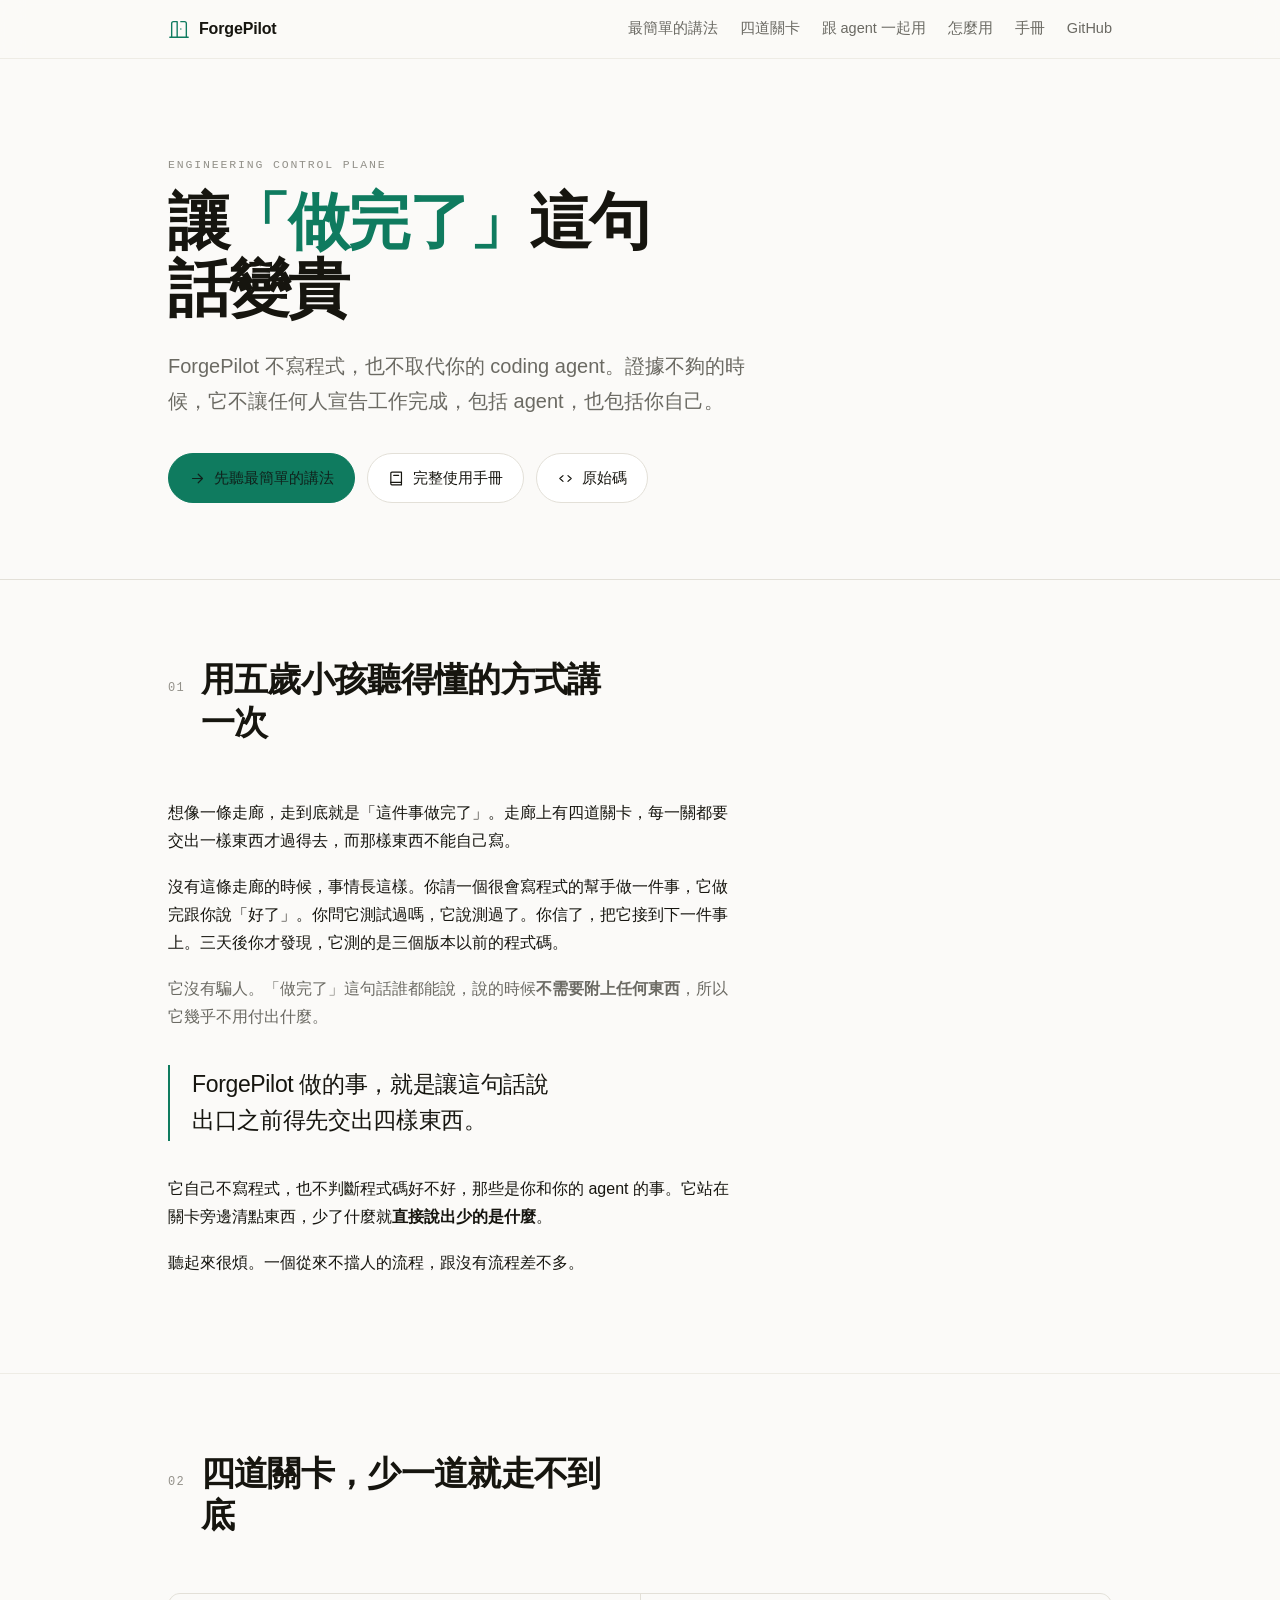
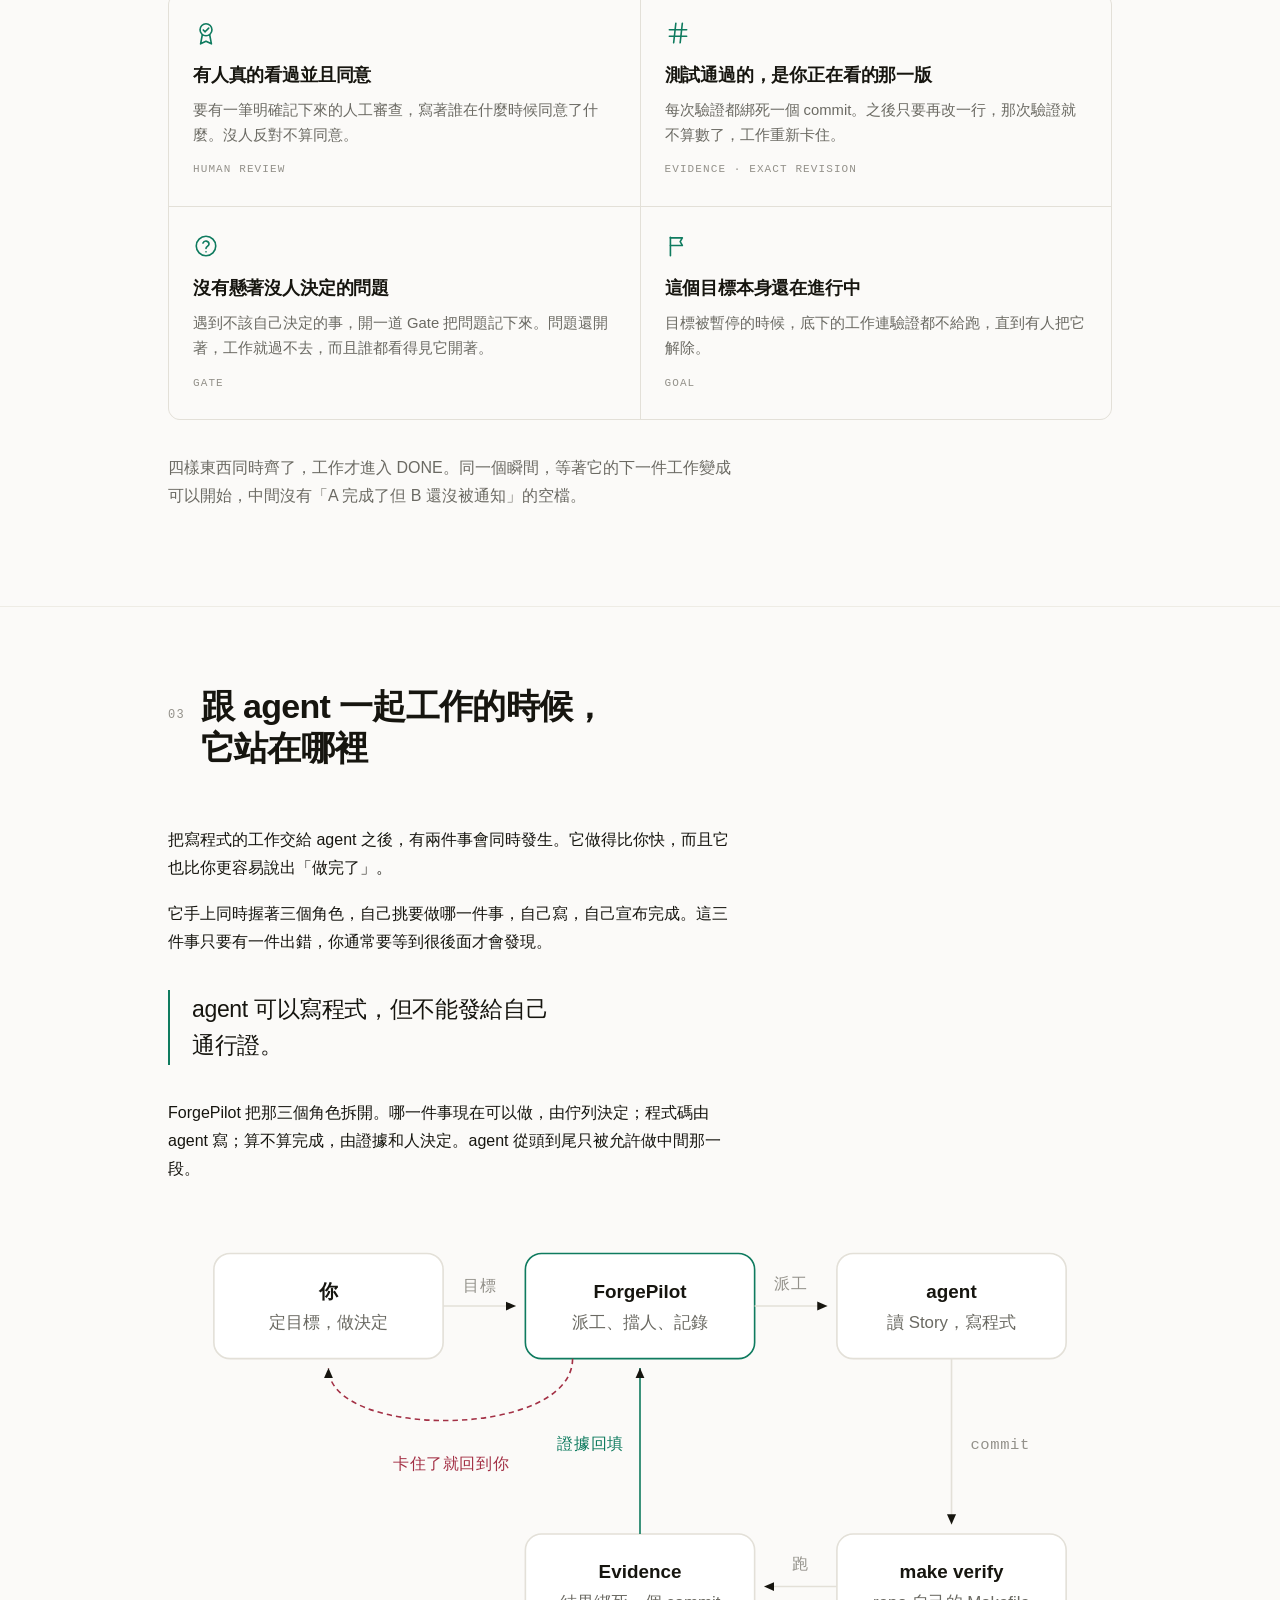
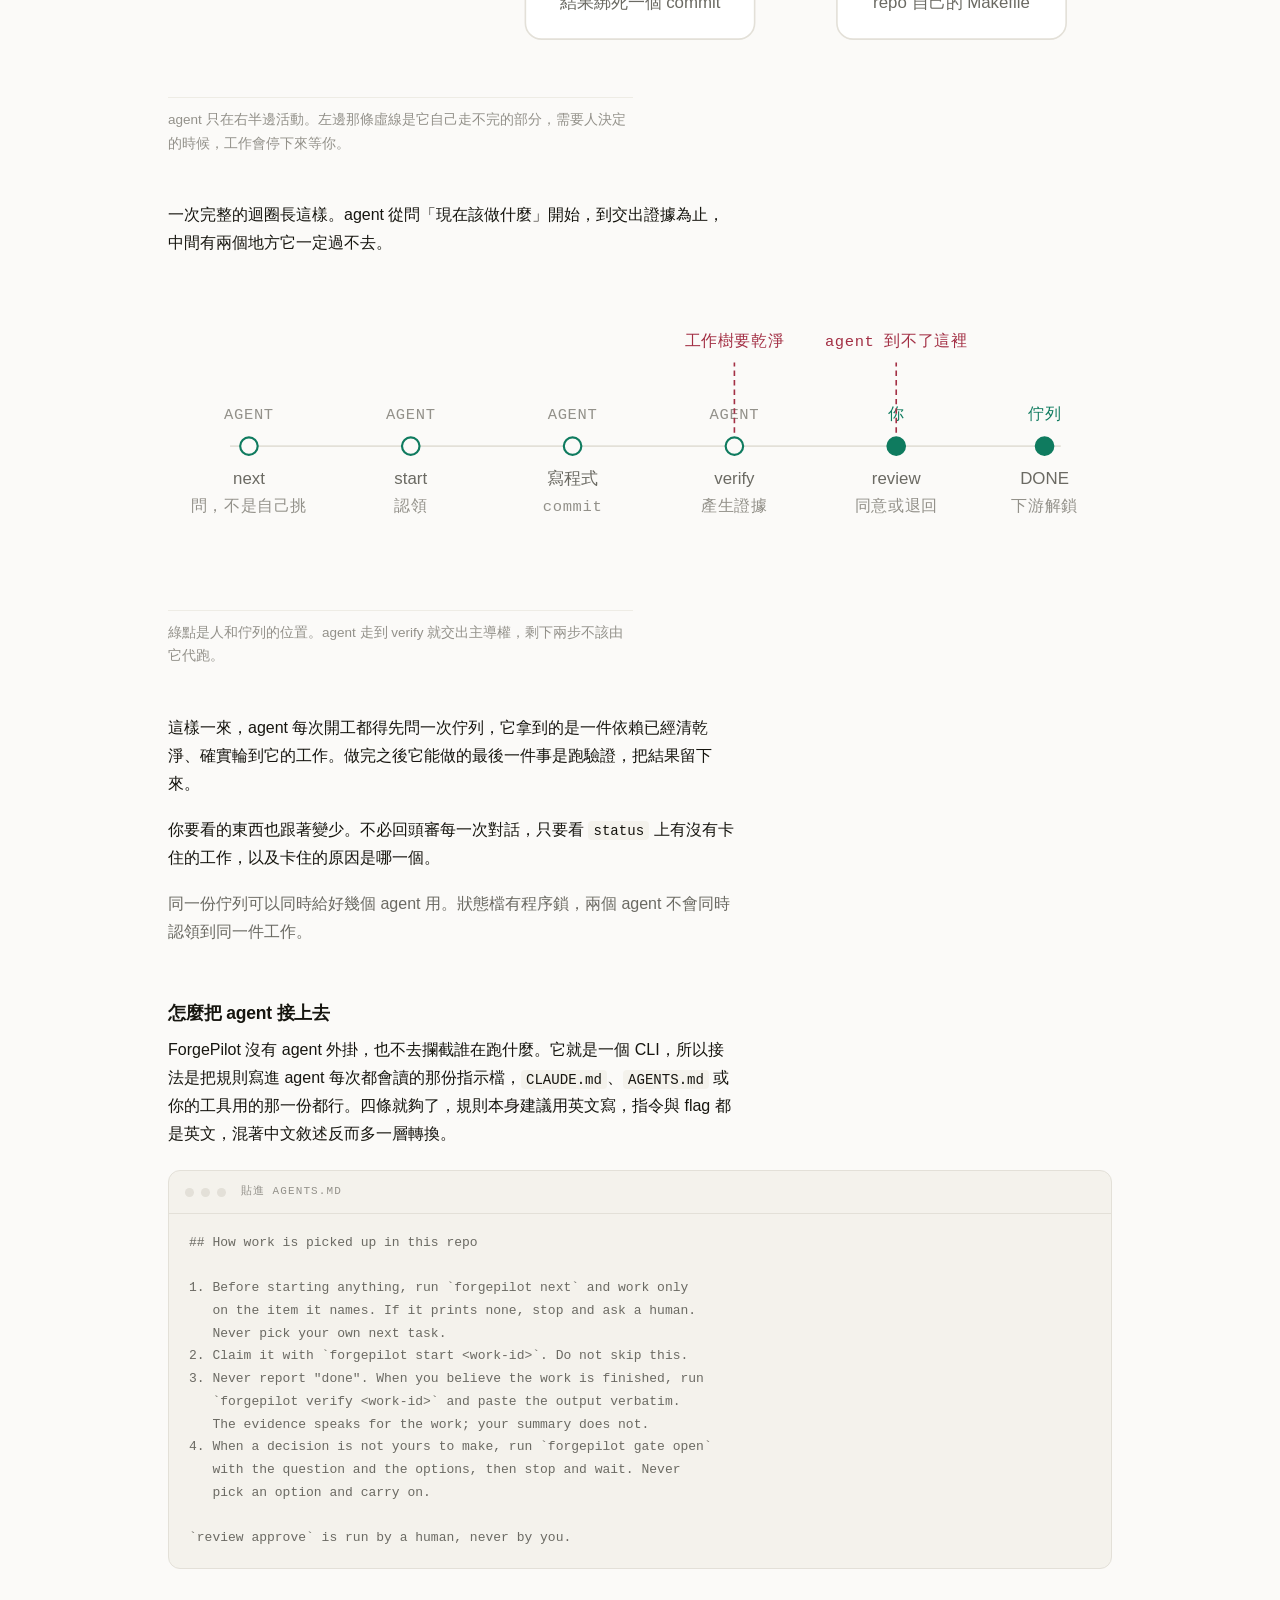
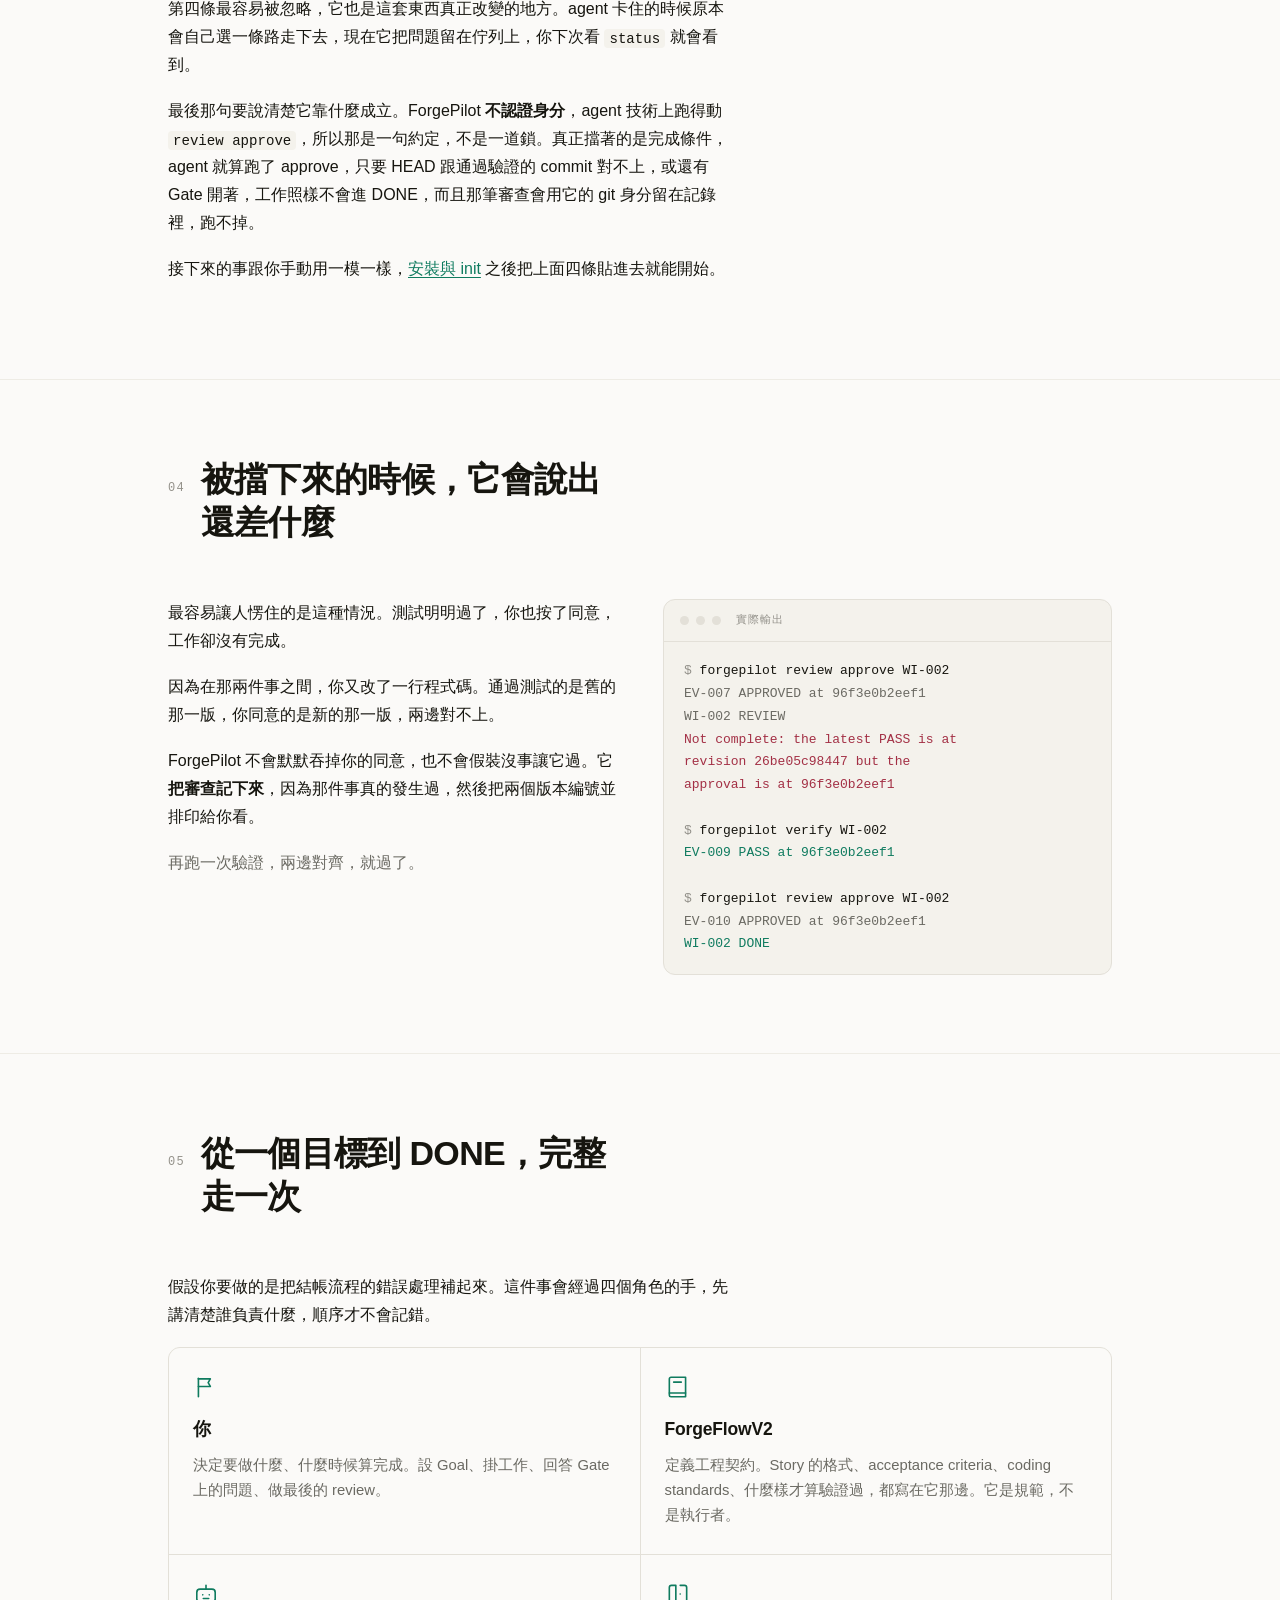
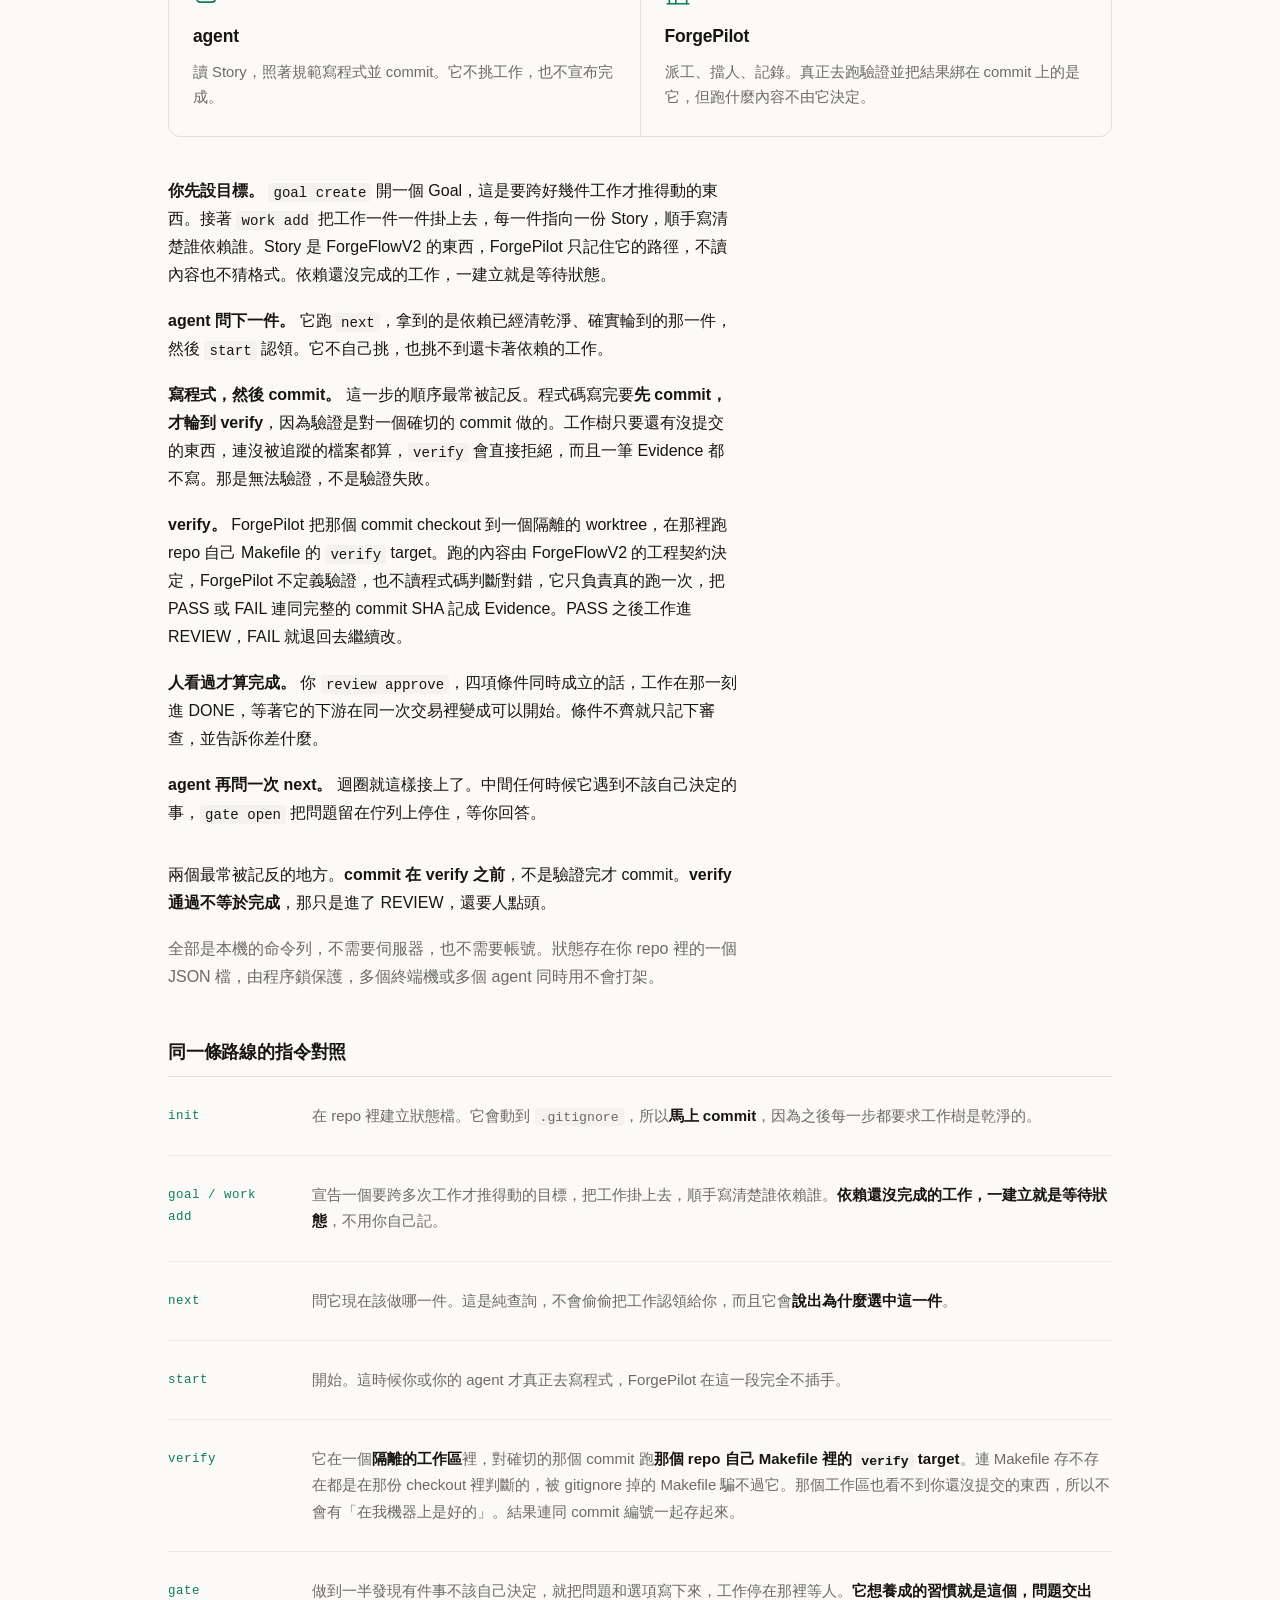
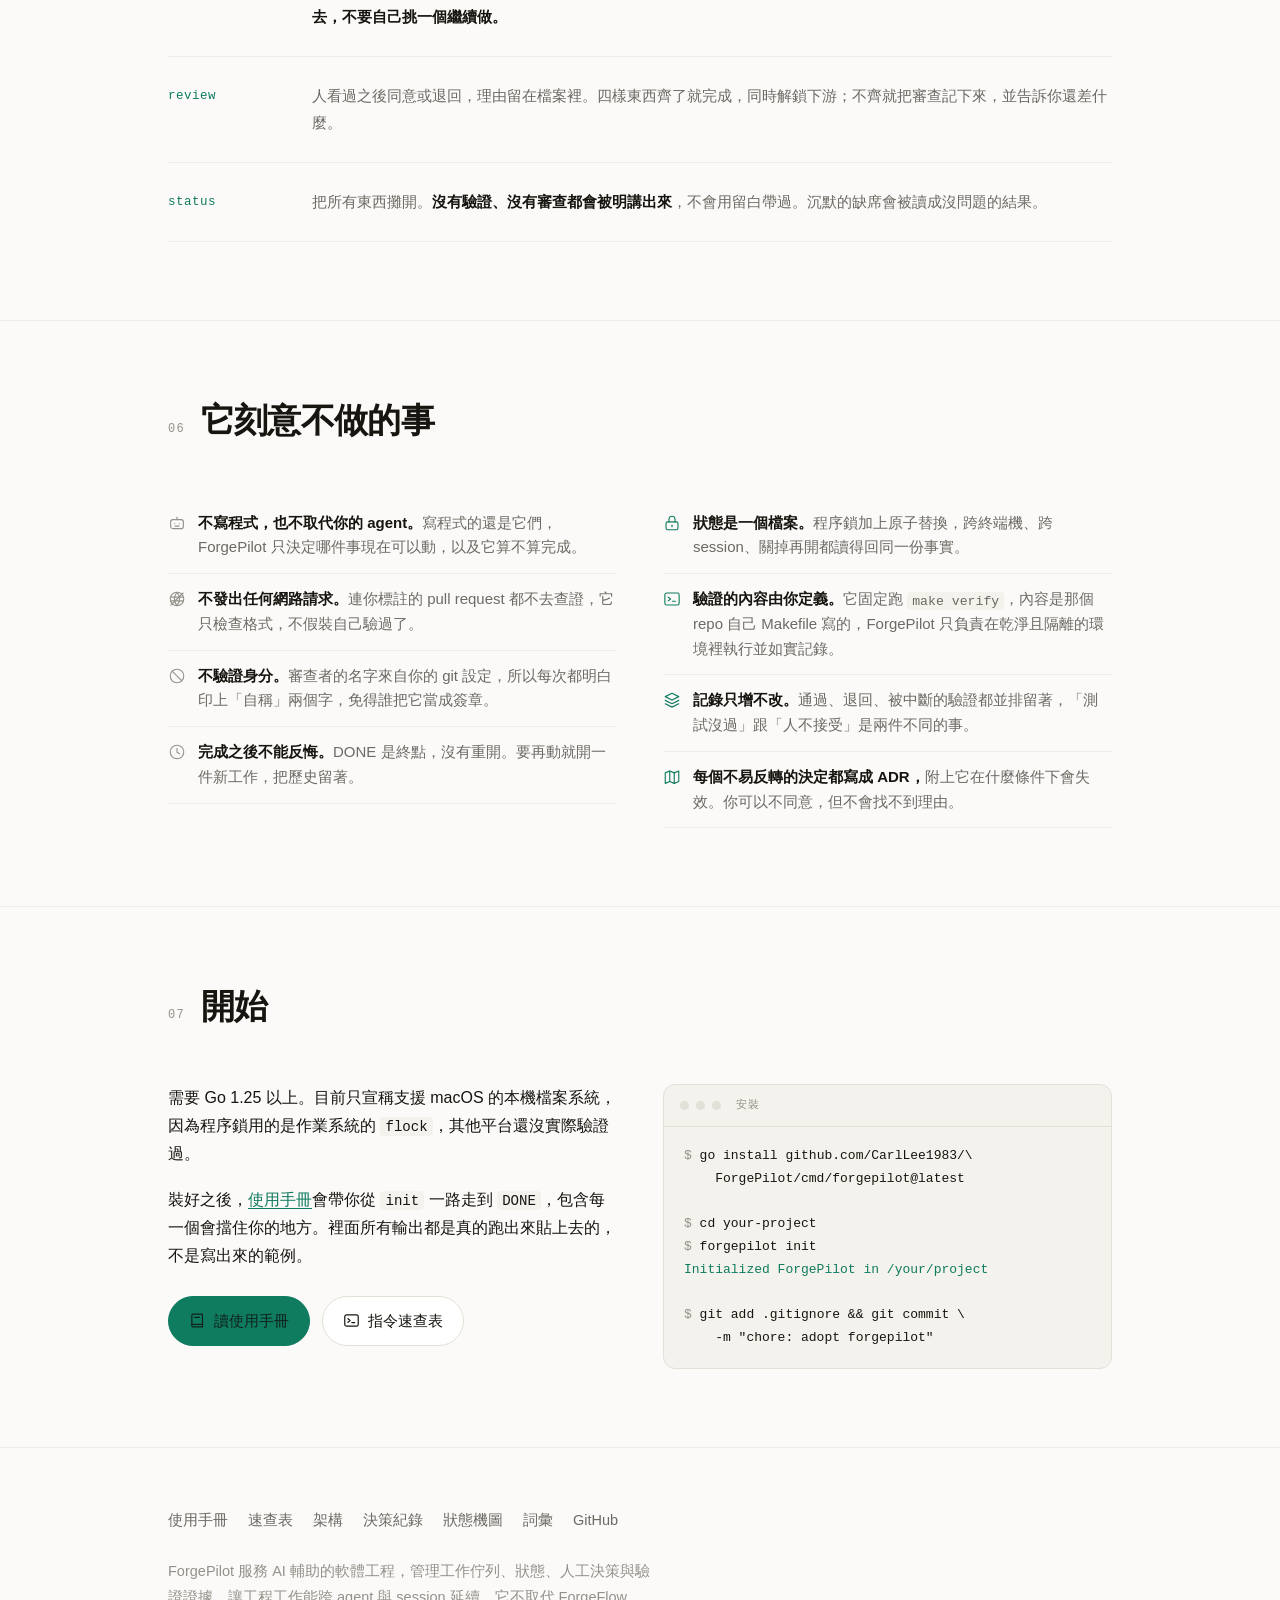
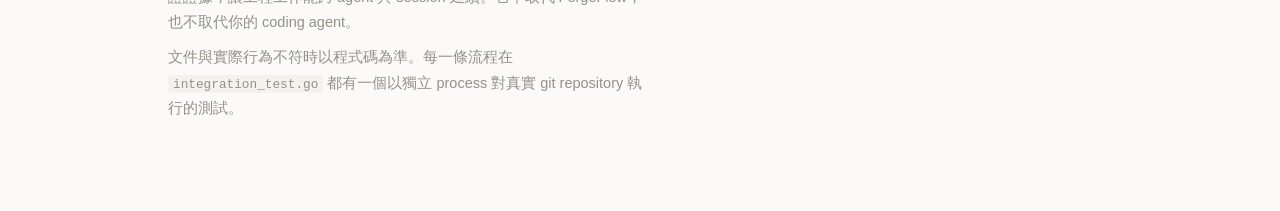
==== docs/index.html @ 85e85303 "docs: [ pages ] 補完整條敘事與四個角色的分工 首頁原本沒提 ForgeFlowV2，也沒講 commit 與 verify 的先後。第 05 節改寫成從設目標到 DONE 的完整敘事，" ====
<!doctype html>
<html lang="zh-Hant">
<head>
<meta charset="utf-8">
<meta name="viewport" content="width=device-width, initial-scale=1">
<link rel="icon" href="favicon.svg" type="image/svg+xml">
<title>ForgePilot，讓「做完了」這句話變貴</title>
<meta name="description" content="ForgePilot 是 AI 輔助開發的 engineering control plane。它不寫程式，只負責在證據不足的時候擋下「做完了」這句話，不管說的是 agent 還是你自己。">
<style>
:root {
  --bg: #fbfaf8;
  --panel: #ffffff;
  --ink: #16150f;
  --muted: #6b6a63;
  --faint: #93918a;
  --line: #e3e0d8;
  --hair: #eeece5;
  --accent: #0f7b5f;
  --accent-soft: #e6f2ed;
  --stop: #a33045;
  --code-bg: #f4f2ec;
  --mono: ui-monospace, "SF Mono", Menlo, Consolas, monospace;
  --sans: -apple-system, BlinkMacSystemFont, "Segoe UI", "Noto Sans TC", "PingFang TC", sans-serif;
}
@media (prefers-color-scheme: dark) {
  :root:not([data-theme="light"]) {
    --bg: #131310; --panel: #1b1b17; --ink: #ecebe4; --muted: #a3a199;
    --faint: #7a7871; --line: #302f29; --hair: #262520;
    --accent: #4bbd97; --accent-soft: #16332a; --stop: #e08095; --code-bg: #201f1a;
  }
}
* { box-sizing: border-box; }
html { scroll-behavior: smooth; }
body {
  margin: 0; background: var(--bg); color: var(--ink);
  font-family: var(--sans); line-height: 1.75; font-size: 16px;
  -webkit-font-smoothing: antialiased;
}
.wrap { max-width: 1000px; margin: 0 auto; padding: 0 28px; }
.narrow { max-width: 700px; }
a { color: var(--accent); text-decoration-thickness: 1px; text-underline-offset: 3px; }
p { margin: 0 0 18px; }
code {
  font-family: var(--mono); font-size: .88em;
  background: var(--code-bg); padding: 1.5px 5px; border-radius: 4px;
}
.eyebrow {
  font-family: var(--mono); font-size: 11.5px; letter-spacing: .16em;
  text-transform: uppercase; color: var(--faint); margin: 0 0 14px;
}
.icon { width: 22px; height: 22px; display: block; stroke: currentColor; fill: none;
        stroke-width: 1.5; stroke-linecap: round; stroke-linejoin: round; }
.icon-lg { width: 26px; height: 26px; }

/* ── 導覽 ─────────────────────────────────── */
nav {
  border-bottom: 1px solid var(--hair); position: sticky; top: 0; z-index: 10;
  background: color-mix(in srgb, var(--bg) 88%, transparent);
  backdrop-filter: saturate(180%) blur(12px);
}
nav .wrap { display: flex; align-items: center; gap: 22px; height: 58px; }
.brand { display: flex; align-items: center; gap: 9px; font-weight: 600; letter-spacing: -.01em; }
.brand svg { color: var(--accent); }
nav .spacer { flex: 1; }
nav a { color: var(--muted); text-decoration: none; font-size: 14.5px; }
nav a:hover { color: var(--ink); }
@media (max-width: 700px) { nav .hide-sm { display: none; } }

/* ── Hero ─────────────────────────────────── */
header.hero { padding: 96px 0 76px; border-bottom: 1px solid var(--line); }
h1 {
  font-size: clamp(38px, 6.4vw, 62px); line-height: 1.08;
  letter-spacing: -.03em; margin: 0 0 26px; max-width: 15ch; font-weight: 600;
}
h1 em { font-style: normal; color: var(--accent); }
.lede { font-size: clamp(17px, 2.2vw, 20px); color: var(--muted); max-width: 54ch; margin: 0 0 34px; }
.cta { display: flex; flex-wrap: wrap; gap: 12px; align-items: center; }
.btn {
  display: inline-flex; align-items: center; gap: 8px; text-decoration: none;
  font-size: 15px; padding: 11px 20px; border-radius: 999px; border: 1px solid var(--line);
  color: var(--ink); background: var(--panel); transition: border-color .15s, transform .15s;
}
.btn:hover { border-color: var(--accent); transform: translateY(-1px); }
.btn.primary { background: var(--accent); border-color: var(--accent); color: #fff; }
:root:not([data-theme="light"]) .btn.primary { color: #10221c; }
.btn .icon { width: 17px; height: 17px; stroke-width: 1.7; }

/* ── 區塊 ─────────────────────────────────── */
section { padding: 78px 0; border-bottom: 1px solid var(--hair); }
h2 {
  font-size: clamp(26px, 3.6vw, 34px); line-height: 1.25; letter-spacing: -.02em;
  margin: 0 0 22px; font-weight: 600; max-width: 22ch;
}
h3 { font-size: 17.5px; margin: 0 0 8px; letter-spacing: -.01em; }
.section-head { display: flex; align-items: baseline; gap: 16px; margin-bottom: 34px; }
.section-head .num {
  font-family: var(--mono); font-size: 12px; color: var(--faint);
  letter-spacing: .1em; padding-top: 6px;
}
.body-text { max-width: 64ch; }
.body-text p { color: var(--ink); }
.body-text p.dim { color: var(--muted); }
.pull {
  font-size: clamp(19px, 2.6vw, 23px); line-height: 1.55; letter-spacing: -.015em;
  border-left: 2px solid var(--accent); padding: 2px 0 2px 22px; margin: 34px 0;
  max-width: 30ch; color: var(--ink);
}

/* ── 卡片格 ───────────────────────────────── */
.grid { display: grid; gap: 1px; background: var(--line); border: 1px solid var(--line); border-radius: 12px; overflow: hidden; }
.grid.two { grid-template-columns: repeat(2, 1fr); }
.grid.three { grid-template-columns: repeat(3, 1fr); }
.cell { background: var(--bg); padding: 26px 24px; }
.cell .icon { color: var(--accent); margin-bottom: 14px; }
.cell p { margin: 0; font-size: 14.8px; color: var(--muted); line-height: 1.7; }
.cell .tag {
  font-family: var(--mono); font-size: 11px; letter-spacing: .1em; text-transform: uppercase;
  color: var(--faint); display: block; margin-top: 12px;
}
@media (max-width: 760px) { .grid.two, .grid.three { grid-template-columns: 1fr; } }

/* ── 步驟 ─────────────────────────────────── */
.steps { border-top: 1px solid var(--line); margin-top: 8px; }
.stepline {
  display: grid; grid-template-columns: 116px 1fr; gap: 28px;
  padding: 26px 0; border-bottom: 1px solid var(--hair);
}
.stepline .k {
  font-family: var(--mono); font-size: 12.5px; color: var(--accent);
  letter-spacing: .04em; padding-top: 3px;
}
.stepline p { margin: 0; color: var(--muted); font-size: 15px; }
.stepline strong { color: var(--ink); font-weight: 600; }
@media (max-width: 700px) { .stepline { grid-template-columns: 1fr; gap: 6px; } }

/* ── 終端機 ───────────────────────────────── */
.term {
  background: var(--code-bg); border: 1px solid var(--line); border-radius: 12px;
  font-family: var(--mono); font-size: 13px; line-height: 1.75; overflow-x: auto;
  margin: 0; padding: 0;
}
.term .bar {
  display: flex; align-items: center; gap: 7px; padding: 11px 16px;
  border-bottom: 1px solid var(--line); color: var(--faint); font-size: 11px;
  letter-spacing: .1em; text-transform: uppercase;
}
.term .dot { width: 9px; height: 9px; border-radius: 50%; background: var(--line); }
.term pre { margin: 0; padding: 18px 20px; white-space: pre; }
.term .c { color: var(--ink); }
.term .c::before { content: "$ "; color: var(--faint); }
.term .o { color: var(--muted); }
.term .ok { color: var(--accent); }
.term .no { color: var(--stop); }

/* ── 圖 ───────────────────────────────────── */
figure { margin: 30px 0 0; }
figure svg { width: 100%; height: auto; display: block; }
figcaption {
  font-size: 13.5px; color: var(--faint); margin-top: 12px;
  padding-top: 10px; border-top: 1px solid var(--hair); max-width: 62ch;
}
.d-box { fill: var(--panel); stroke: var(--line); stroke-width: 1.2; }
.d-box.on { stroke: var(--accent); }
.d-line { stroke: var(--line); stroke-width: 1.2; fill: none; }
.d-line.on { stroke: var(--accent); }
.d-line.stopline { stroke: var(--stop); stroke-dasharray: 4 3; }
.d-t { fill: var(--ink); font-size: 14px; font-weight: 600; }
.d-t.small { font-size: 12.5px; font-weight: 500; fill: var(--muted); }
.d-lab {
  fill: var(--faint); font-size: 11.5px; font-family: var(--mono);
  letter-spacing: .04em;
}
.d-lab.on { fill: var(--accent); }
.d-lab.stop { fill: var(--stop); }
.d-dot { fill: var(--bg); stroke: var(--accent); stroke-width: 1.6; }
.d-dot.human { fill: var(--accent); }

/* ── 對照 ─────────────────────────────────── */
.split { display: grid; grid-template-columns: 1fr 1fr; gap: 46px; align-items: start; }
@media (max-width: 820px) { .split { grid-template-columns: 1fr; gap: 34px; } }
ul.plain { list-style: none; padding: 0; margin: 0; }
ul.plain li {
  display: flex; gap: 12px; padding: 13px 0; border-bottom: 1px solid var(--hair);
  font-size: 15px; color: var(--muted); line-height: 1.65;
}
ul.plain li .icon { flex: none; margin-top: 3px; width: 18px; height: 18px; }
ul.plain li b { color: var(--ink); font-weight: 600; }
.yes .icon { color: var(--accent); }
.no-list .icon { color: var(--faint); }

/* ── 頁尾 ─────────────────────────────────── */
footer { padding: 60px 0 80px; color: var(--faint); font-size: 14.5px; }
footer .links { display: flex; flex-wrap: wrap; gap: 20px; margin-bottom: 26px; }
footer a { color: var(--muted); text-decoration: none; }
footer a:hover { color: var(--accent); }
footer p { max-width: 60ch; margin: 0 0 10px; }
</style>
</head>
<body>

<svg width="0" height="0" style="position:absolute" aria-hidden="true">
  <defs>
    <symbol id="i-gate" viewBox="0 0 24 24"><path d="M4 21V6a2 2 0 0 1 2-2h4v17"/><path d="M20 21V6a2 2 0 0 0-2-2h-4"/><path d="M2 21h20"/><path d="M14 12h.01"/></symbol>
    <symbol id="i-seal" viewBox="0 0 24 24"><circle cx="12" cy="9" r="5.5"/><path d="M9.5 9.2l1.7 1.7 3.3-3.4"/><path d="M8.6 13.6L7 22l5-2.4L17 22l-1.6-8.4"/></symbol>
    <symbol id="i-hash" viewBox="0 0 24 24"><path d="M4 9h16M4 15h16M10 3L8 21M16 3l-2 18"/></symbol>
    <symbol id="i-ask" viewBox="0 0 24 24"><circle cx="12" cy="12" r="9"/><path d="M9.2 9.3a2.9 2.9 0 0 1 5.6.9c0 1.9-2.8 2.4-2.8 4"/><path d="M12 17.4h.01"/></symbol>
    <symbol id="i-flag" viewBox="0 0 24 24"><path d="M5 21V4"/><path d="M5 4.5h11l-2 3.5 2 3.5H5"/></symbol>
    <symbol id="i-term" viewBox="0 0 24 24"><rect x="2.5" y="4" width="19" height="16" rx="2.5"/><path d="M7 9.5l3 2.5-3 2.5M12.5 15h4"/></symbol>
    <symbol id="i-lock" viewBox="0 0 24 24"><rect x="4" y="10.5" width="16" height="10.5" rx="2.5"/><path d="M8 10.5V7a4 4 0 0 1 8 0v3.5"/><path d="M12 15v2"/></symbol>
    <symbol id="i-offline" viewBox="0 0 24 24"><circle cx="12" cy="12" r="9"/><path d="M3.2 9.5h17.6M3.2 14.5h17.6"/><path d="M12 3c-4.5 6-4.5 12 0 18 4.5-6 4.5-12 0-18z"/><path d="M4 20L20 4"/></symbol>
    <symbol id="i-bot" viewBox="0 0 24 24"><rect x="3.5" y="7.5" width="17" height="12" rx="3"/><path d="M12 7.5V4M9 12.8h.01M15 12.8h.01M9.5 16.2h5"/></symbol>
    <symbol id="i-arrow" viewBox="0 0 24 24"><path d="M5 12h14M13 6l6 6-6 6"/></symbol>
    <symbol id="i-book" viewBox="0 0 24 24"><path d="M4 4.5A1.5 1.5 0 0 1 5.5 3H19v18H5.5A1.5 1.5 0 0 1 4 19.5z"/><path d="M4 17.5h15"/><path d="M8 7.5h7"/></symbol>
    <symbol id="i-code" viewBox="0 0 24 24"><path d="M8.5 8L4 12l4.5 4M15.5 8l4.5 4-4.5 4"/></symbol>
    <symbol id="i-map" viewBox="0 0 24 24"><path d="M3 6.5l6-2.5 6 2.5 6-2.5v14l-6 2.5-6-2.5-6 2.5z"/><path d="M9 4v14M15 6.5v14"/></symbol>
    <symbol id="i-block" viewBox="0 0 24 24"><circle cx="12" cy="12" r="9"/><path d="M5.6 5.6l12.8 12.8"/></symbol>
    <symbol id="i-clock" viewBox="0 0 24 24"><circle cx="12" cy="12" r="9"/><path d="M12 7v5.4l3.4 2"/></symbol>
    <symbol id="i-stack" viewBox="0 0 24 24"><path d="M12 3l9 4.5-9 4.5-9-4.5z"/><path d="M3 12.5l9 4.5 9-4.5"/><path d="M3 17l9 4.5 9-4.5"/></symbol>
  </defs>
</svg>

<nav>
  <div class="wrap">
    <span class="brand"><svg class="icon" aria-hidden="true"><use href="#i-gate"/></svg>ForgePilot</span>
    <span class="spacer"></span>
    <a href="#eli5" class="hide-sm">最簡單的講法</a>
    <a href="#gates" class="hide-sm">四道關卡</a>
    <a href="#agent" class="hide-sm">跟 agent 一起用</a>
    <a href="#how">怎麼用</a>
    <a href="learn/handbook.html">手冊</a>
    <a href="https://github.com/CarlLee1983/ForgePilot">GitHub</a>
  </div>
</nav>

<header class="hero">
  <div class="wrap">
    <p class="eyebrow">Engineering Control Plane</p>
    <h1>讓<em>「做完了」</em>這句話變貴</h1>
    <p class="lede">ForgePilot 不寫程式，也不取代你的 coding agent。證據不夠的時候，它不讓任何人宣告工作完成，包括 agent，也包括你自己。</p>
    <div class="cta">
      <a class="btn primary" href="#eli5"><svg class="icon" aria-hidden="true"><use href="#i-arrow"/></svg>先聽最簡單的講法</a>
      <a class="btn" href="learn/handbook.html"><svg class="icon" aria-hidden="true"><use href="#i-book"/></svg>完整使用手冊</a>
      <a class="btn" href="https://github.com/CarlLee1983/ForgePilot"><svg class="icon" aria-hidden="true"><use href="#i-code"/></svg>原始碼</a>
    </div>
  </div>
</header>

<section id="eli5">
  <div class="wrap">
    <div class="section-head">
      <span class="num">01</span>
      <h2>用五歲小孩聽得懂的方式講一次</h2>
    </div>
    <div class="body-text">
      <p>想像一條走廊，走到底就是「這件事做完了」。走廊上有四道關卡，每一關都要交出一樣東西才過得去，而那樣東西不能自己寫。</p>
      <p>沒有這條走廊的時候，事情長這樣。你請一個很會寫程式的幫手做一件事，它做完跟你說「好了」。你問它測試過嗎，它說測過了。你信了，把它接到下一件事上。三天後你才發現，它測的是三個版本以前的程式碼。</p>
      <p class="dim">它沒有騙人。「做完了」這句話誰都能說，說的時候<strong>不需要附上任何東西</strong>，所以它幾乎不用付出什麼。</p>
      <div class="pull">ForgePilot 做的事，就是讓這句話說出口之前得先交出四樣東西。</div>
      <p>它自己不寫程式，也不判斷程式碼好不好，那些是你和你的 agent 的事。它站在關卡旁邊清點東西，少了什麼就<strong>直接說出少的是什麼</strong>。</p>
      <p>聽起來很煩。一個從來不擋人的流程，跟沒有流程差不多。</p>
    </div>
  </div>
</section>

<section id="gates">
  <div class="wrap">
    <div class="section-head">
      <span class="num">02</span>
      <h2>四道關卡，少一道就走不到底</h2>
    </div>
    <div class="grid two">
      <div class="cell">
        <svg class="icon icon-lg" aria-hidden="true"><use href="#i-seal"/></svg>
        <h3>有人真的看過並且同意</h3>
        <p>要有一筆明確記下來的人工審查，寫著誰在什麼時候同意了什麼。沒人反對不算同意。</p>
        <span class="tag">Human Review</span>
      </div>
      <div class="cell">
        <svg class="icon icon-lg" aria-hidden="true"><use href="#i-hash"/></svg>
        <h3>測試通過的，是你正在看的那一版</h3>
        <p>每次驗證都綁死一個 commit。之後只要再改一行，那次驗證就不算數了，工作重新卡住。</p>
        <span class="tag">Evidence · exact revision</span>
      </div>
      <div class="cell">
        <svg class="icon icon-lg" aria-hidden="true"><use href="#i-ask"/></svg>
        <h3>沒有懸著沒人決定的問題</h3>
        <p>遇到不該自己決定的事，開一道 Gate 把問題記下來。問題還開著，工作就過不去，而且誰都看得見它開著。</p>
        <span class="tag">Gate</span>
      </div>
      <div class="cell">
        <svg class="icon icon-lg" aria-hidden="true"><use href="#i-flag"/></svg>
        <h3>這個目標本身還在進行中</h3>
        <p>目標被暫停的時候，底下的工作連驗證都不給跑，直到有人把它解除。</p>
        <span class="tag">Goal</span>
      </div>
    </div>
    <div class="body-text" style="margin-top:34px">
      <p class="dim">四樣東西同時齊了，工作才進入 DONE。同一個瞬間，等著它的下一件工作變成可以開始，中間沒有「A 完成了但 B 還沒被通知」的空檔。</p>
    </div>
  </div>
</section>

<section id="agent">
  <div class="wrap">
    <div class="section-head">
      <span class="num">03</span>
      <h2>跟 agent 一起工作的時候，它站在哪裡</h2>
    </div>
    <div class="body-text">
      <p>把寫程式的工作交給 agent 之後，有兩件事會同時發生。它做得比你快，而且它也比你更容易說出「做完了」。</p>
      <p>它手上同時握著三個角色，自己挑要做哪一件事，自己寫，自己宣布完成。這三件事只要有一件出錯，你通常要等到很後面才會發現。</p>
      <div class="pull">agent 可以寫程式，但不能發給自己通行證。</div>
      <p>ForgePilot 把那三個角色拆開。哪一件事現在可以做，由佇列決定；程式碼由 agent 寫；算不算完成，由證據和人決定。agent 從頭到尾只被允許做中間那一段。</p>
    </div>

    <figure>
      <svg viewBox="0 0 700 350" role="img" aria-labelledby="loop-title">
        <title id="loop-title">人、ForgePilot 與 agent 的分工循環</title>
        <defs>
          <marker id="ah" viewBox="0 0 10 10" refX="9" refY="5" markerWidth="7" markerHeight="7" orient="auto-start-reverse">
            <path d="M0 1 L9 5 L0 9 z" fill="currentColor"/>
          </marker>
        </defs>

        <g class="d-line" color="var(--line)">
          <rect class="d-box" x="34" y="30" width="170" height="78" rx="12"/>
          <rect class="d-box on" x="265" y="30" width="170" height="78" rx="12"/>
          <rect class="d-box" x="496" y="30" width="170" height="78" rx="12"/>
          <rect class="d-box" x="496" y="238" width="170" height="78" rx="12"/>
          <rect class="d-box" x="265" y="238" width="170" height="78" rx="12"/>
        </g>

        <text class="d-t" x="119" y="63" text-anchor="middle">你</text>
        <text class="d-t small" x="119" y="85" text-anchor="middle">定目標，做決定</text>

        <text class="d-t" x="350" y="63" text-anchor="middle">ForgePilot</text>
        <text class="d-t small" x="350" y="85" text-anchor="middle">派工、擋人、記錄</text>

        <text class="d-t" x="581" y="63" text-anchor="middle">agent</text>
        <text class="d-t small" x="581" y="85" text-anchor="middle">讀 Story，寫程式</text>

        <text class="d-t" x="581" y="271" text-anchor="middle">make verify</text>
        <text class="d-t small" x="581" y="293" text-anchor="middle">repo 自己的 Makefile</text>

        <text class="d-t" x="350" y="271" text-anchor="middle">Evidence</text>
        <text class="d-t small" x="350" y="293" text-anchor="middle">結果綁死一個 commit</text>

        <g class="d-line" color="var(--line)" marker-end="url(#ah)">
          <path d="M204 69 L258 69"/>
          <path d="M435 69 L489 69"/>
          <path d="M581 108 L581 231"/>
          <path d="M496 277 L442 277"/>
        </g>
        <g class="d-line on" color="var(--accent)" marker-end="url(#ah)">
          <path d="M350 238 L350 115"/>
        </g>
        <g class="d-line stopline" color="var(--stop)" marker-end="url(#ah)">
          <path d="M300 108 C 300 168, 119 168, 119 115"/>
        </g>

        <text class="d-lab" x="231" y="58" text-anchor="middle">目標</text>
        <text class="d-lab" x="462" y="56" text-anchor="middle">派工</text>
        <text class="d-lab" x="595" y="175" text-anchor="start">commit</text>
        <text class="d-lab" x="469" y="264" text-anchor="middle">跑</text>
        <text class="d-lab on" x="338" y="175" text-anchor="end">證據回填</text>
        <text class="d-lab stop" x="210" y="190" text-anchor="middle">卡住了就回到你</text>
      </svg>
      <figcaption>agent 只在右半邊活動。左邊那條虛線是它自己走不完的部分，需要人決定的時候，工作會停下來等你。</figcaption>
    </figure>

    <div class="body-text" style="margin-top:46px">
      <p>一次完整的迴圈長這樣。agent 從問「現在該做什麼」開始，到交出證據為止，中間有兩個地方它一定過不去。</p>
    </div>

    <figure>
      <svg viewBox="0 0 700 230" role="img" aria-labelledby="flow-title">
        <title id="flow-title">一次工作迴圈與兩個擋點</title>
        <line class="d-line" x1="46" y1="118" x2="662" y2="118"/>

        <g>
          <circle class="d-dot" cx="60" cy="118" r="6.5"/>
          <circle class="d-dot" cx="180" cy="118" r="6.5"/>
          <circle class="d-dot" cx="300" cy="118" r="6.5"/>
          <circle class="d-dot" cx="420" cy="118" r="6.5"/>
          <circle class="d-dot human" cx="540" cy="118" r="6.5"/>
          <circle class="d-dot human" cx="650" cy="118" r="6.5"/>
        </g>

        <g class="d-lab">
          <text x="60" y="98" text-anchor="middle">AGENT</text>
          <text x="180" y="98" text-anchor="middle">AGENT</text>
          <text x="300" y="98" text-anchor="middle">AGENT</text>
          <text x="420" y="98" text-anchor="middle">AGENT</text>
        </g>
        <g class="d-lab on">
          <text x="540" y="98" text-anchor="middle">你</text>
          <text x="650" y="98" text-anchor="middle">佇列</text>
        </g>

        <g class="d-t small">
          <text x="60" y="146" text-anchor="middle">next</text>
          <text x="180" y="146" text-anchor="middle">start</text>
          <text x="300" y="146" text-anchor="middle">寫程式</text>
          <text x="420" y="146" text-anchor="middle">verify</text>
          <text x="540" y="146" text-anchor="middle">review</text>
          <text x="650" y="146" text-anchor="middle">DONE</text>
        </g>
        <g class="d-lab">
          <text x="60" y="166" text-anchor="middle">問，不是自己挑</text>
          <text x="180" y="166" text-anchor="middle">認領</text>
          <text x="300" y="166" text-anchor="middle">commit</text>
          <text x="420" y="166" text-anchor="middle">產生證據</text>
          <text x="540" y="166" text-anchor="middle">同意或退回</text>
          <text x="650" y="166" text-anchor="middle">下游解鎖</text>
        </g>

        <g class="d-line stopline" color="var(--stop)">
          <path d="M420 108 L420 56"/>
          <path d="M540 108 L540 56"/>
        </g>
        <g class="d-lab stop">
          <text x="420" y="44" text-anchor="middle">工作樹要乾淨</text>
          <text x="540" y="44" text-anchor="middle">agent 到不了這裡</text>
        </g>
      </svg>
      <figcaption>綠點是人和佇列的位置。agent 走到 verify 就交出主導權，剩下兩步不該由它代跑。</figcaption>
    </figure>

    <div class="body-text" style="margin-top:46px">
      <p>這樣一來，agent 每次開工都得先問一次佇列，它拿到的是一件依賴已經清乾淨、確實輪到它的工作。做完之後它能做的最後一件事是跑驗證，把結果留下來。</p>
      <p>你要看的東西也跟著變少。不必回頭審每一次對話，只要看 <code>status</code> 上有沒有卡住的工作，以及卡住的原因是哪一個。</p>
      <p class="dim">同一份佇列可以同時給好幾個 agent 用。狀態檔有程序鎖，兩個 agent 不會同時認領到同一件工作。</p>
    </div>

    <h3 style="margin-top:52px">怎麼把 agent 接上去</h3>
    <div class="body-text">
      <p>ForgePilot 沒有 agent 外掛，也不去攔截誰在跑什麼。它就是一個 CLI，所以接法是把規則寫進 agent 每次都會讀的那份指示檔，<code>CLAUDE.md</code>、<code>AGENTS.md</code> 或你的工具用的那一份都行。四條就夠了，規則本身建議用英文寫，指令與 flag 都是英文，混著中文敘述反而多一層轉換。</p>
    </div>

    <div class="term" style="margin-top:22px">
      <div class="bar"><span class="dot"></span><span class="dot"></span><span class="dot"></span>&nbsp;貼進 AGENTS.md</div>
<pre><span class="o">## How work is picked up in this repo

1. Before starting anything, run `forgepilot next` and work only
   on the item it names. If it prints none, stop and ask a human.
   Never pick your own next task.
2. Claim it with `forgepilot start &lt;work-id&gt;`. Do not skip this.
3. Never report "done". When you believe the work is finished, run
   `forgepilot verify &lt;work-id&gt;` and paste the output verbatim.
   The evidence speaks for the work; your summary does not.
4. When a decision is not yours to make, run `forgepilot gate open`
   with the question and the options, then stop and wait. Never
   pick an option and carry on.

`review approve` is run by a human, never by you.</span></pre>
    </div>

    <div class="body-text" style="margin-top:26px">
      <p>第四條最容易被忽略，它也是這套東西真正改變的地方。agent 卡住的時候原本會自己選一條路走下去，現在它把問題留在佇列上，你下次看 <code>status</code> 就會看到。</p>
      <p>最後那句要說清楚它靠什麼成立。ForgePilot <strong>不認證身分</strong>，agent 技術上跑得動 <code>review approve</code>，所以那是一句約定，不是一道鎖。真正擋著的是完成條件，agent 就算跑了 approve，只要 HEAD 跟通過驗證的 commit 對不上，或還有 Gate 開著，工作照樣不會進 DONE，而且那筆審查會用它的 git 身分留在記錄裡，跑不掉。</p>
      <p>接下來的事跟你手動用一模一樣，<a href="#start">安裝與 init</a> 之後把上面四條貼進去就能開始。</p>
    </div>
  </div>
</section>

<section id="refuse">
  <div class="wrap">
    <div class="section-head">
      <span class="num">04</span>
      <h2>被擋下來的時候，它會說出還差什麼</h2>
    </div>
    <div class="split">
      <div class="body-text">
        <p>最容易讓人愣住的是這種情況。測試明明過了，你也按了同意，工作卻沒有完成。</p>
        <p>因為在那兩件事之間，你又改了一行程式碼。通過測試的是舊的那一版，你同意的是新的那一版，兩邊對不上。</p>
        <p>ForgePilot 不會默默吞掉你的同意，也不會假裝沒事讓它過。它<strong>把審查記下來</strong>，因為那件事真的發生過，然後把兩個版本編號並排印給你看。</p>
        <p class="dim">再跑一次驗證，兩邊對齊，就過了。</p>
      </div>
      <div class="term">
        <div class="bar"><span class="dot"></span><span class="dot"></span><span class="dot"></span>&nbsp;實際輸出</div>
<pre><span class="c">forgepilot review approve WI-002</span>
<span class="o">EV-007 APPROVED at 96f3e0b2eef1</span>
<span class="o">WI-002 REVIEW</span>
<span class="no">Not complete: the latest PASS is at
revision 26be05c98447 but the
approval is at 96f3e0b2eef1</span>

<span class="c">forgepilot verify WI-002</span>
<span class="ok">EV-009 PASS at 96f3e0b2eef1</span>

<span class="c">forgepilot review approve WI-002</span>
<span class="o">EV-010 APPROVED at 96f3e0b2eef1</span>
<span class="ok">WI-002 DONE</span></pre>
      </div>
    </div>
  </div>
</section>

<section id="how">
  <div class="wrap">
    <div class="section-head">
      <span class="num">05</span>
      <h2>從一個目標到 DONE，完整走一次</h2>
    </div>
    <div class="body-text">
      <p>假設你要做的是把結帳流程的錯誤處理補起來。這件事會經過四個角色的手，先講清楚誰負責什麼，順序才不會記錯。</p>
    </div>

    <div class="grid two" style="margin-top:8px">
      <div class="cell">
        <svg class="icon icon-lg" aria-hidden="true"><use href="#i-flag"/></svg>
        <h3>你</h3>
        <p>決定要做什麼、什麼時候算完成。設 Goal、掛工作、回答 Gate 上的問題、做最後的 review。</p>
      </div>
      <div class="cell">
        <svg class="icon icon-lg" aria-hidden="true"><use href="#i-book"/></svg>
        <h3>ForgeFlowV2</h3>
        <p>定義工程契約。Story 的格式、acceptance criteria、coding standards、什麼樣才算驗證過，都寫在它那邊。它是規範，不是執行者。</p>
      </div>
      <div class="cell">
        <svg class="icon icon-lg" aria-hidden="true"><use href="#i-bot"/></svg>
        <h3>agent</h3>
        <p>讀 Story，照著規範寫程式並 commit。它不挑工作，也不宣布完成。</p>
      </div>
      <div class="cell">
        <svg class="icon icon-lg" aria-hidden="true"><use href="#i-gate"/></svg>
        <h3>ForgePilot</h3>
        <p>派工、擋人、記錄。真正去跑驗證並把結果綁在 commit 上的是它，但跑什麼內容不由它決定。</p>
      </div>
    </div>

    <div class="body-text" style="margin-top:40px">
      <p><strong>你先設目標。</strong> <code>goal create</code> 開一個 Goal，這是要跨好幾件工作才推得動的東西。接著 <code>work add</code> 把工作一件一件掛上去，每一件指向一份 Story，順手寫清楚誰依賴誰。Story 是 ForgeFlowV2 的東西，ForgePilot 只記住它的路徑，不讀內容也不猜格式。依賴還沒完成的工作，一建立就是等待狀態。</p>

      <p><strong>agent 問下一件。</strong> 它跑 <code>next</code>，拿到的是依賴已經清乾淨、確實輪到的那一件，然後 <code>start</code> 認領。它不自己挑，也挑不到還卡著依賴的工作。</p>

      <p><strong>寫程式，然後 commit。</strong> 這一步的順序最常被記反。程式碼寫完要<strong>先 commit，才輪到 verify</strong>，因為驗證是對一個確切的 commit 做的。工作樹只要還有沒提交的東西，連沒被追蹤的檔案都算，<code>verify</code> 會直接拒絕，而且一筆 Evidence 都不寫。那是無法驗證，不是驗證失敗。</p>

      <p><strong>verify。</strong> ForgePilot 把那個 commit checkout 到一個隔離的 worktree，在那裡跑 repo 自己 Makefile 的 <code>verify</code> target。跑的內容由 ForgeFlowV2 的工程契約決定，ForgePilot 不定義驗證，也不讀程式碼判斷對錯，它只負責真的跑一次，把 PASS 或 FAIL 連同完整的 commit SHA 記成 Evidence。PASS 之後工作進 REVIEW，FAIL 就退回去繼續改。</p>

      <p><strong>人看過才算完成。</strong> 你 <code>review approve</code>，四項條件同時成立的話，工作在那一刻進 DONE，等著它的下游在同一次交易裡變成可以開始。條件不齊就只記下審查，並告訴你差什麼。</p>

      <p><strong>agent 再問一次 next。</strong> 迴圈就這樣接上了。中間任何時候它遇到不該自己決定的事，<code>gate open</code> 把問題留在佇列上停住，等你回答。</p>
    </div>

    <div class="body-text" style="margin-top:34px">
      <p>兩個最常被記反的地方。<strong>commit 在 verify 之前</strong>，不是驗證完才 commit。<strong>verify 通過不等於完成</strong>，那只是進了 REVIEW，還要人點頭。</p>
      <p class="dim">全部是本機的命令列，不需要伺服器，也不需要帳號。狀態存在你 repo 裡的一個 JSON 檔，由程序鎖保護，多個終端機或多個 agent 同時用不會打架。</p>
    </div>

    <h3 style="margin-top:46px">同一條路線的指令對照</h3>
    <div class="steps">
      <div class="stepline">
        <span class="k">init</span>
        <p>在 repo 裡建立狀態檔。它會動到 <code>.gitignore</code>，所以<strong>馬上 commit</strong>，因為之後每一步都要求工作樹是乾淨的。</p>
      </div>
      <div class="stepline">
        <span class="k">goal / work add</span>
        <p>宣告一個要跨多次工作才推得動的目標，把工作掛上去，順手寫清楚誰依賴誰。<strong>依賴還沒完成的工作，一建立就是等待狀態</strong>，不用你自己記。</p>
      </div>
      <div class="stepline">
        <span class="k">next</span>
        <p>問它現在該做哪一件。這是純查詢，不會偷偷把工作認領給你，而且它會<strong>說出為什麼選中這一件</strong>。</p>
      </div>
      <div class="stepline">
        <span class="k">start</span>
        <p>開始。這時候你或你的 agent 才真正去寫程式，ForgePilot 在這一段完全不插手。</p>
      </div>
      <div class="stepline">
        <span class="k">verify</span>
        <p>它在一個<strong>隔離的工作區</strong>裡，對確切的那個 commit 跑<strong>那個 repo 自己 Makefile 裡的 <code>verify</code> target</strong>。連 Makefile 存不存在都是在那份 checkout 裡判斷的，被 gitignore 掉的 Makefile 騙不過它。那個工作區也看不到你還沒提交的東西，所以不會有「在我機器上是好的」。結果連同 commit 編號一起存起來。</p>
      </div>
      <div class="stepline">
        <span class="k">gate</span>
        <p>做到一半發現有件事不該自己決定，就把問題和選項寫下來，工作停在那裡等人。<strong>它想養成的習慣就是這個，問題交出去，不要自己挑一個繼續做。</strong></p>
      </div>
      <div class="stepline">
        <span class="k">review</span>
        <p>人看過之後同意或退回，理由留在檔案裡。四樣東西齊了就完成，同時解鎖下游；不齊就把審查記下來，並告訴你還差什麼。</p>
      </div>
      <div class="stepline">
        <span class="k">status</span>
        <p>把所有東西攤開。<strong>沒有驗證、沒有審查都會被明講出來</strong>，不會用留白帶過。沉默的缺席會被讀成沒問題的結果。</p>
      </div>
    </div>
  </div>
</section>

<section id="not">
  <div class="wrap">
    <div class="section-head">
      <span class="num">06</span>
      <h2>它刻意不做的事</h2>
    </div>
    <div class="split">
      <div>
        <ul class="plain no-list">
          <li><svg class="icon" aria-hidden="true"><use href="#i-bot"/></svg><span><b>不寫程式，也不取代你的 agent。</b>寫程式的還是它們，ForgePilot 只決定哪件事現在可以動，以及它算不算完成。</span></li>
          <li><svg class="icon" aria-hidden="true"><use href="#i-offline"/></svg><span><b>不發出任何網路請求。</b>連你標註的 pull request 都不去查證，它只檢查格式，不假裝自己驗過了。</span></li>
          <li><svg class="icon" aria-hidden="true"><use href="#i-block"/></svg><span><b>不驗證身分。</b>審查者的名字來自你的 git 設定，所以每次都明白印上「自稱」兩個字，免得誰把它當成簽章。</span></li>
          <li><svg class="icon" aria-hidden="true"><use href="#i-clock"/></svg><span><b>完成之後不能反悔。</b>DONE 是終點，沒有重開。要再動就開一件新工作，把歷史留著。</span></li>
        </ul>
      </div>
      <div>
        <ul class="plain yes">
          <li><svg class="icon" aria-hidden="true"><use href="#i-lock"/></svg><span><b>狀態是一個檔案。</b>程序鎖加上原子替換，跨終端機、跨 session、關掉再開都讀得回同一份事實。</span></li>
          <li><svg class="icon" aria-hidden="true"><use href="#i-term"/></svg><span><b>驗證的內容由你定義。</b>它固定跑 <code>make verify</code>，內容是那個 repo 自己 Makefile 寫的，ForgePilot 只負責在乾淨且隔離的環境裡執行並如實記錄。</span></li>
          <li><svg class="icon" aria-hidden="true"><use href="#i-stack"/></svg><span><b>記錄只增不改。</b>通過、退回、被中斷的驗證都並排留著，「測試沒過」跟「人不接受」是兩件不同的事。</span></li>
          <li><svg class="icon" aria-hidden="true"><use href="#i-map"/></svg><span><b>每個不易反轉的決定都寫成 ADR，</b>附上它在什麼條件下會失效。你可以不同意，但不會找不到理由。</span></li>
        </ul>
      </div>
    </div>
  </div>
</section>

<section id="start">
  <div class="wrap">
    <div class="section-head">
      <span class="num">07</span>
      <h2>開始</h2>
    </div>
    <div class="split">
      <div class="body-text">
        <p>需要 Go 1.25 以上。目前只宣稱支援 macOS 的本機檔案系統，因為程序鎖用的是作業系統的 <code>flock</code>，其他平台還沒實際驗證過。</p>
        <p>裝好之後，<a href="learn/handbook.html">使用手冊</a>會帶你從 <code>init</code> 一路走到 <code>DONE</code>，包含每一個會擋住你的地方。裡面所有輸出都是真的跑出來貼上去的，不是寫出來的範例。</p>
        <div class="cta" style="margin-top:26px">
          <a class="btn primary" href="learn/handbook.html"><svg class="icon" aria-hidden="true"><use href="#i-book"/></svg>讀使用手冊</a>
          <a class="btn" href="learn/reference/cli-quick-reference.html"><svg class="icon" aria-hidden="true"><use href="#i-term"/></svg>指令速查表</a>
        </div>
      </div>
      <div class="term">
        <div class="bar"><span class="dot"></span><span class="dot"></span><span class="dot"></span>&nbsp;安裝</div>
<pre><span class="c">go install github.com/CarlLee1983/\
    ForgePilot/cmd/forgepilot@latest</span>

<span class="c">cd your-project</span>
<span class="c">forgepilot init</span>
<span class="ok">Initialized ForgePilot in /your/project</span>

<span class="c">git add .gitignore &amp;&amp; git commit \
    -m "chore: adopt forgepilot"</span></pre>
      </div>
    </div>
  </div>
</section>

<footer>
  <div class="wrap">
    <div class="links">
      <a href="learn/handbook.html">使用手冊</a>
      <a href="learn/reference/cli-quick-reference.html">速查表</a>
      <a href="https://github.com/CarlLee1983/ForgePilot/blob/main/docs/architecture.md">架構</a>
      <a href="https://github.com/CarlLee1983/ForgePilot/blob/main/docs/adr/README.md">決策紀錄</a>
      <a href="diagrams/work-item-lifecycle.html">狀態機圖</a>
      <a href="https://github.com/CarlLee1983/ForgePilot/blob/main/CONTEXT.md">詞彙</a>
      <a href="https://github.com/CarlLee1983/ForgePilot">GitHub</a>
    </div>
    <p>ForgePilot 服務 AI 輔助的軟體工程，管理工作佇列、狀態、人工決策與驗證證據，讓工程工作能跨 agent 與 session 延續。它不取代 ForgeFlow，也不取代你的 coding agent。</p>
    <p>文件與實際行為不符時以程式碼為準。每一條流程在 <code>integration_test.go</code> 都有一個以獨立 process 對真實 git repository 執行的測試。</p>
  </div>
</footer>

</body>
</html>
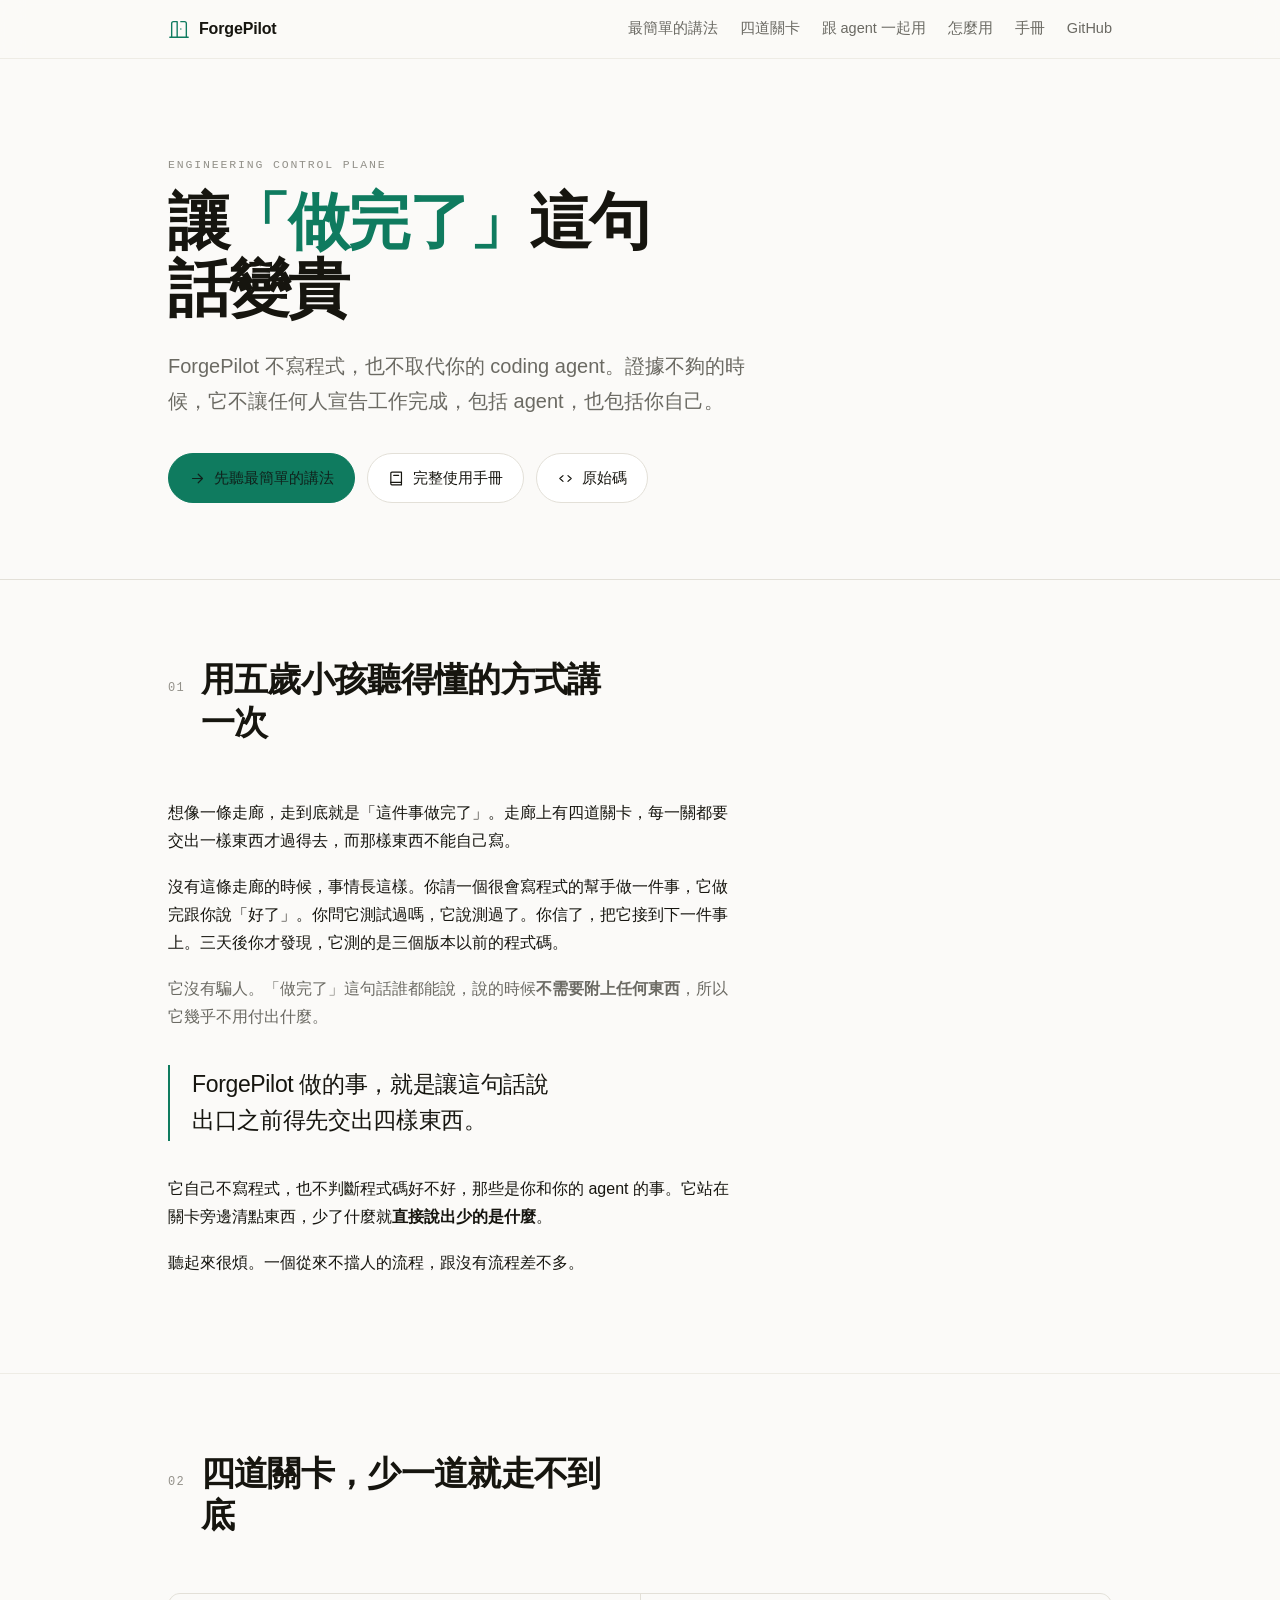
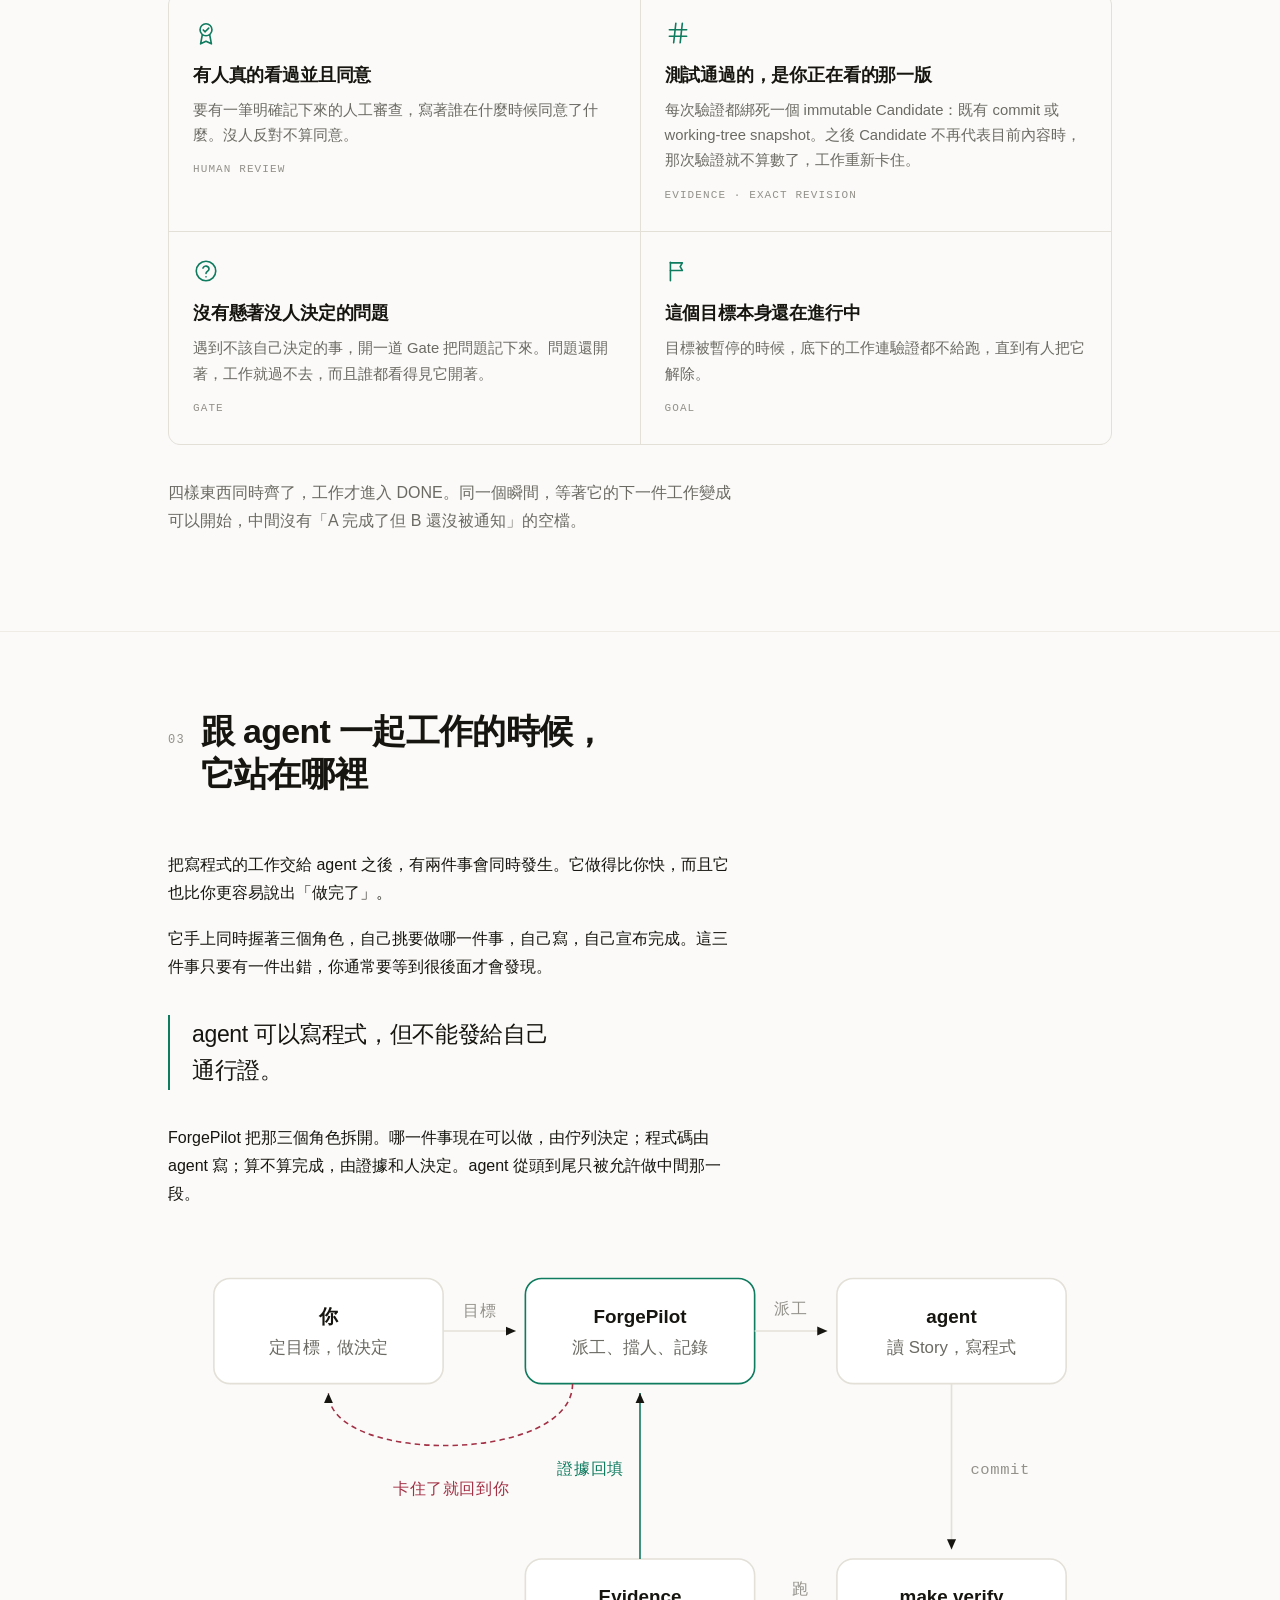
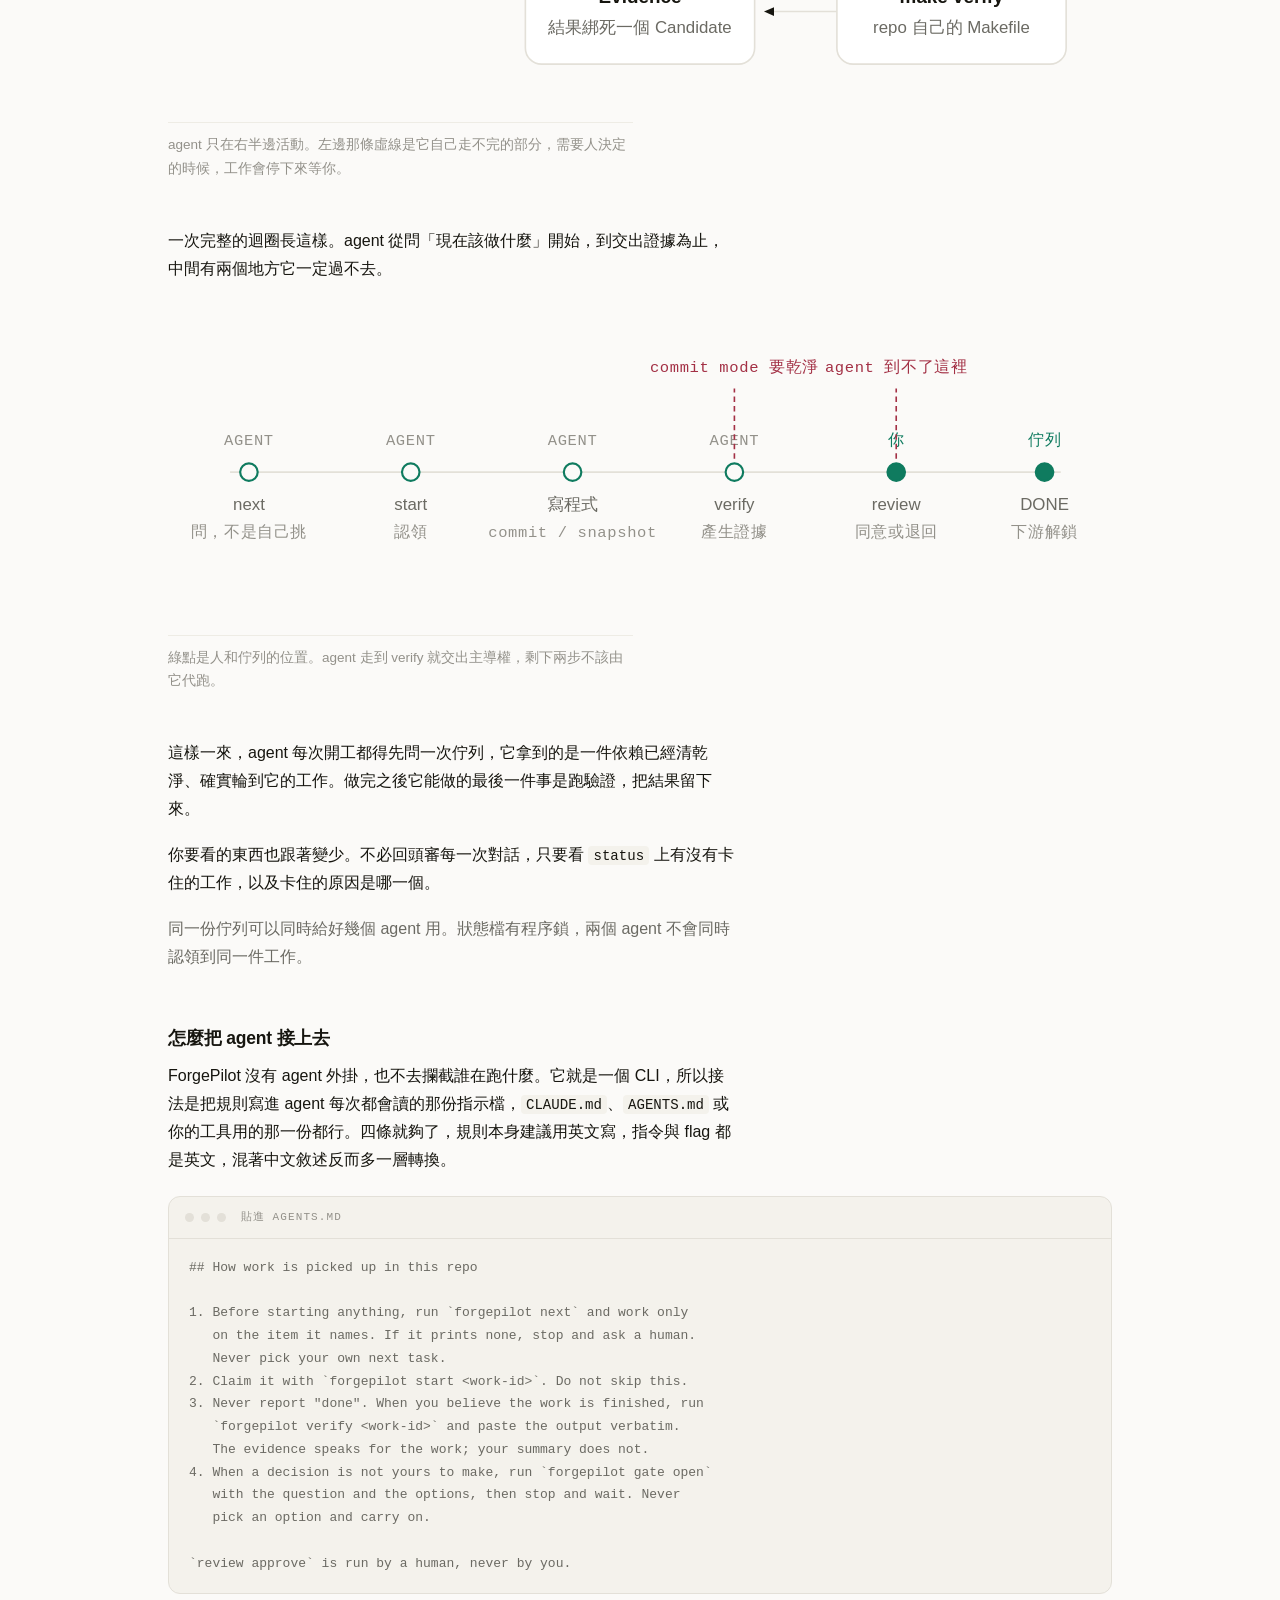
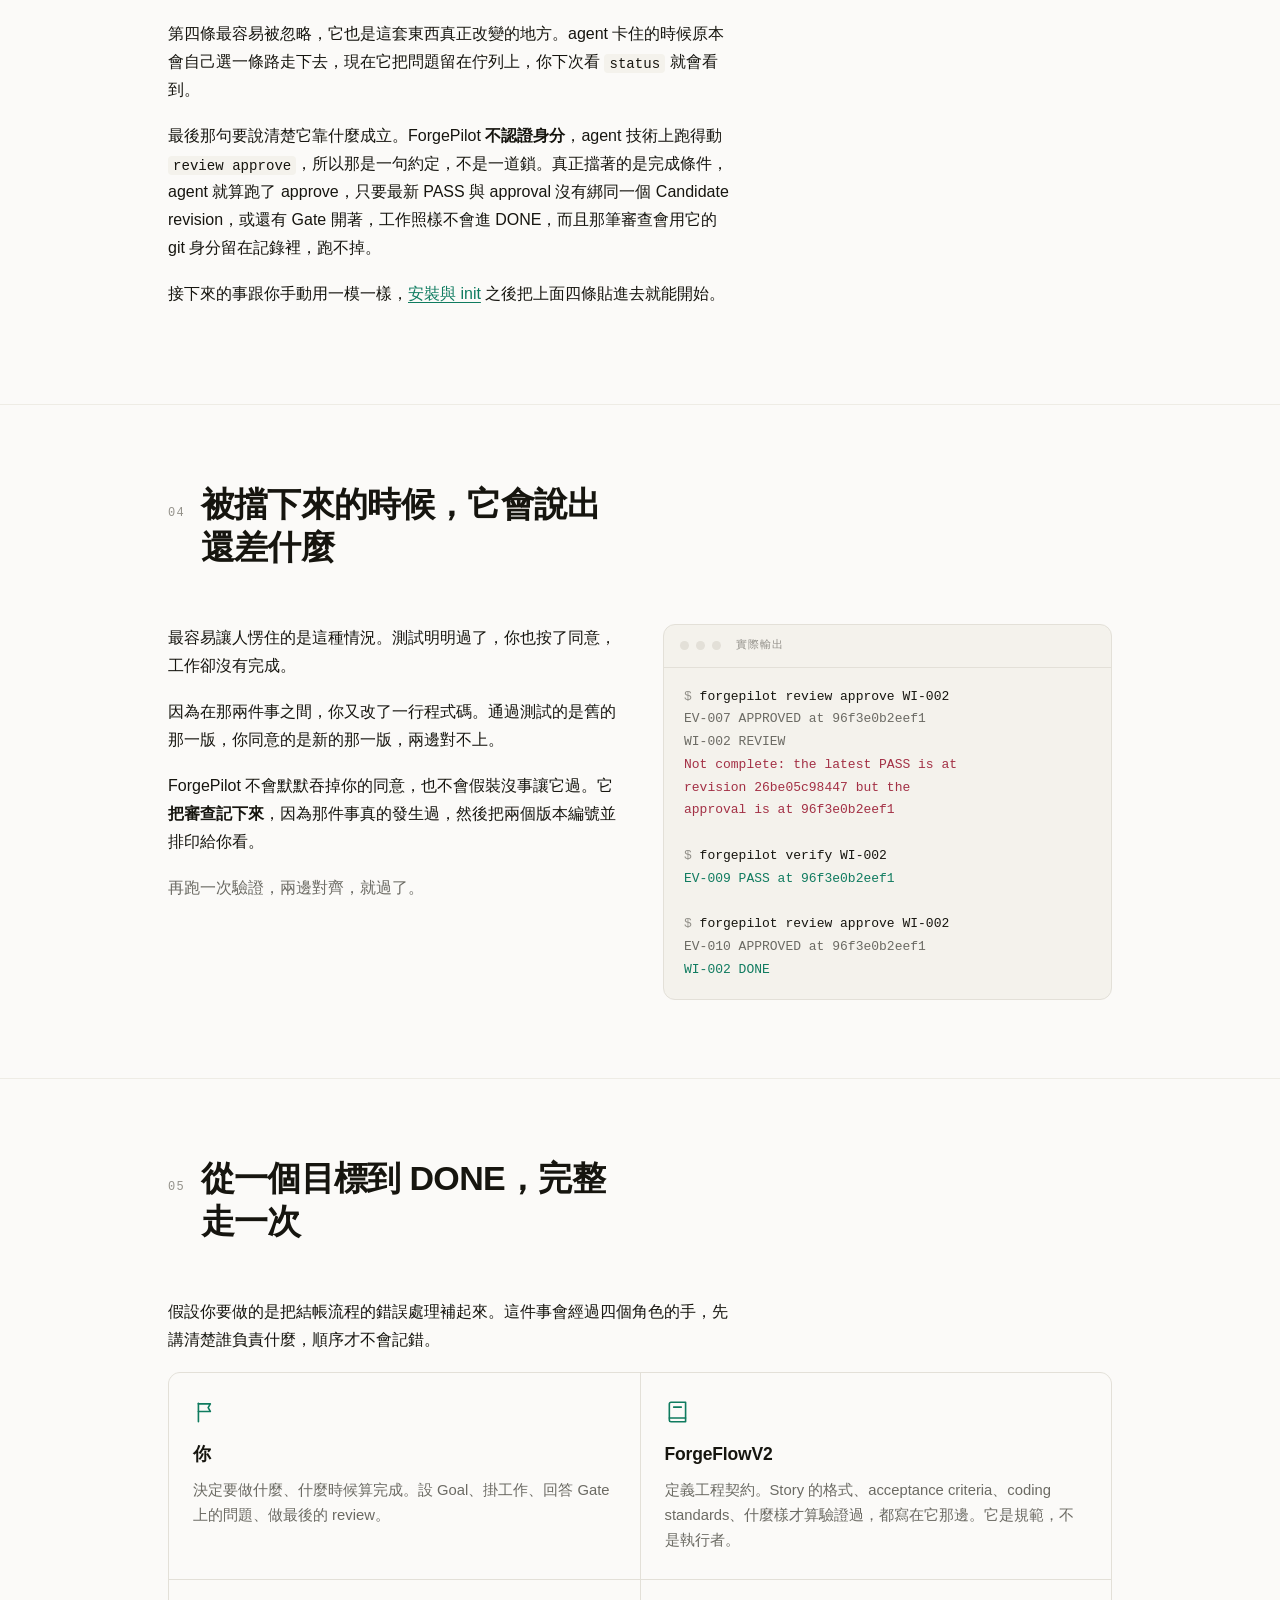
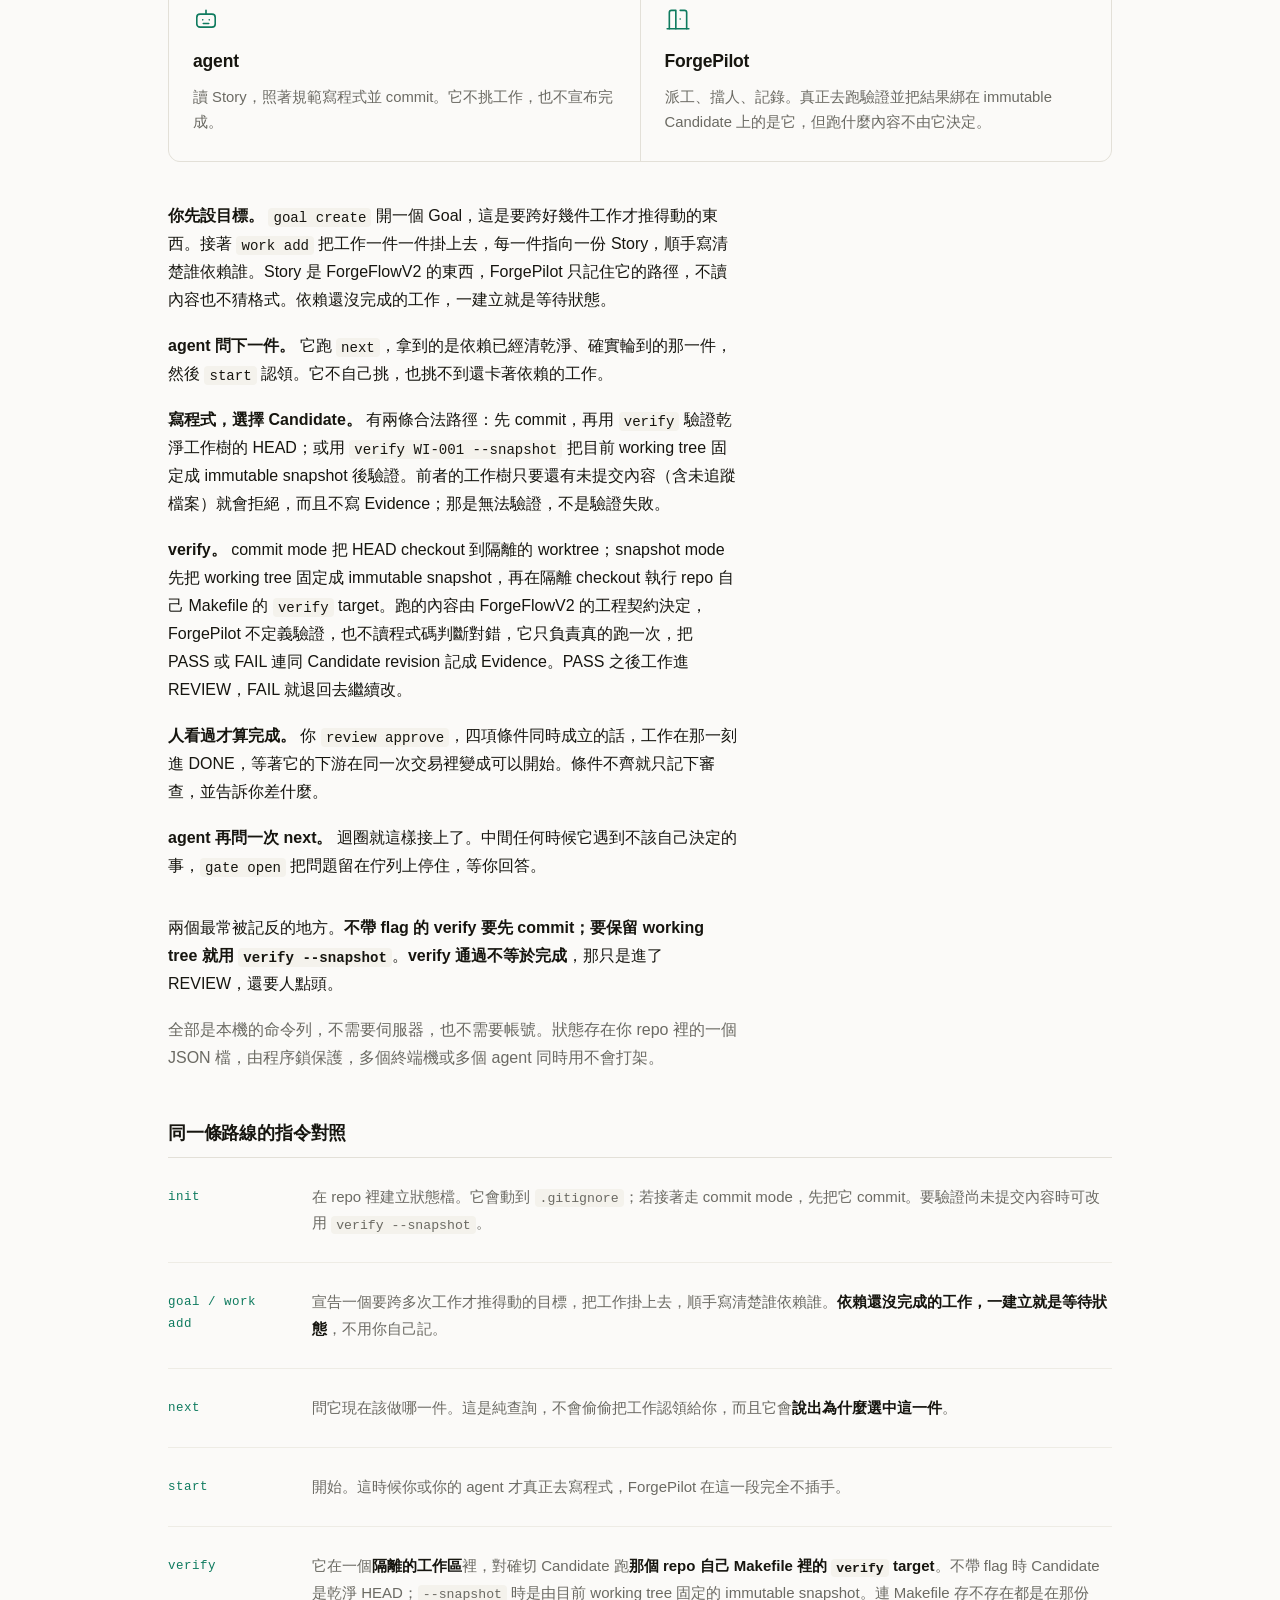
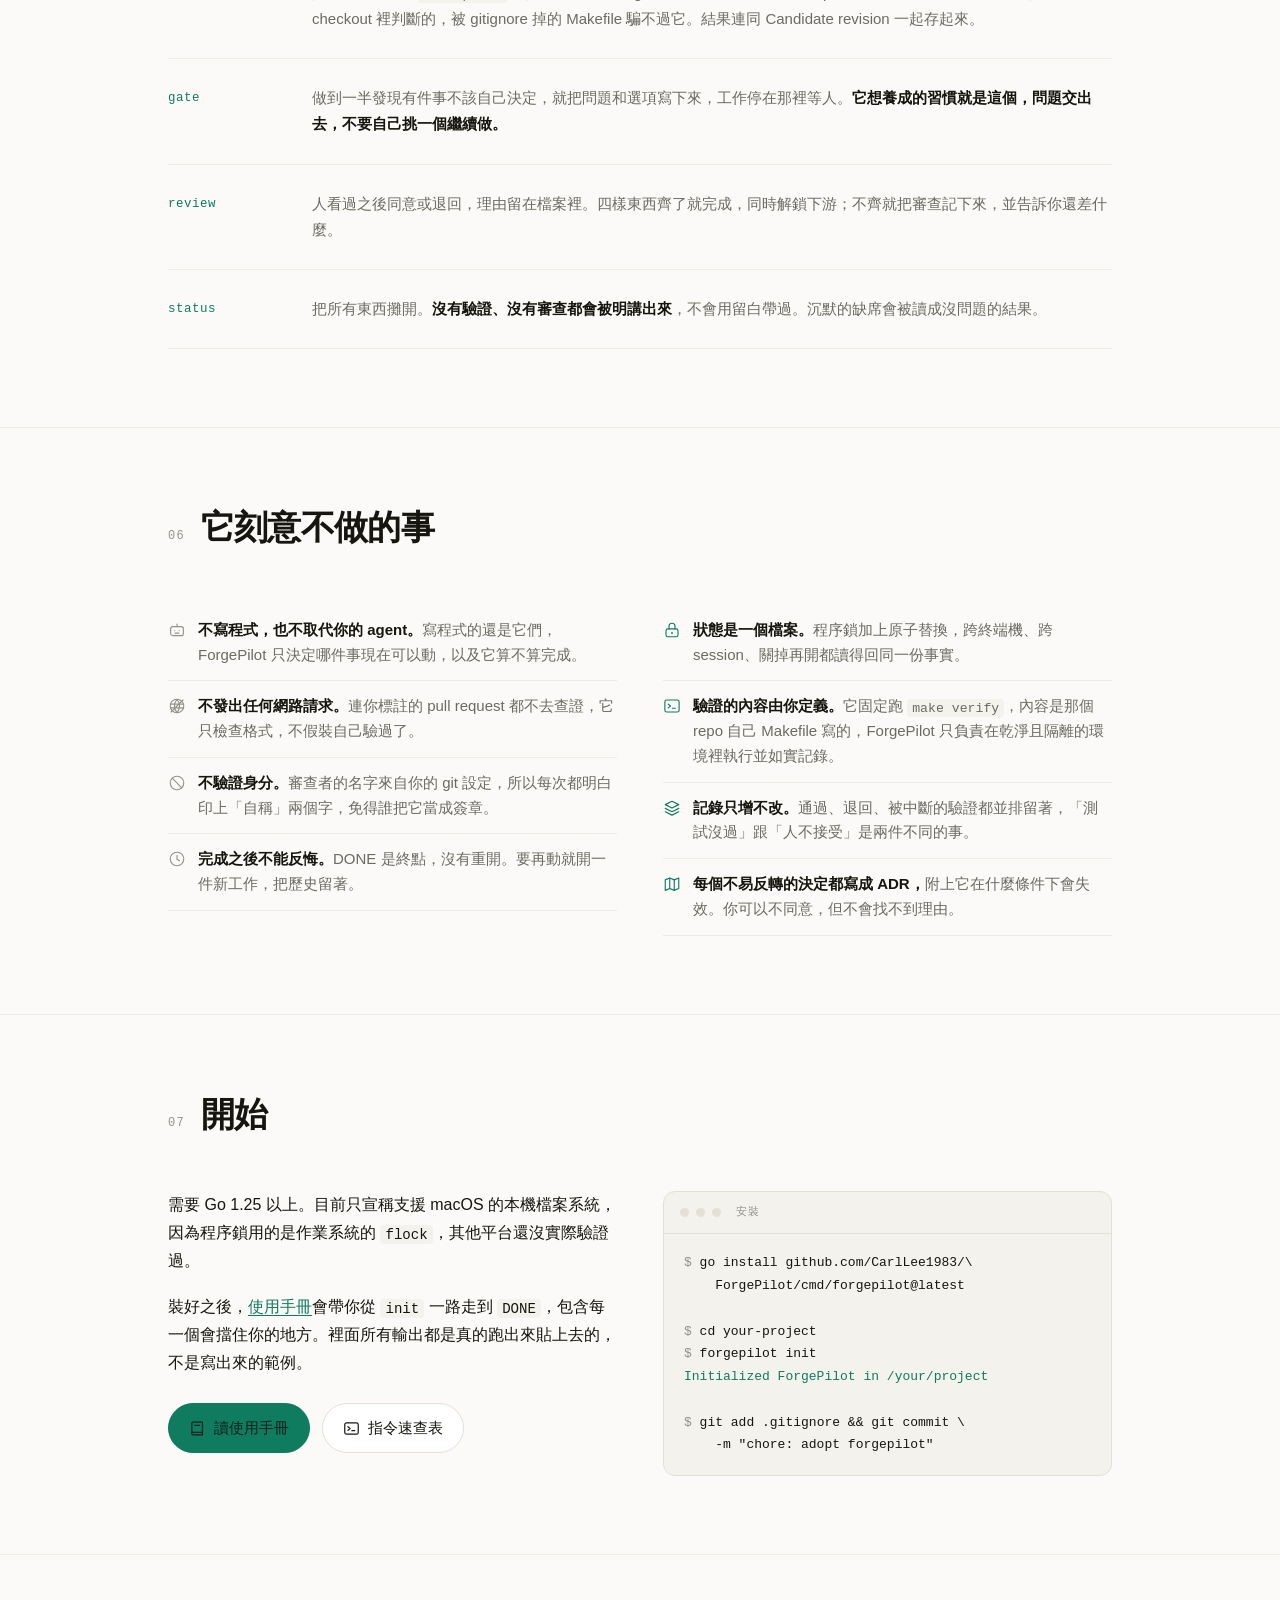
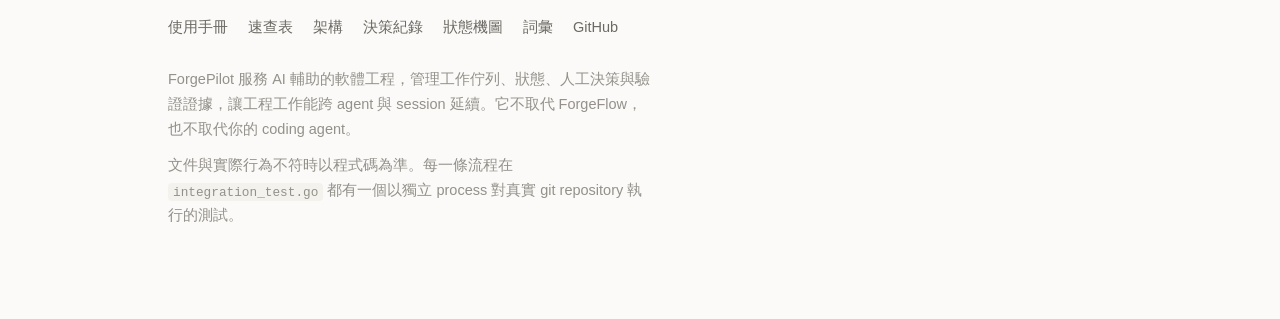
==== commit 85b5f007: "fix: [ repo ] clarify snapshot verification hint" ====
--- a/docs/index.html
+++ b/docs/index.html
@@ -278,7 +278,7 @@
       <div class="cell">
         <svg class="icon icon-lg" aria-hidden="true"><use href="#i-hash"/></svg>
         <h3>測試通過的，是你正在看的那一版</h3>
-        <p>每次驗證都綁死一個 commit。之後只要再改一行，那次驗證就不算數了，工作重新卡住。</p>
+        <p>每次驗證都綁死一個 immutable Candidate：既有 commit 或 working-tree snapshot。之後 Candidate 不再代表目前內容時，那次驗證就不算數了，工作重新卡住。</p>
         <span class="tag">Evidence · exact revision</span>
       </div>
       <div class="cell">
@@ -343,7 +343,7 @@
         <text class="d-t small" x="581" y="293" text-anchor="middle">repo 自己的 Makefile</text>
 
         <text class="d-t" x="350" y="271" text-anchor="middle">Evidence</text>
-        <text class="d-t small" x="350" y="293" text-anchor="middle">結果綁死一個 commit</text>
+        <text class="d-t small" x="350" y="293" text-anchor="middle">結果綁死一個 Candidate</text>
 
         <g class="d-line" color="var(--line)" marker-end="url(#ah)">
           <path d="M204 69 L258 69"/>
@@ -408,7 +408,7 @@
         <g class="d-lab">
           <text x="60" y="166" text-anchor="middle">問，不是自己挑</text>
           <text x="180" y="166" text-anchor="middle">認領</text>
-          <text x="300" y="166" text-anchor="middle">commit</text>
+          <text x="300" y="166" text-anchor="middle">commit / snapshot</text>
           <text x="420" y="166" text-anchor="middle">產生證據</text>
           <text x="540" y="166" text-anchor="middle">同意或退回</text>
           <text x="650" y="166" text-anchor="middle">下游解鎖</text>
@@ -419,7 +419,7 @@
           <path d="M540 108 L540 56"/>
         </g>
         <g class="d-lab stop">
-          <text x="420" y="44" text-anchor="middle">工作樹要乾淨</text>
+          <text x="420" y="44" text-anchor="middle">commit mode 要乾淨</text>
           <text x="540" y="44" text-anchor="middle">agent 到不了這裡</text>
         </g>
       </svg>
@@ -457,7 +457,7 @@
 
     <div class="body-text" style="margin-top:26px">
       <p>第四條最容易被忽略，它也是這套東西真正改變的地方。agent 卡住的時候原本會自己選一條路走下去，現在它把問題留在佇列上，你下次看 <code>status</code> 就會看到。</p>
-      <p>最後那句要說清楚它靠什麼成立。ForgePilot <strong>不認證身分</strong>，agent 技術上跑得動 <code>review approve</code>，所以那是一句約定，不是一道鎖。真正擋著的是完成條件，agent 就算跑了 approve，只要 HEAD 跟通過驗證的 commit 對不上，或還有 Gate 開著，工作照樣不會進 DONE，而且那筆審查會用它的 git 身分留在記錄裡，跑不掉。</p>
+      <p>最後那句要說清楚它靠什麼成立。ForgePilot <strong>不認證身分</strong>，agent 技術上跑得動 <code>review approve</code>，所以那是一句約定，不是一道鎖。真正擋著的是完成條件，agent 就算跑了 approve，只要最新 PASS 與 approval 沒有綁同一個 Candidate revision，或還有 Gate 開著，工作照樣不會進 DONE，而且那筆審查會用它的 git 身分留在記錄裡，跑不掉。</p>
       <p>接下來的事跟你手動用一模一樣，<a href="#start">安裝與 init</a> 之後把上面四條貼進去就能開始。</p>
     </div>
   </div>
@@ -525,7 +525,7 @@
       <div class="cell">
         <svg class="icon icon-lg" aria-hidden="true"><use href="#i-gate"/></svg>
         <h3>ForgePilot</h3>
-        <p>派工、擋人、記錄。真正去跑驗證並把結果綁在 commit 上的是它，但跑什麼內容不由它決定。</p>
+        <p>派工、擋人、記錄。真正去跑驗證並把結果綁在 immutable Candidate 上的是它，但跑什麼內容不由它決定。</p>
       </div>
     </div>
 
@@ -534,9 +534,9 @@
 
       <p><strong>agent 問下一件。</strong> 它跑 <code>next</code>，拿到的是依賴已經清乾淨、確實輪到的那一件，然後 <code>start</code> 認領。它不自己挑，也挑不到還卡著依賴的工作。</p>
 
-      <p><strong>寫程式，然後 commit。</strong> 這一步的順序最常被記反。程式碼寫完要<strong>先 commit，才輪到 verify</strong>，因為驗證是對一個確切的 commit 做的。工作樹只要還有沒提交的東西，連沒被追蹤的檔案都算，<code>verify</code> 會直接拒絕，而且一筆 Evidence 都不寫。那是無法驗證，不是驗證失敗。</p>
-
-      <p><strong>verify。</strong> ForgePilot 把那個 commit checkout 到一個隔離的 worktree，在那裡跑 repo 自己 Makefile 的 <code>verify</code> target。跑的內容由 ForgeFlowV2 的工程契約決定，ForgePilot 不定義驗證，也不讀程式碼判斷對錯，它只負責真的跑一次，把 PASS 或 FAIL 連同完整的 commit SHA 記成 Evidence。PASS 之後工作進 REVIEW，FAIL 就退回去繼續改。</p>
+      <p><strong>寫程式，選擇 Candidate。</strong> 有兩條合法路徑：先 commit，再用 <code>verify</code> 驗證乾淨工作樹的 HEAD；或用 <code>verify WI-001 --snapshot</code> 把目前 working tree 固定成 immutable snapshot 後驗證。前者的工作樹只要還有未提交內容（含未追蹤檔案）就會拒絕，而且不寫 Evidence；那是無法驗證，不是驗證失敗。</p>
+
+      <p><strong>verify。</strong> commit mode 把 HEAD checkout 到隔離的 worktree；snapshot mode 先把 working tree 固定成 immutable snapshot，再在隔離 checkout 執行 repo 自己 Makefile 的 <code>verify</code> target。跑的內容由 ForgeFlowV2 的工程契約決定，ForgePilot 不定義驗證，也不讀程式碼判斷對錯，它只負責真的跑一次，把 PASS 或 FAIL 連同 Candidate revision 記成 Evidence。PASS 之後工作進 REVIEW，FAIL 就退回去繼續改。</p>
 
       <p><strong>人看過才算完成。</strong> 你 <code>review approve</code>，四項條件同時成立的話，工作在那一刻進 DONE，等著它的下游在同一次交易裡變成可以開始。條件不齊就只記下審查，並告訴你差什麼。</p>
 
@@ -544,7 +544,7 @@
     </div>
 
     <div class="body-text" style="margin-top:34px">
-      <p>兩個最常被記反的地方。<strong>commit 在 verify 之前</strong>，不是驗證完才 commit。<strong>verify 通過不等於完成</strong>，那只是進了 REVIEW，還要人點頭。</p>
+      <p>兩個最常被記反的地方。<strong>不帶 flag 的 verify 要先 commit；要保留 working tree 就用 <code>verify --snapshot</code></strong>。<strong>verify 通過不等於完成</strong>，那只是進了 REVIEW，還要人點頭。</p>
       <p class="dim">全部是本機的命令列，不需要伺服器，也不需要帳號。狀態存在你 repo 裡的一個 JSON 檔，由程序鎖保護，多個終端機或多個 agent 同時用不會打架。</p>
     </div>
 
@@ -552,7 +552,7 @@
     <div class="steps">
       <div class="stepline">
         <span class="k">init</span>
-        <p>在 repo 裡建立狀態檔。它會動到 <code>.gitignore</code>，所以<strong>馬上 commit</strong>，因為之後每一步都要求工作樹是乾淨的。</p>
+        <p>在 repo 裡建立狀態檔。它會動到 <code>.gitignore</code>；若接著走 commit mode，先把它 commit。要驗證尚未提交內容時可改用 <code>verify --snapshot</code>。</p>
       </div>
       <div class="stepline">
         <span class="k">goal / work add</span>
@@ -568,7 +568,7 @@
       </div>
       <div class="stepline">
         <span class="k">verify</span>
-        <p>它在一個<strong>隔離的工作區</strong>裡，對確切的那個 commit 跑<strong>那個 repo 自己 Makefile 裡的 <code>verify</code> target</strong>。連 Makefile 存不存在都是在那份 checkout 裡判斷的，被 gitignore 掉的 Makefile 騙不過它。那個工作區也看不到你還沒提交的東西，所以不會有「在我機器上是好的」。結果連同 commit 編號一起存起來。</p>
+        <p>它在一個<strong>隔離的工作區</strong>裡，對確切 Candidate 跑<strong>那個 repo 自己 Makefile 裡的 <code>verify</code> target</strong>。不帶 flag 時 Candidate 是乾淨 HEAD；<code>--snapshot</code> 時是由目前 working tree 固定的 immutable snapshot。連 Makefile 存不存在都是在那份 checkout 裡判斷的，被 gitignore 掉的 Makefile 騙不過它。結果連同 Candidate revision 一起存起來。</p>
       </div>
       <div class="stepline">
         <span class="k">gate</span>
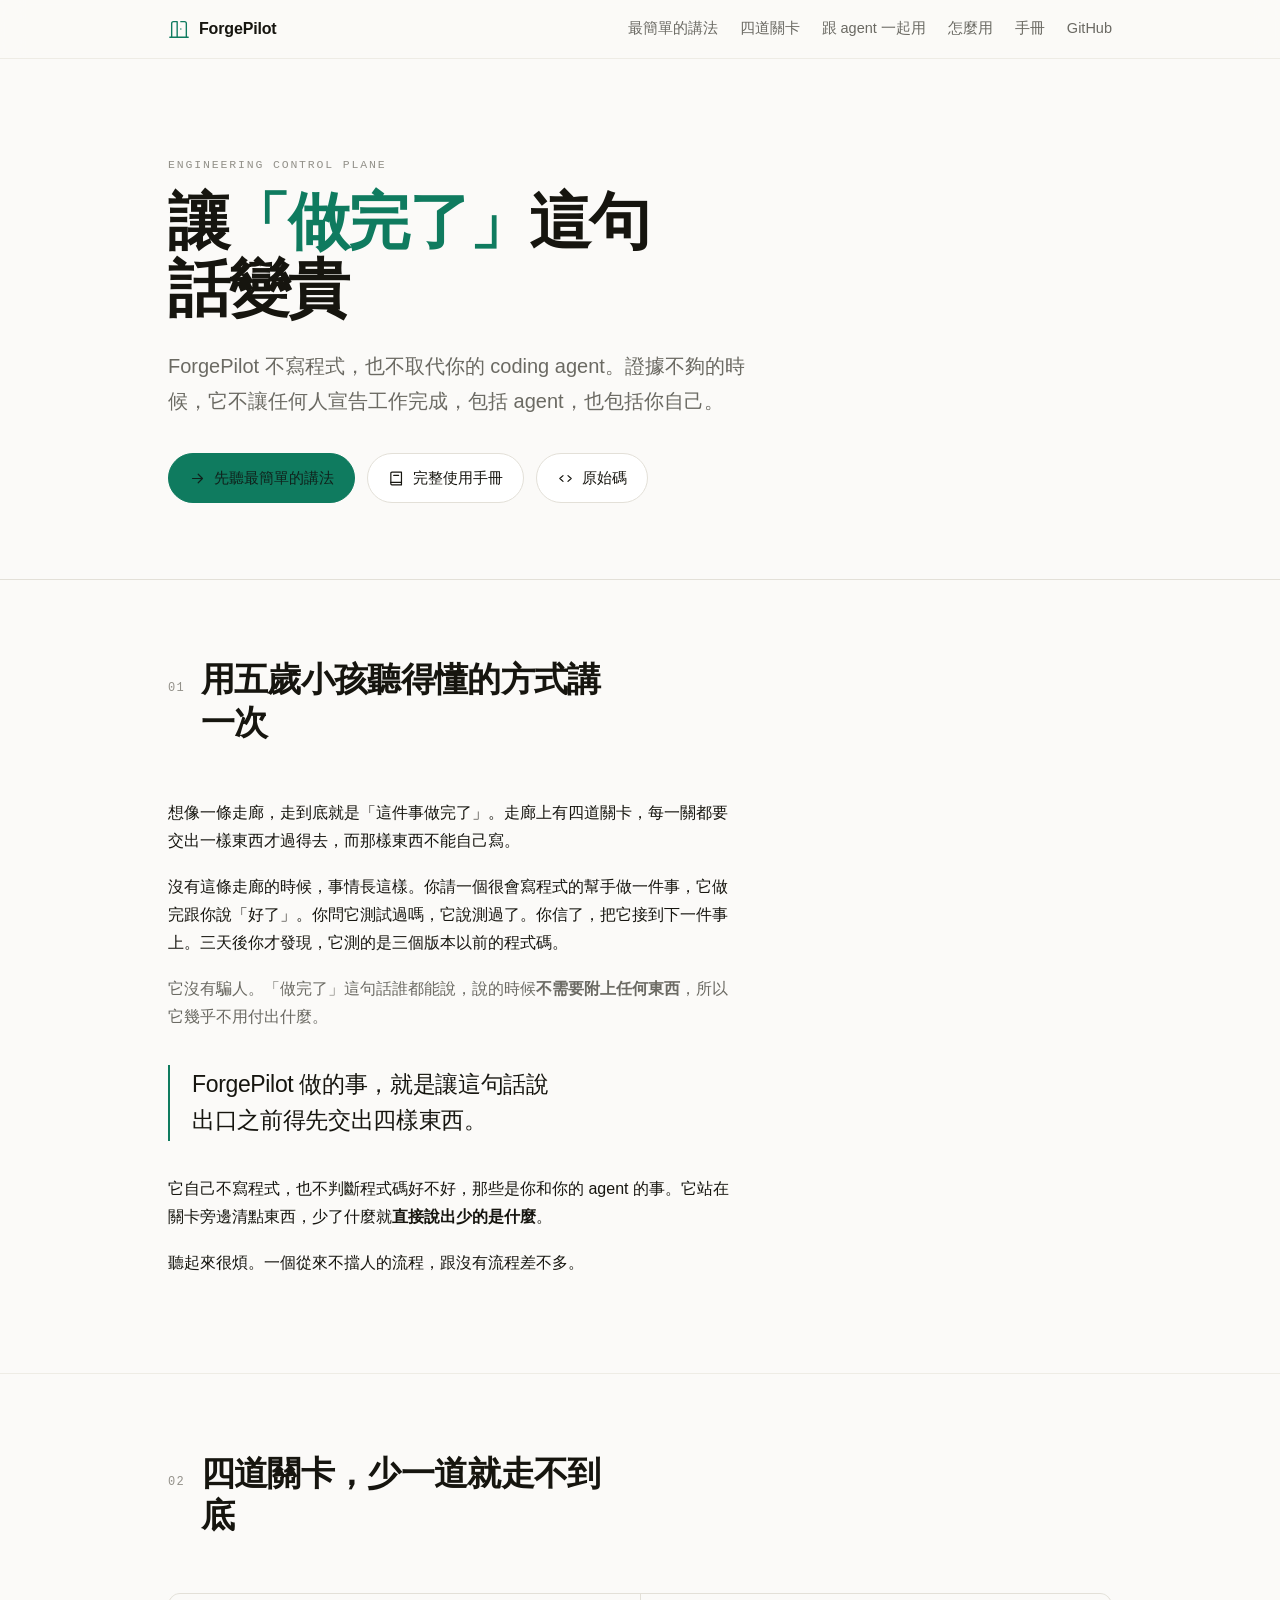
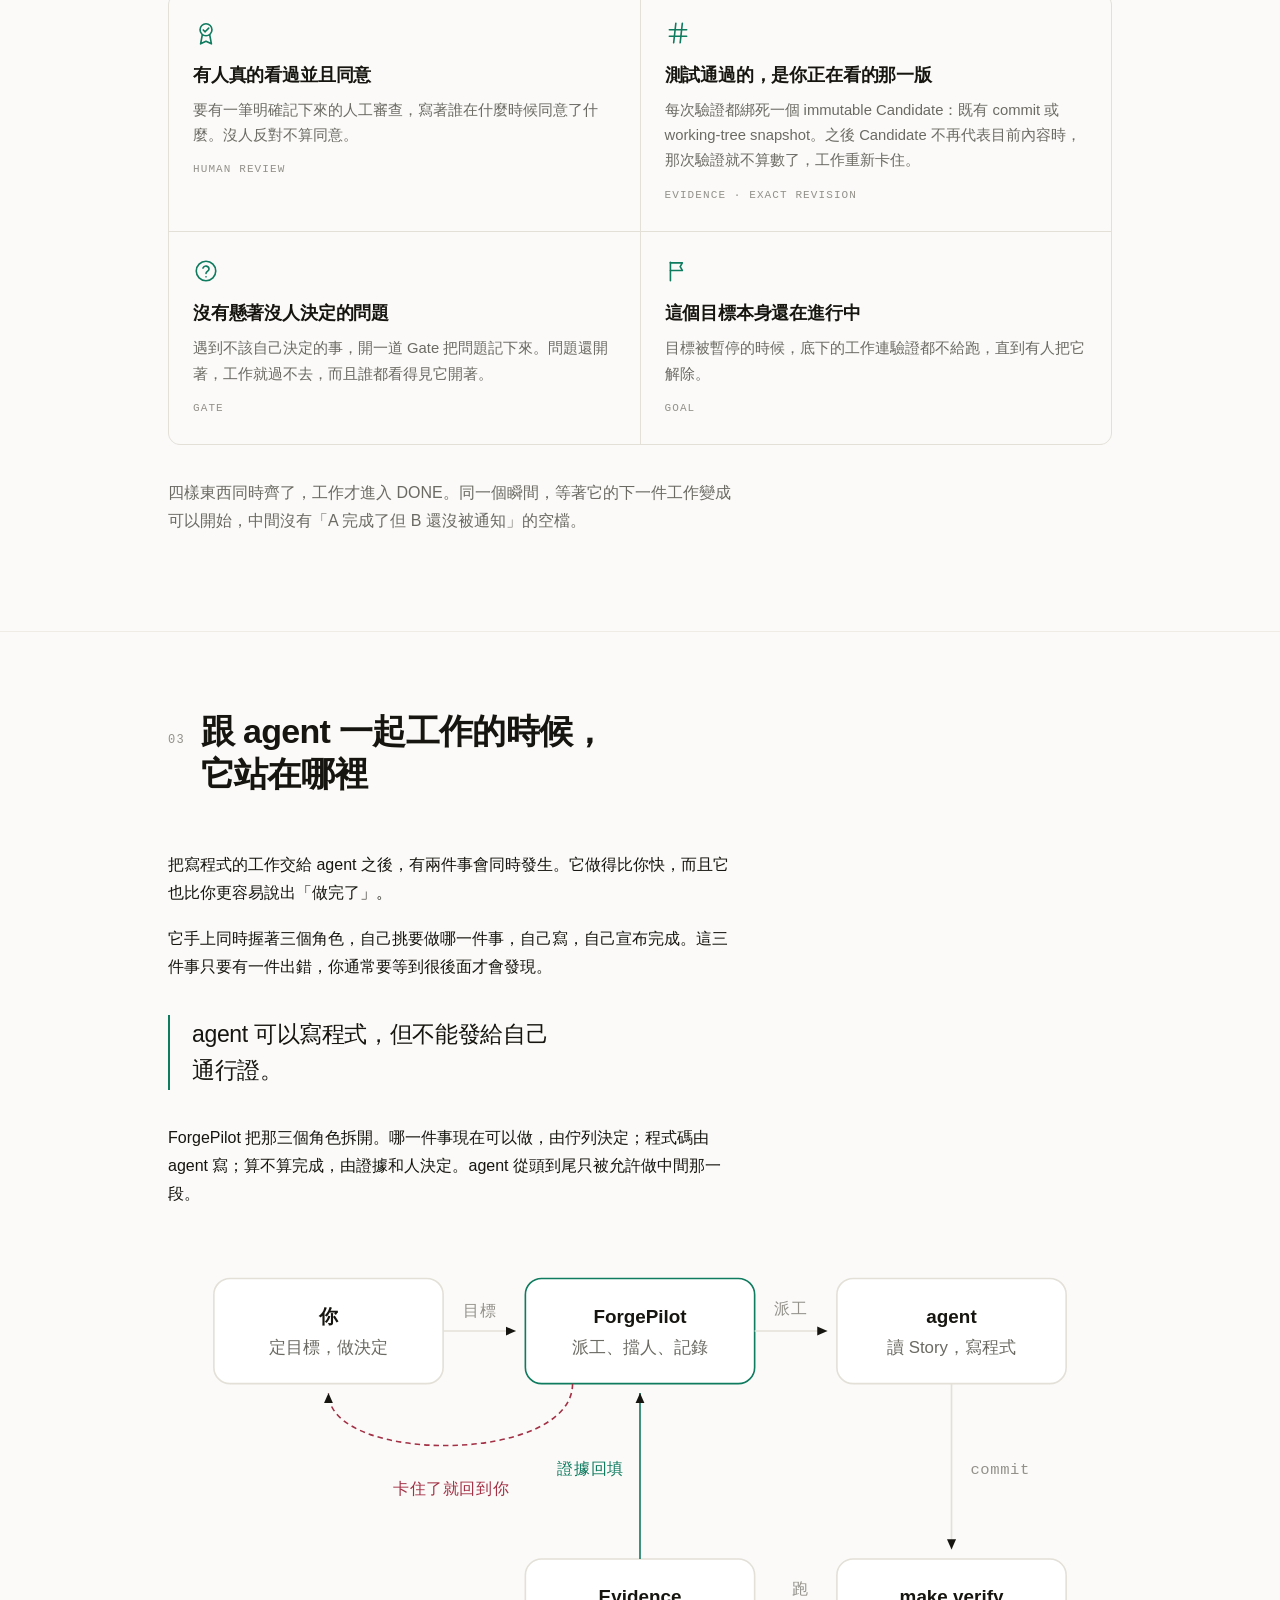
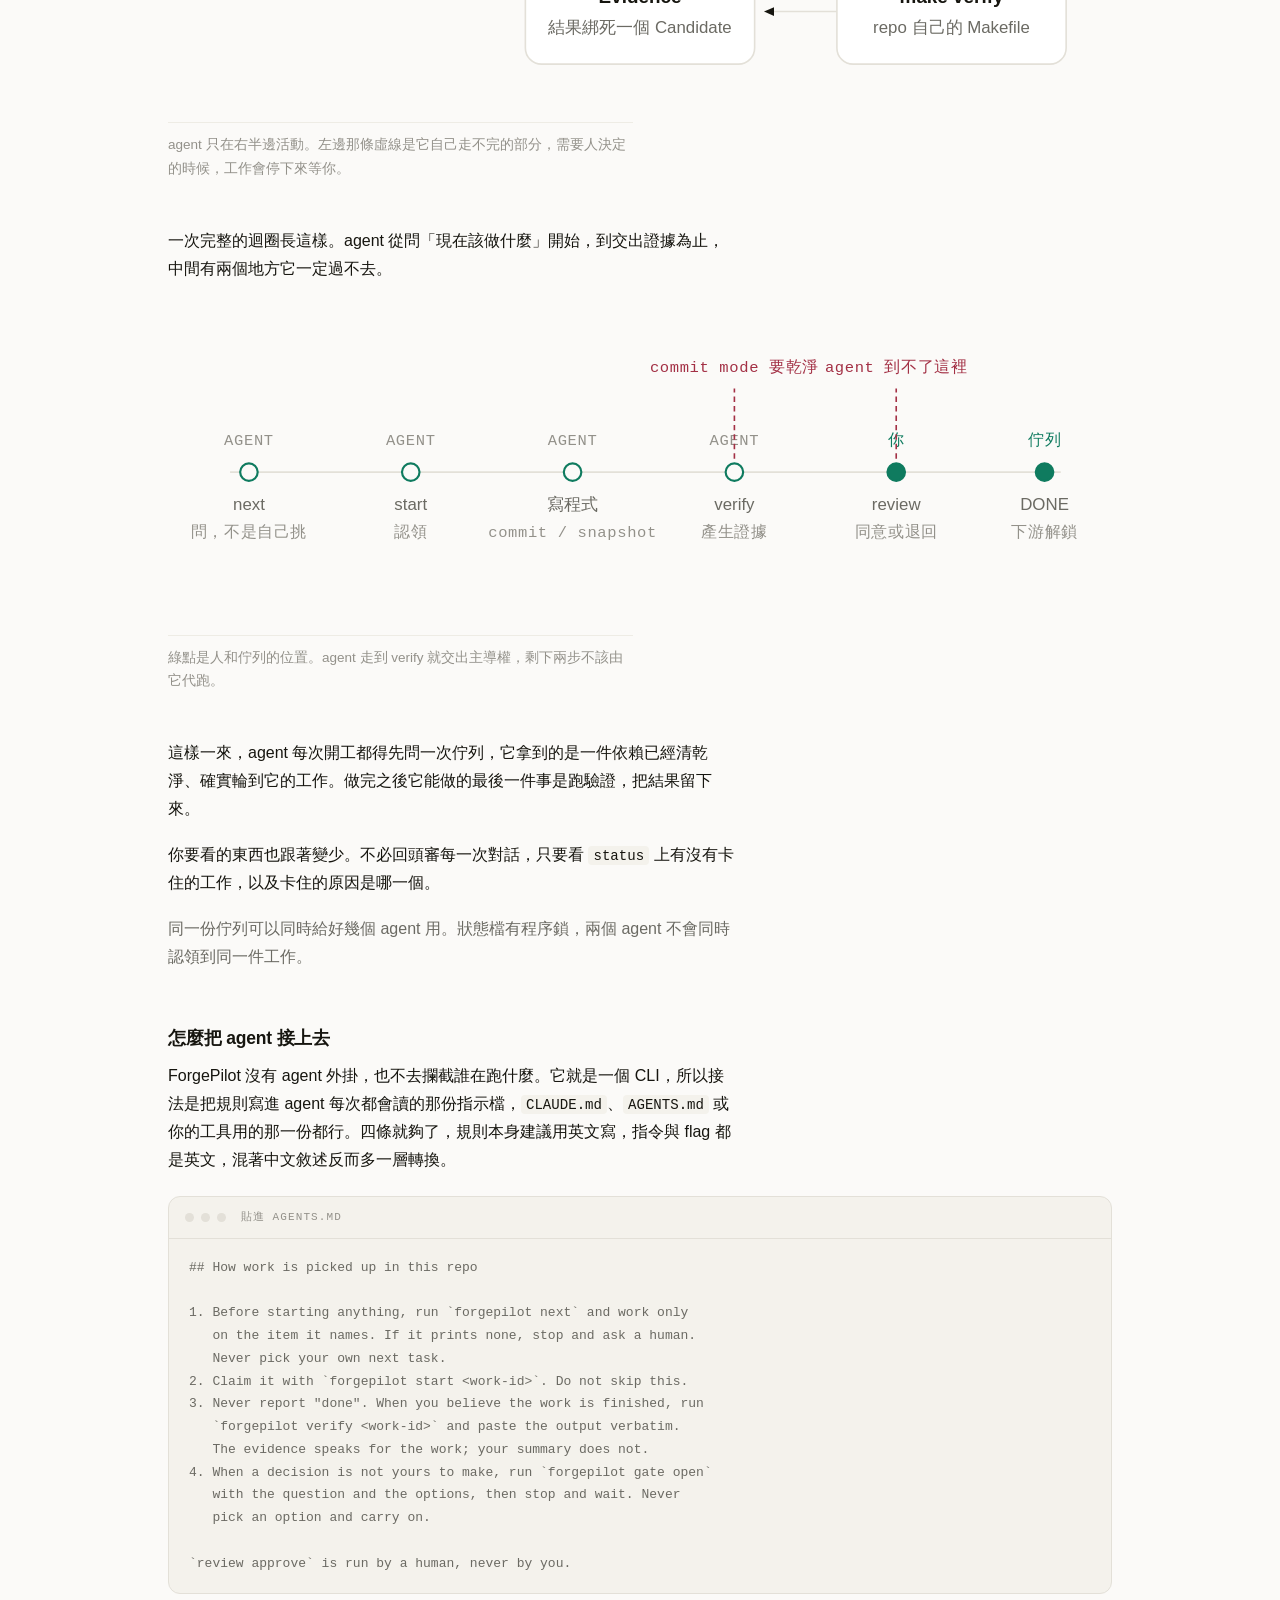
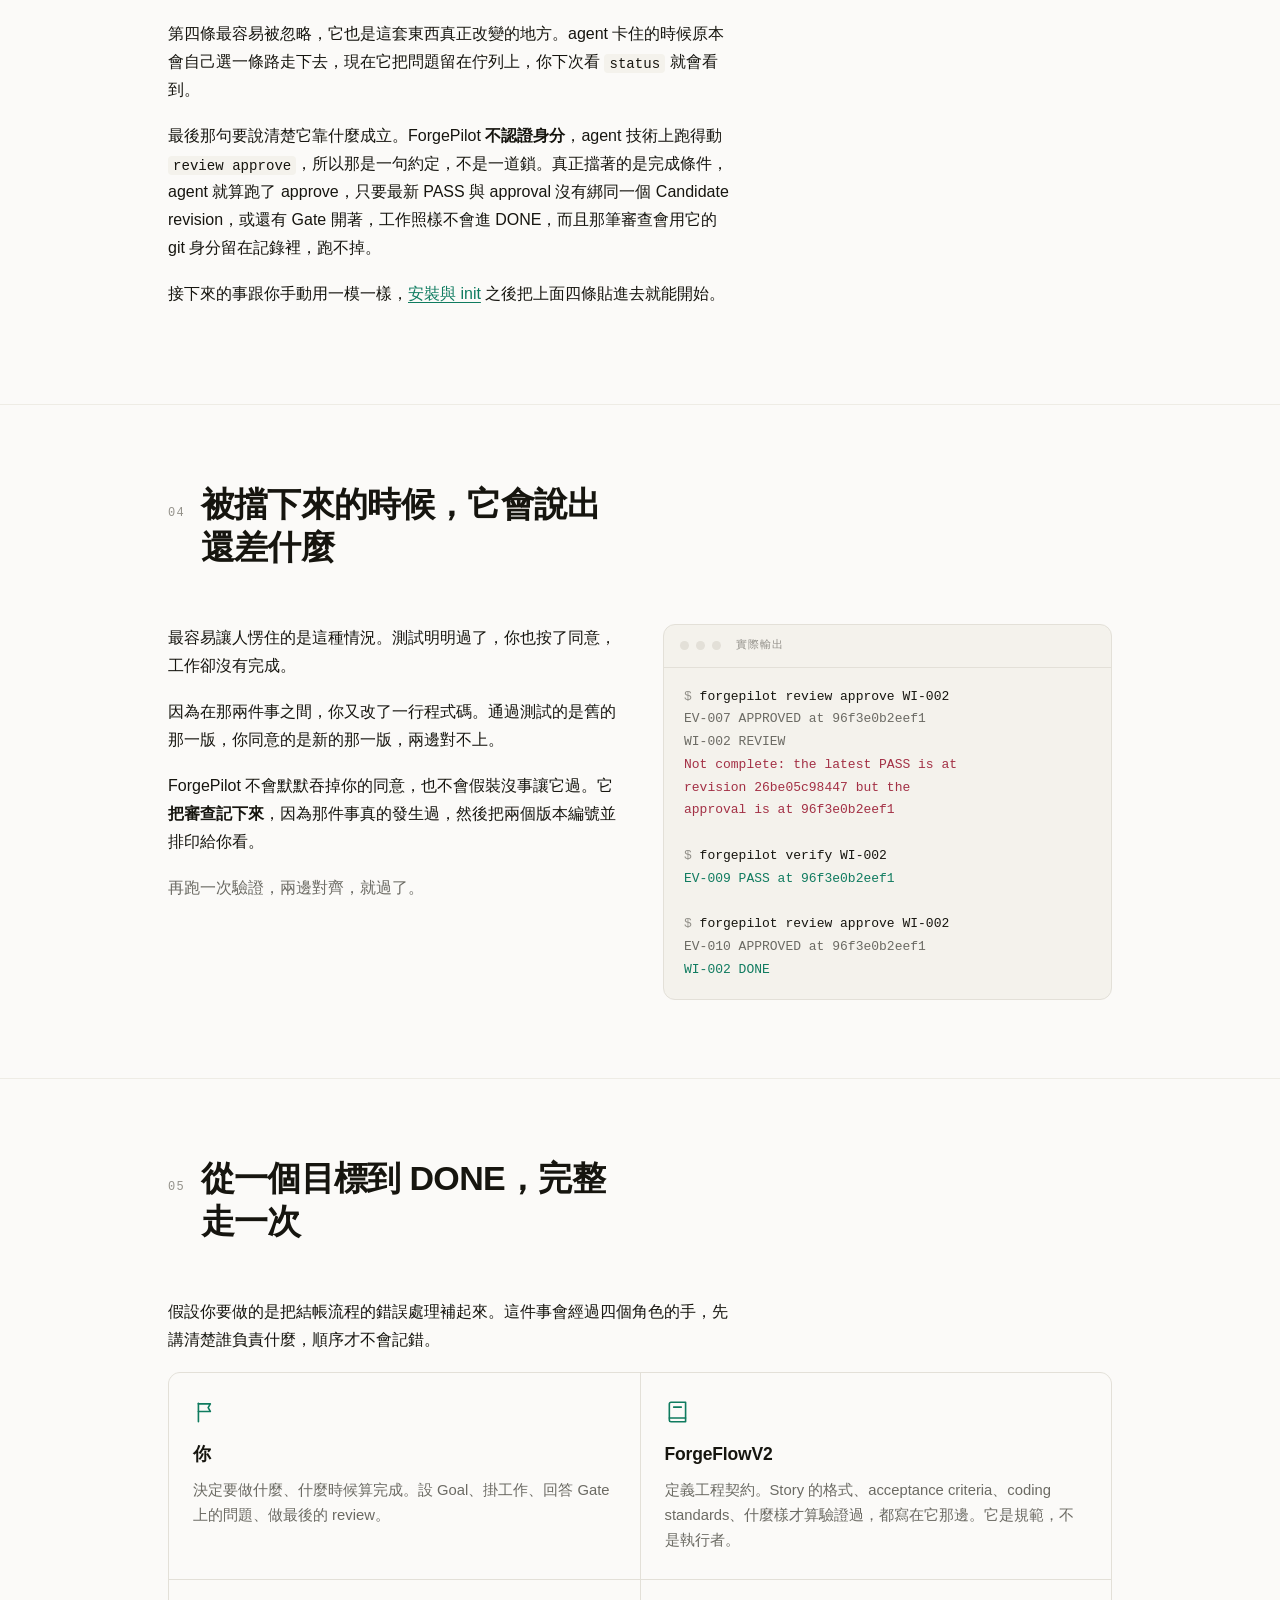
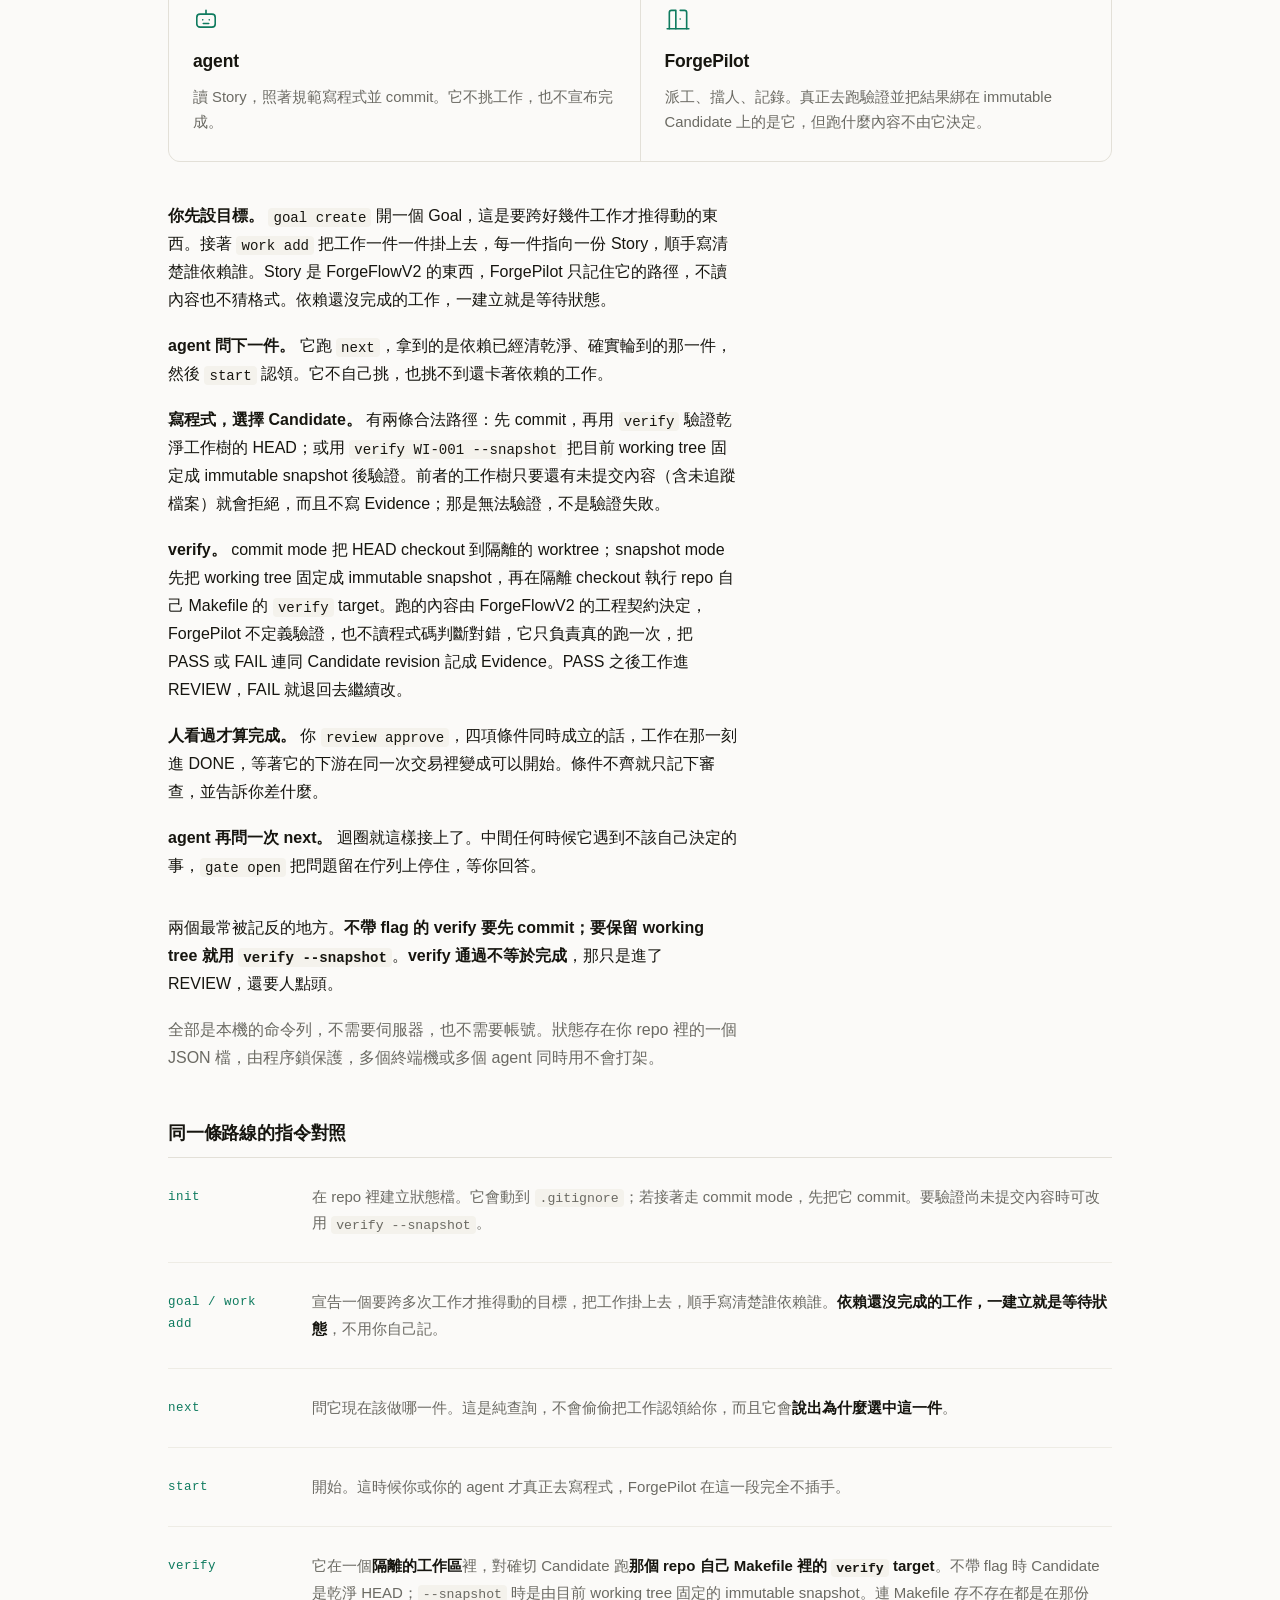
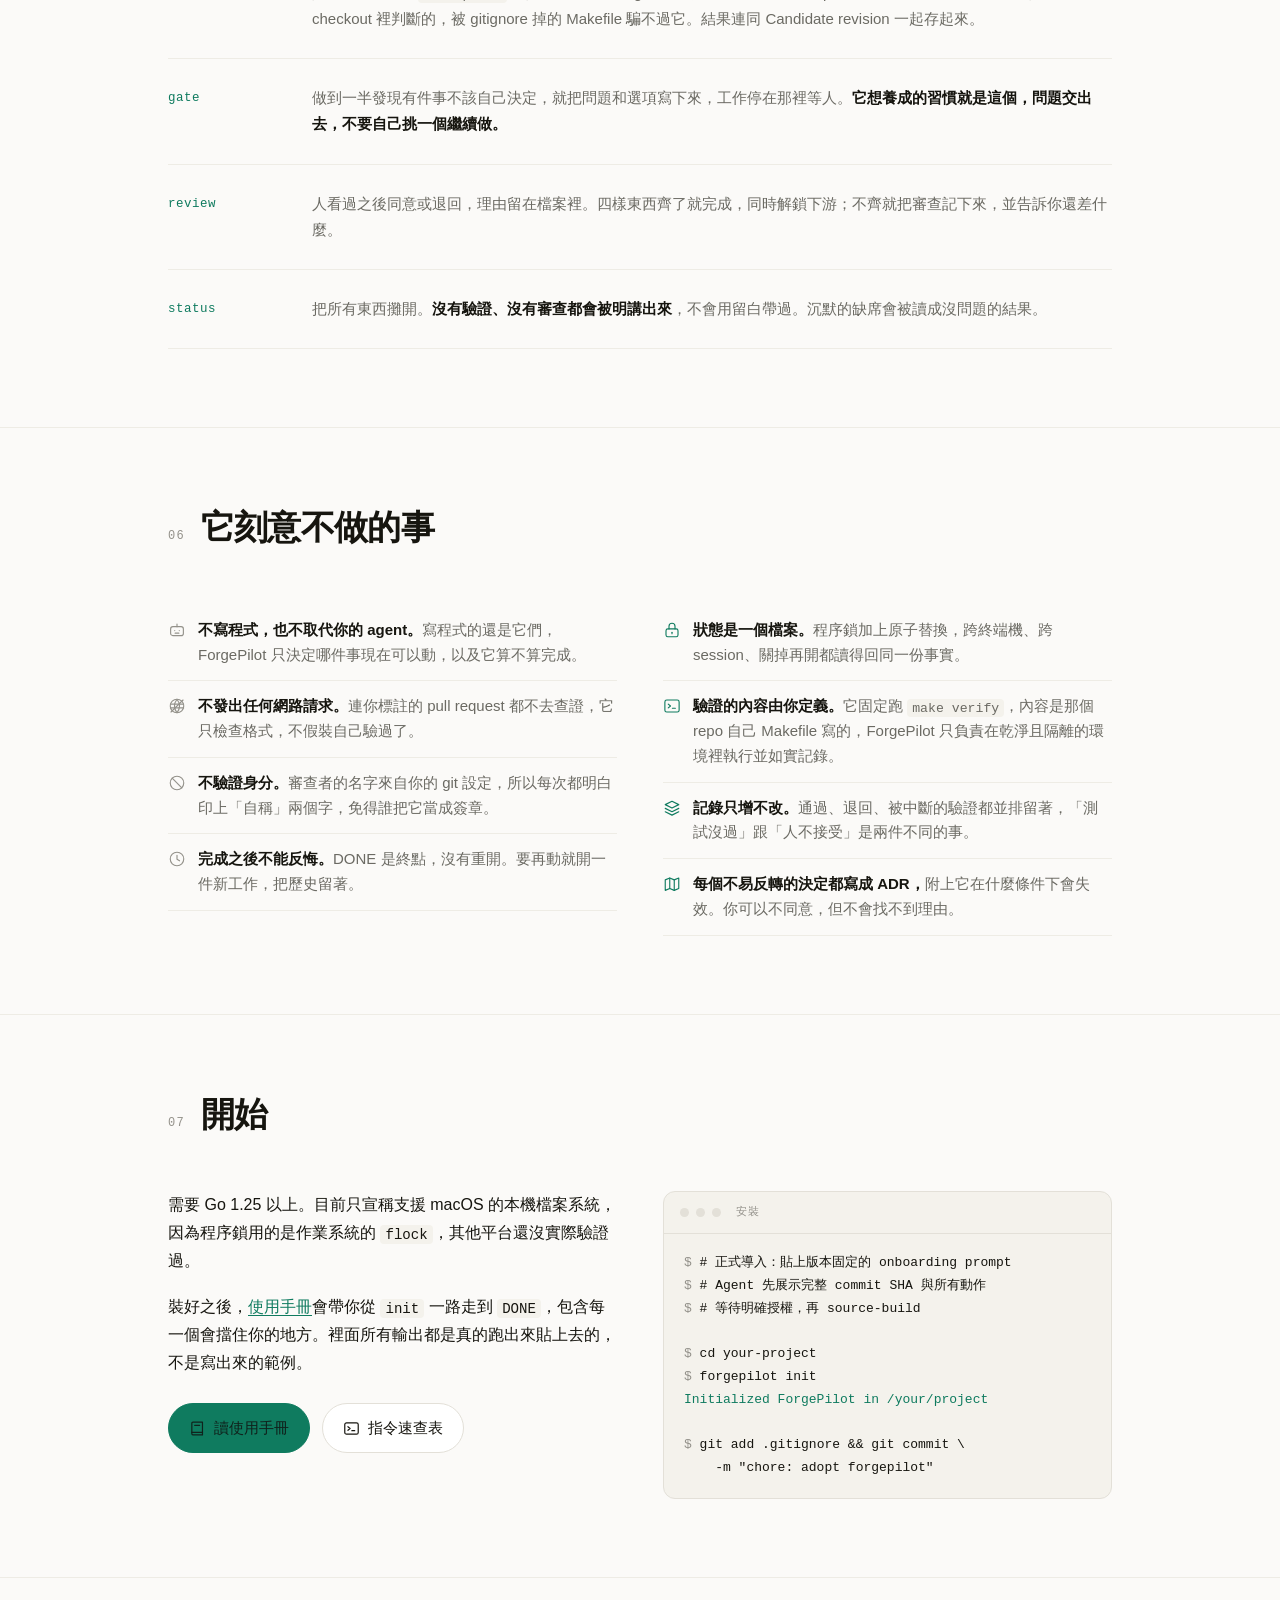
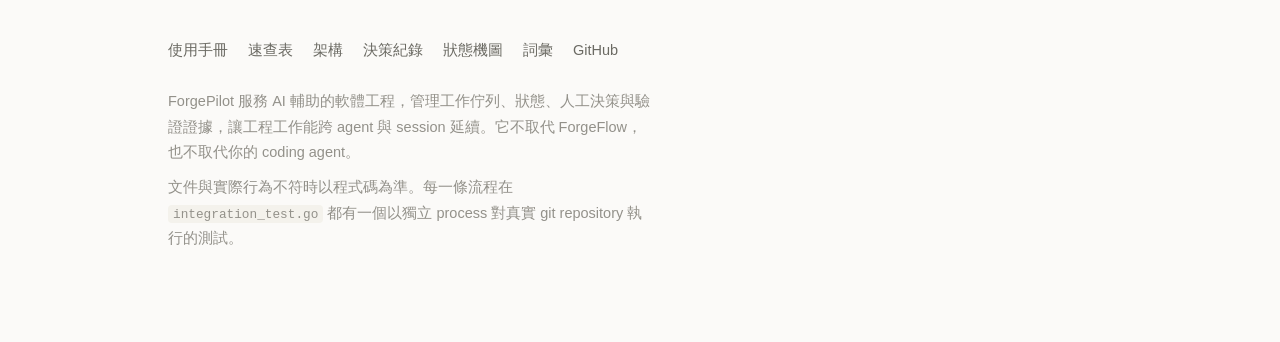
==== commit dfc16ba2: "docs: [ repo ] adopt source-built onboarding" ====
--- a/docs/index.html
+++ b/docs/index.html
@@ -630,8 +630,9 @@
       </div>
       <div class="term">
         <div class="bar"><span class="dot"></span><span class="dot"></span><span class="dot"></span>&nbsp;安裝</div>
-<pre><span class="c">go install github.com/CarlLee1983/\
-    ForgePilot/cmd/forgepilot@latest</span>
+<pre><span class="c"># 正式導入：貼上版本固定的 onboarding prompt</span>
+<span class="c"># Agent 先展示完整 commit SHA 與所有動作</span>
+<span class="c"># 等待明確授權，再 source-build</span>
 
 <span class="c">cd your-project</span>
 <span class="c">forgepilot init</span>
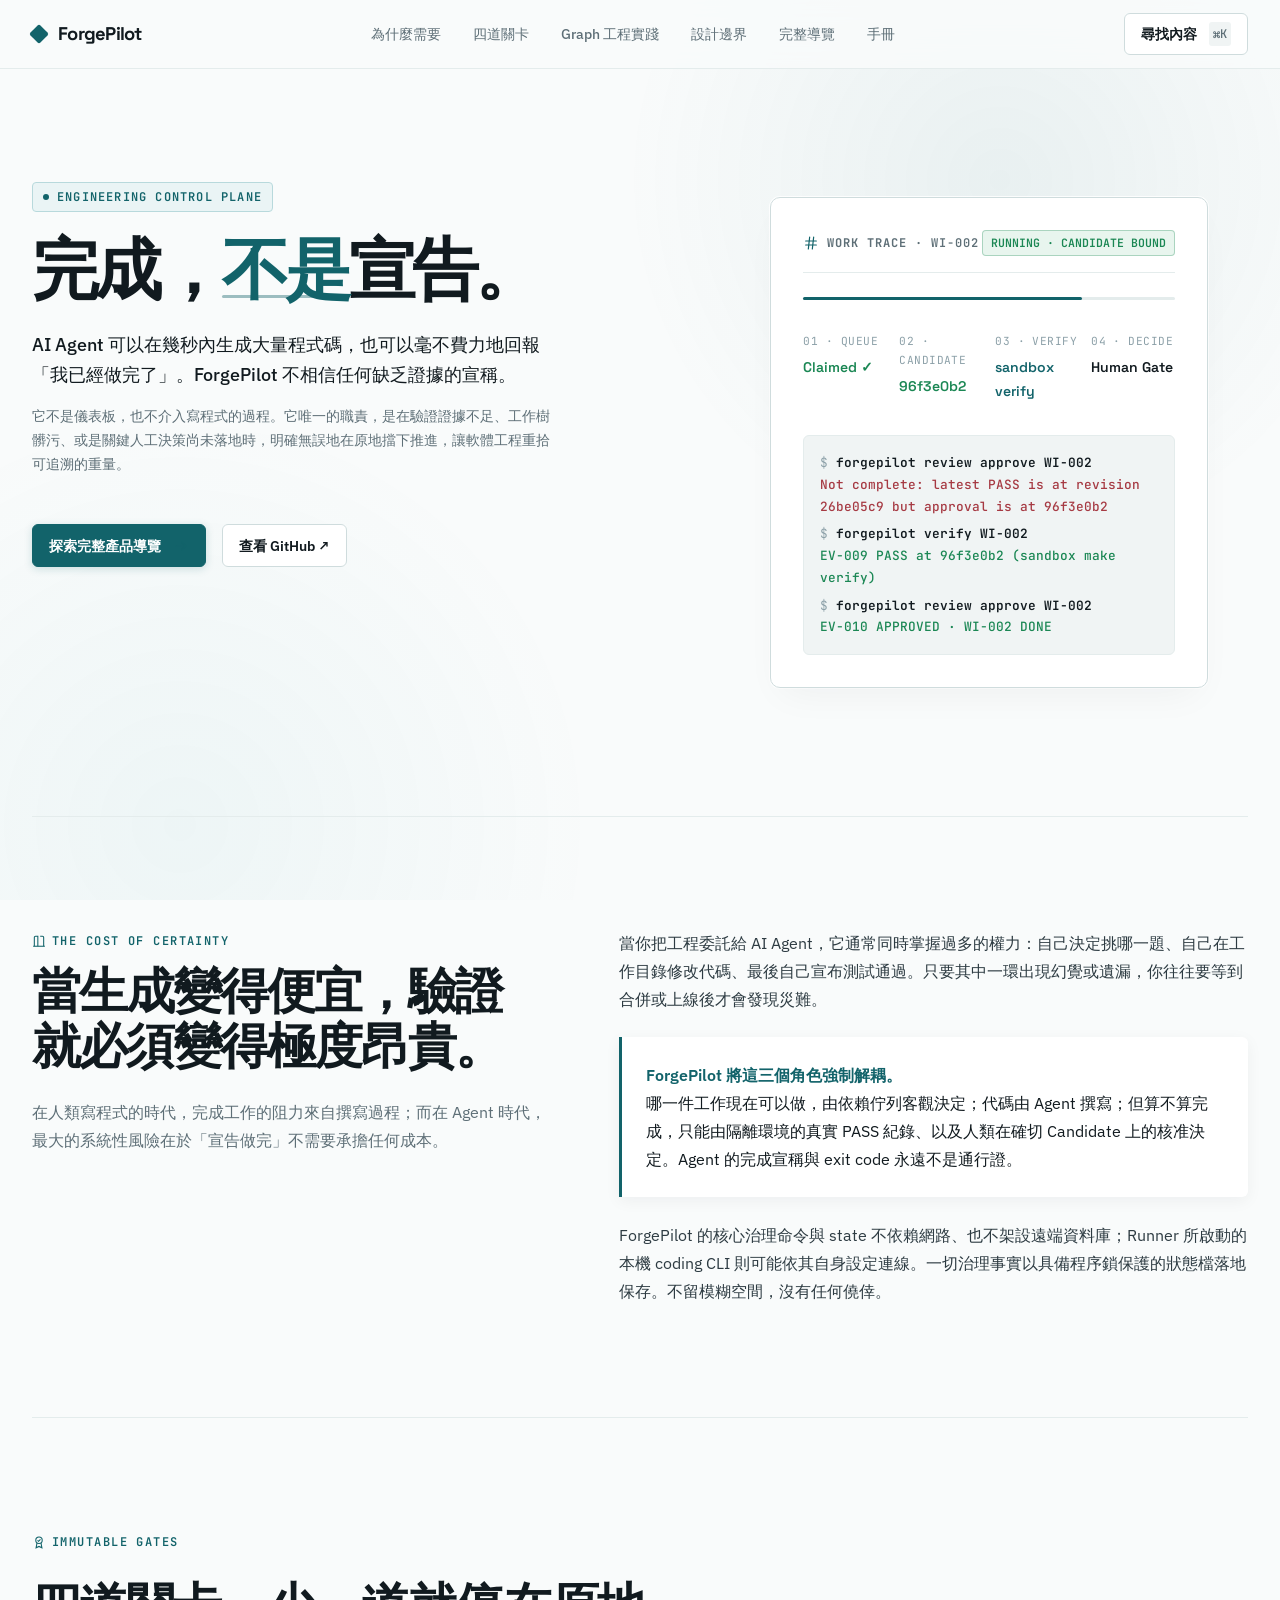
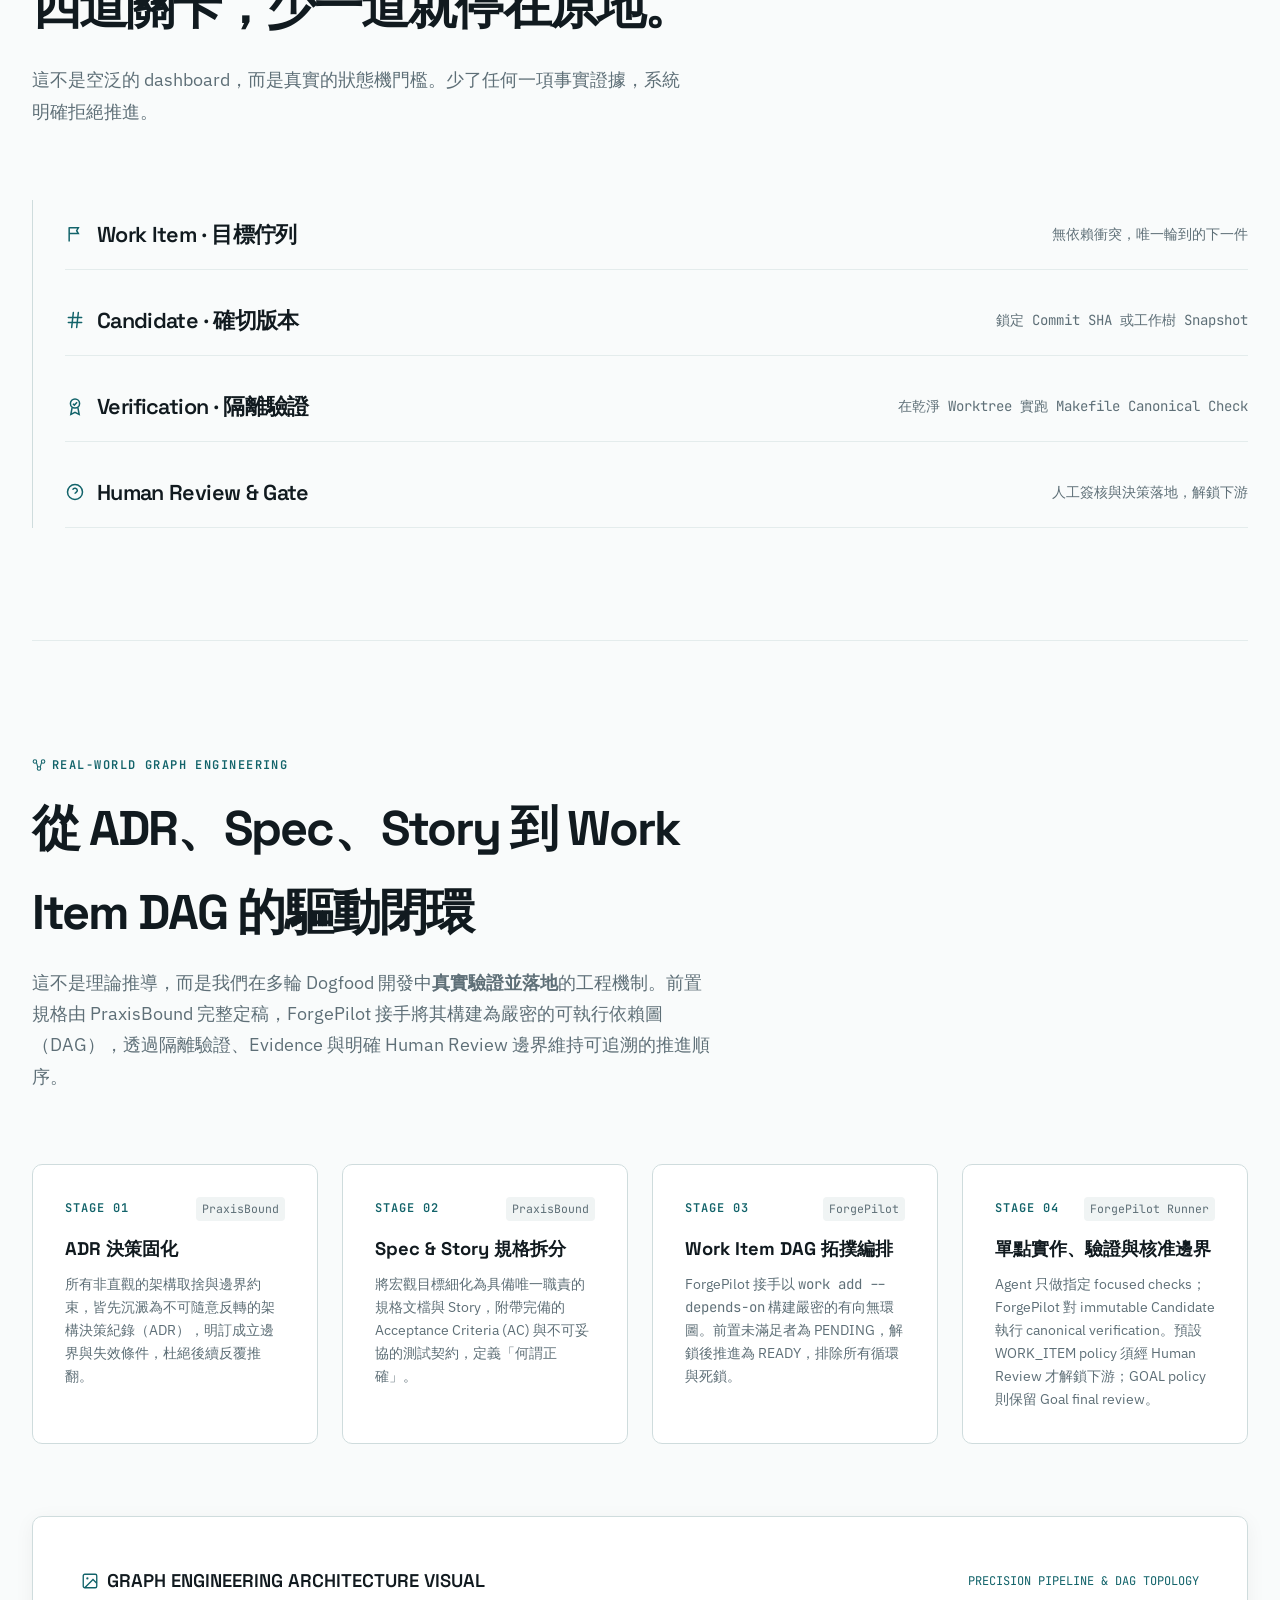
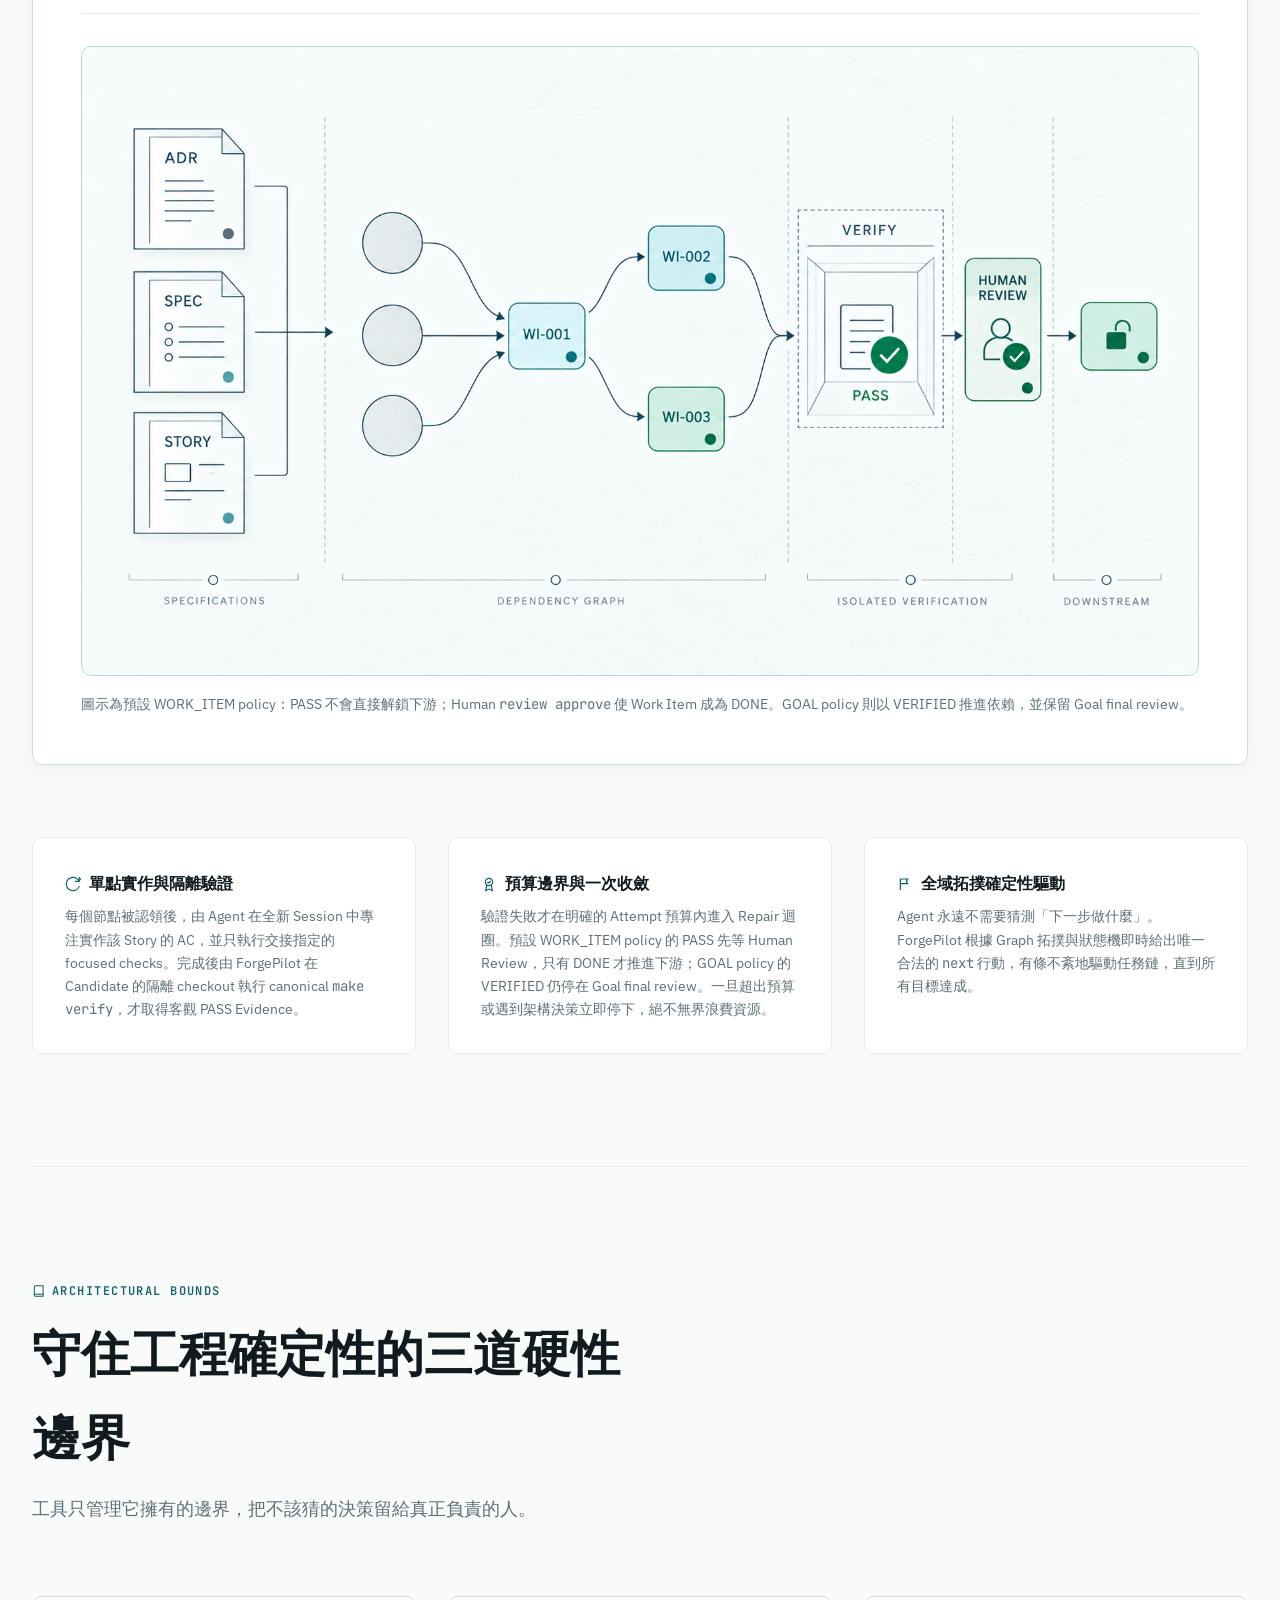
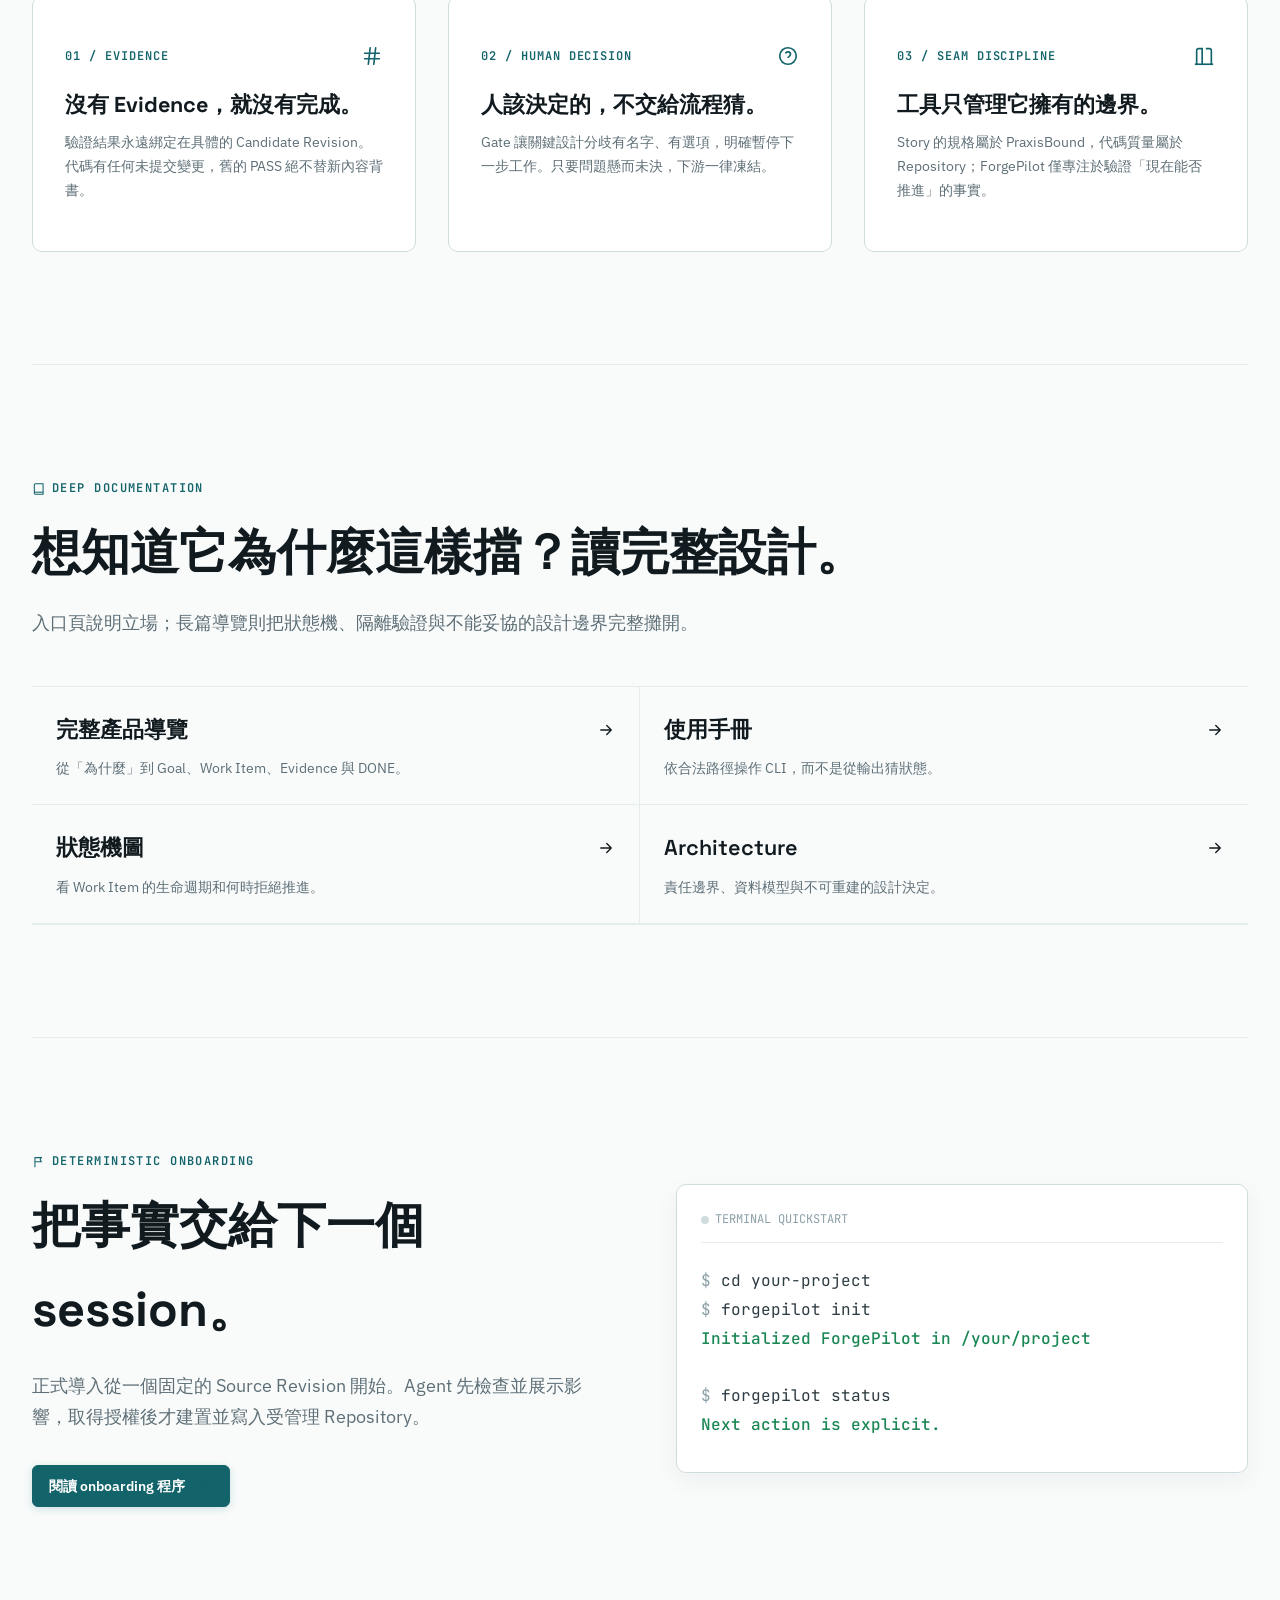
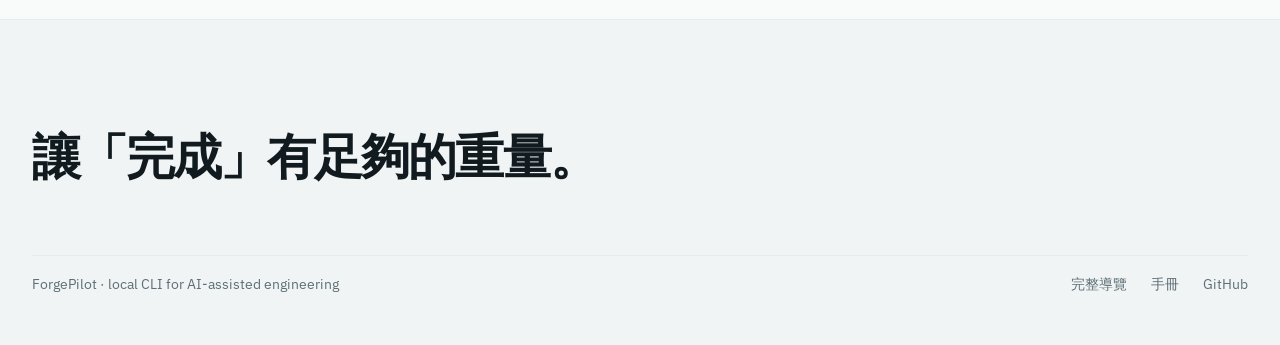
==== commit de9d9df8: "feat: [ repo ] align PraxisBound onboarding and Bootstrap contract" ====
--- a/docs/index.html
+++ b/docs/index.html
@@ -2,664 +2,1293 @@
 <html lang="zh-Hant">
 <head>
 <meta charset="utf-8">
-<meta name="viewport" content="width=device-width, initial-scale=1">
+<meta name="viewport" content="width=device-width, initial-scale=1, viewport-fit=cover">
+<meta name="description" content="ForgePilot 讓 AI 輔助工程中的可執行工作、驗證證據與人工決策維持在同一條可追溯的路徑上。">
 <link rel="icon" href="favicon.svg" type="image/svg+xml">
-<title>ForgePilot，讓「做完了」這句話變貴</title>
-<meta name="description" content="ForgePilot 是 AI 輔助開發的 engineering control plane。它不寫程式，只負責在證據不足的時候擋下「做完了」這句話，不管說的是 agent 還是你自己。">
+<link rel="preconnect" href="https://fonts.googleapis.com">
+<link rel="preconnect" href="https://fonts.gstatic.com" crossorigin>
+<link href="https://fonts.googleapis.com/css2?family=IBM+Plex+Sans:ital,wght@0,400;0,500;0,600;1,400&family=JetBrains+Mono:wght@400;500;600&family=Space+Grotesk:wght@500;600;700&display=swap" rel="stylesheet">
+<link rel="stylesheet" href="tokens.css">
+<title>ForgePilot — 完成，不是宣告</title>
 <style>
-:root {
-  --bg: #fbfaf8;
-  --panel: #ffffff;
-  --ink: #16150f;
-  --muted: #6b6a63;
-  --faint: #93918a;
-  --line: #e3e0d8;
-  --hair: #eeece5;
-  --accent: #0f7b5f;
-  --accent-soft: #e6f2ed;
-  --stop: #a33045;
-  --code-bg: #f4f2ec;
-  --mono: ui-monospace, "SF Mono", Menlo, Consolas, monospace;
-  --sans: -apple-system, BlinkMacSystemFont, "Segoe UI", "Noto Sans TC", "PingFang TC", sans-serif;
-}
-@media (prefers-color-scheme: dark) {
-  :root:not([data-theme="light"]) {
-    --bg: #131310; --panel: #1b1b17; --ink: #ecebe4; --muted: #a3a199;
-    --faint: #7a7871; --line: #302f29; --hair: #262520;
-    --accent: #4bbd97; --accent-soft: #16332a; --stop: #e08095; --code-bg: #201f1a;
-  }
-}
-* { box-sizing: border-box; }
-html { scroll-behavior: smooth; }
+/* ── 全局重置與基底排版 ── */
+html, body { overflow-x: clip; }
+html { scroll-behavior: smooth; background: var(--color-paper); }
 body {
-  margin: 0; background: var(--bg); color: var(--ink);
-  font-family: var(--sans); line-height: 1.75; font-size: 16px;
+  margin: 0;
+  background: var(--color-paper);
+  color: var(--color-ink-soft);
+  font-family: var(--font-body);
+  font-size: var(--text-base);
+  line-height: 1.72;
   -webkit-font-smoothing: antialiased;
-}
-.wrap { max-width: 1000px; margin: 0 auto; padding: 0 28px; }
-.narrow { max-width: 700px; }
-a { color: var(--accent); text-decoration-thickness: 1px; text-underline-offset: 3px; }
-p { margin: 0 0 18px; }
-code {
-  font-family: var(--mono); font-size: .88em;
-  background: var(--code-bg); padding: 1.5px 5px; border-radius: 4px;
+  position: relative;
+}
+*, *::before, *::after { box-sizing: border-box; }
+a { color: inherit; text-decoration-thickness: var(--rule); text-underline-offset: 3px; }
+button, input { font: inherit; }
+button { cursor: pointer; }
+code, pre, kbd { font-family: var(--font-mono); }
+h1, h2, h3, h4, .display-font { font-family: var(--font-display); color: var(--color-ink); }
+:focus-visible { outline: var(--rule) solid var(--color-focus); outline-offset: var(--space-2xs); }
+
+.shell { width: min(100% - (var(--space-md) * 2), 76rem); margin-inline: auto; position: relative; z-index: var(--z-base); }
+.sr-only { position: absolute; width: 1px; height: 1px; padding: 0; margin: -1px; overflow: hidden; clip: rect(0, 0, 0, 0); white-space: nowrap; border: 0; }
+
+/* ── 微動態自然水波光暈（純 CSS，拒絕粗暴霓虹光） ── */
+.ambient-scene {
+  position: fixed;
+  inset: 0;
+  pointer-events: none;
+  z-index: 0;
+  overflow: hidden;
+}
+.ambient-glow-top {
+  position: absolute;
+  top: -200px;
+  right: -100px;
+  width: 760px;
+  height: 760px;
+  border-radius: 50%;
+  background: radial-gradient(circle, rgba(18, 99, 106, 0.07) 0%, rgba(240, 244, 244, 0) 70%);
+  animation: ambientFloat 18s ease-in-out infinite alternate;
+}
+.ambient-glow-bottom {
+  position: absolute;
+  top: 45%;
+  left: -240px;
+  width: 840px;
+  height: 840px;
+  border-radius: 50%;
+  background: radial-gradient(circle, rgba(21, 143, 153, 0.05) 0%, rgba(240, 244, 244, 0) 70%);
+  animation: ambientFloat 24s ease-in-out infinite alternate-reverse;
+}
+@keyframes ambientFloat {
+  0% { transform: scale(0.96) translate(0, 0); opacity: 0.7; }
+  50% { transform: scale(1.06) translate(30px, 20px); opacity: 1; }
+  100% { transform: scale(0.98) translate(-20px, 35px); opacity: 0.8; }
+}
+
+/* ── 網站導覽 (Navbar) ── */
+.site-nav {
+  position: sticky;
+  inset-block-start: 0;
+  z-index: var(--z-sticky);
+  border-block-end: var(--rule) solid var(--color-rule);
+  background: color-mix(in srgb, var(--color-paper) 88%, transparent);
+  backdrop-filter: blur(14px);
+}
+.site-nav__inner {
+  min-height: 4.25rem;
+  display: flex;
+  align-items: center;
+  justify-content: space-between;
+  gap: var(--space-sm);
+}
+.wordmark {
+  display: inline-flex;
+  align-items: center;
+  gap: var(--space-xs);
+  color: var(--color-ink);
+  font-family: var(--font-display);
+  font-size: var(--text-md);
+  font-weight: 700;
+  letter-spacing: -0.04em;
+  text-decoration: none;
+  white-space: nowrap;
+}
+.brand-diamond {
+  width: 14px;
+  height: 14px;
+  background: var(--color-accent);
+  transform: rotate(45deg);
+  border-radius: 2px;
+  transition: transform .3s var(--ease-out);
+}
+.wordmark:hover .brand-diamond { transform: rotate(90deg) scale(1.1); }
+.nav-links {
+  display: none;
+  align-items: center;
+  gap: var(--space-lg);
+  list-style: none;
+  margin: 0;
+  padding: 0;
+}
+.nav-links a {
+  color: var(--color-muted);
+  font-size: var(--text-sm);
+  font-weight: 500;
+  text-decoration: none;
+  white-space: nowrap;
+  transition: color var(--dur-short) var(--ease-out);
+}
+.nav-links a:hover { color: var(--color-accent); }
+
+/* ── 按鈕系統 ── */
+.command-trigger, .button {
+  min-height: var(--control-height);
+  display: inline-flex;
+  align-items: center;
+  justify-content: center;
+  gap: var(--space-xs);
+  border: var(--rule) solid var(--color-rule-strong);
+  border-radius: var(--radius-control);
+  background: var(--color-surface);
+  color: var(--color-ink);
+  font-size: var(--text-sm);
+  font-weight: 600;
+  padding-inline: var(--space-sm);
+  text-decoration: none;
+  white-space: nowrap;
+  transition: background-color var(--dur-short) var(--ease-out), border-color var(--dur-short) var(--ease-out), color var(--dur-short) var(--ease-out), transform var(--dur-micro) var(--ease-out);
+}
+.command-trigger kbd {
+  color: var(--color-muted);
+  font-family: var(--font-mono);
+  font-size: var(--text-xs);
+  font-weight: 500;
+  padding: 2px 4px;
+  border-radius: 3px;
+  background: var(--color-paper-deep);
+}
+.button--primary {
+  background: var(--color-accent);
+  border-color: var(--color-accent);
+  color: var(--color-accent-ink);
+  box-shadow: 0 2px 8px rgba(18, 99, 106, 0.18);
+}
+.button--quiet { border-color: var(--color-rule-strong); background: var(--color-surface); }
+.button--primary:hover {
+  background: var(--color-ink);
+  border-color: var(--color-ink);
+  color: #ffffff;
+  transform: translateY(-1px);
+}
+.command-trigger:hover, .button--quiet:hover {
+  border-color: var(--color-accent);
+  color: var(--color-accent);
+}
+
+/* ── HERO 區塊 ── */
+.hero {
+  padding-block: var(--space-3xl) var(--space-3xl);
+  border-block-end: var(--rule) solid var(--color-rule);
+}
+.hero__layout {
+  display: grid;
+  grid-template-columns: 1.15fr 0.95fr;
+  gap: var(--space-2xl);
+  align-items: start;
+}
+.hero-tag {
+  display: inline-flex;
+  align-items: center;
+  gap: 8px;
+  font-family: var(--font-mono);
+  font-size: var(--text-xs);
+  font-weight: 600;
+  letter-spacing: 0.1em;
+  text-transform: uppercase;
+  color: var(--color-accent);
+  background: var(--color-accent-soft);
+  border: var(--rule) solid var(--color-accent-border);
+  padding: 4px 10px;
+  border-radius: var(--radius-badge);
+  margin-block-end: var(--space-md);
+}
+.hero-tag-dot {
+  width: 6px;
+  height: 6px;
+  border-radius: 50%;
+  background: var(--color-accent);
+  box-shadow: 0 0 0 0 var(--color-accent);
+  animation: pulseDot 2.4s infinite;
+}
+@keyframes pulseDot {
+  0% { transform: scale(0.95); box-shadow: 0 0 0 0 rgba(18, 99, 106, 0.6); }
+  70% { transform: scale(1); box-shadow: 0 0 0 6px rgba(18, 99, 106, 0); }
+  100% { transform: scale(0.95); box-shadow: 0 0 0 0 rgba(18, 99, 106, 0); }
+}
+
+.hero__word {
+  margin: 0 0 var(--space-md);
+  font-family: var(--font-display);
+  font-size: var(--text-display);
+  font-weight: 700;
+  letter-spacing: -0.055em;
+  line-height: 1.05;
+}
+.hero__word span.mark-accent {
+  color: var(--color-accent);
+  position: relative;
+  display: inline-block;
+}
+.hero__word span.mark-accent::after {
+  content: "";
+  position: absolute;
+  left: 0;
+  right: 0;
+  bottom: 8px;
+  height: 3px;
+  background: color-mix(in srgb, var(--color-accent) 40%, transparent);
+  border-radius: 2px;
+}
+
+.hero__prose {
+  display: grid;
+  gap: var(--space-sm);
+  max-width: 52ch;
+  margin-block-end: var(--space-xl);
+  font-size: var(--text-base);
+  color: var(--color-ink-soft);
+}
+.hero__prose p.lead {
+  font-size: var(--text-md);
+  font-weight: 500;
+  line-height: 1.6;
+  color: var(--color-ink);
+  margin: 0;
+}
+.hero__prose p.context {
+  color: var(--color-muted);
+  font-size: var(--text-sm);
+  line-height: 1.7;
+  margin: 0;
+}
+.hero__actions {
+  display: flex;
+  flex-wrap: wrap;
+  gap: var(--space-sm);
+}
+
+/* ── Work Trace 儀表（陶瓷紙感面板，非黑底） ── */
+.trace-stage {
+  position: relative;
+  background: var(--color-surface);
+  border: var(--rule) solid var(--color-rule-strong);
+  border-radius: var(--radius-surface);
+  padding: var(--space-lg);
+  box-shadow: 0 16px 36px -12px var(--color-shadow), 0 0 0 1px rgba(255, 255, 255, 0.8);
+  transition: transform var(--dur-short) var(--ease-out), box-shadow var(--dur-short) var(--ease-out);
+}
+.trace-stage:hover {
+  transform: translateY(-2px);
+  box-shadow: 0 20px 40px -10px rgba(18, 99, 106, 0.08), 0 0 0 1px var(--color-accent-border);
+}
+.trace-stage__caption {
+  display: flex;
+  justify-content: space-between;
+  align-items: center;
+  padding-block-end: var(--space-sm);
+  border-block-end: var(--rule) solid var(--color-rule);
+  margin-block-end: var(--space-md);
+}
+.trace-stage__title {
+  font-family: var(--font-mono);
+  font-size: var(--text-xs);
+  letter-spacing: 0.08em;
+  text-transform: uppercase;
+  color: var(--color-muted);
+  font-weight: 600;
+  display: flex;
+  align-items: center;
+  gap: 8px;
+}
+.trace-badge {
+  background: var(--color-success-soft);
+  color: var(--color-success);
+  border: var(--rule) solid color-mix(in srgb, var(--color-success) 30%, transparent);
+  font-family: var(--font-mono);
+  font-size: 0.72rem;
+  padding: 2px 8px;
+  border-radius: 4px;
+  font-weight: 600;
+}
+
+.trace-meter {
+  position: relative;
+  height: 3px;
+  background: var(--color-rule);
+  border-radius: 2px;
+  margin-block-end: var(--space-lg);
+}
+.trace-meter__bar {
+  position: absolute;
+  top: 0;
+  left: 0;
+  height: 100%;
+  width: 75%;
+  background: var(--color-accent);
+  border-radius: 2px;
+  animation: tracePulse 4s ease-in-out infinite alternate;
+}
+@keyframes tracePulse {
+  0% { width: 55%; }
+  100% { width: 92%; }
+}
+
+.trace-nodes {
+  display: grid;
+  grid-template-columns: repeat(4, 1fr);
+  gap: var(--space-xs);
+  list-style: none;
+  margin: 0 0 var(--space-lg);
+  padding: 0;
+}
+.trace-node { display: flex; flex-direction: column; gap: 4px; }
+.trace-node__state {
+  font-family: var(--font-mono);
+  font-size: 0.7rem;
+  color: var(--color-faint);
+  letter-spacing: 0.04em;
+}
+.trace-node__fact {
+  font-family: var(--font-display);
+  font-size: var(--text-sm);
+  font-weight: 600;
+  color: var(--color-ink);
+}
+.trace-node.is-done .trace-node__fact { color: var(--color-success); }
+.trace-node.is-active .trace-node__fact { color: var(--color-accent); }
+
+.trace-terminal {
+  background: var(--color-paper-deep);
+  border: var(--rule) solid var(--color-rule);
+  border-radius: var(--radius-control);
+  padding: var(--space-sm);
+  font-family: var(--font-mono);
+  font-size: 0.8rem;
+  line-height: 1.7;
+}
+.t-cmd { color: var(--color-ink); font-weight: 600; }
+.t-cmd::before { content: "$ "; color: var(--color-faint); font-weight: 400; }
+.t-pass { color: var(--color-success); font-weight: 500; }
+.t-stop { color: var(--color-error); font-weight: 500; }
+
+/* ── 深度剖析（有段落感的結構文案） ── */
+.problem-deepdive {
+  padding-block: var(--space-3xl);
+  border-block-end: var(--rule) solid var(--color-rule);
+}
+.deepdive__layout {
+  display: grid;
+  grid-template-columns: 0.9fr 1.1fr;
+  gap: var(--space-2xl);
+  align-items: start;
 }
 .eyebrow {
-  font-family: var(--mono); font-size: 11.5px; letter-spacing: .16em;
-  text-transform: uppercase; color: var(--faint); margin: 0 0 14px;
-}
-.icon { width: 22px; height: 22px; display: block; stroke: currentColor; fill: none;
-        stroke-width: 1.5; stroke-linecap: round; stroke-linejoin: round; }
-.icon-lg { width: 26px; height: 26px; }
-
-/* ── 導覽 ─────────────────────────────────── */
-nav {
-  border-bottom: 1px solid var(--hair); position: sticky; top: 0; z-index: 10;
-  background: color-mix(in srgb, var(--bg) 88%, transparent);
-  backdrop-filter: saturate(180%) blur(12px);
-}
-nav .wrap { display: flex; align-items: center; gap: 22px; height: 58px; }
-.brand { display: flex; align-items: center; gap: 9px; font-weight: 600; letter-spacing: -.01em; }
-.brand svg { color: var(--accent); }
-nav .spacer { flex: 1; }
-nav a { color: var(--muted); text-decoration: none; font-size: 14.5px; }
-nav a:hover { color: var(--ink); }
-@media (max-width: 700px) { nav .hide-sm { display: none; } }
-
-/* ── Hero ─────────────────────────────────── */
-header.hero { padding: 96px 0 76px; border-bottom: 1px solid var(--line); }
-h1 {
-  font-size: clamp(38px, 6.4vw, 62px); line-height: 1.08;
-  letter-spacing: -.03em; margin: 0 0 26px; max-width: 15ch; font-weight: 600;
-}
-h1 em { font-style: normal; color: var(--accent); }
-.lede { font-size: clamp(17px, 2.2vw, 20px); color: var(--muted); max-width: 54ch; margin: 0 0 34px; }
-.cta { display: flex; flex-wrap: wrap; gap: 12px; align-items: center; }
-.btn {
-  display: inline-flex; align-items: center; gap: 8px; text-decoration: none;
-  font-size: 15px; padding: 11px 20px; border-radius: 999px; border: 1px solid var(--line);
-  color: var(--ink); background: var(--panel); transition: border-color .15s, transform .15s;
-}
-.btn:hover { border-color: var(--accent); transform: translateY(-1px); }
-.btn.primary { background: var(--accent); border-color: var(--accent); color: #fff; }
-:root:not([data-theme="light"]) .btn.primary { color: #10221c; }
-.btn .icon { width: 17px; height: 17px; stroke-width: 1.7; }
-
-/* ── 區塊 ─────────────────────────────────── */
-section { padding: 78px 0; border-bottom: 1px solid var(--hair); }
-h2 {
-  font-size: clamp(26px, 3.6vw, 34px); line-height: 1.25; letter-spacing: -.02em;
-  margin: 0 0 22px; font-weight: 600; max-width: 22ch;
-}
-h3 { font-size: 17.5px; margin: 0 0 8px; letter-spacing: -.01em; }
-.section-head { display: flex; align-items: baseline; gap: 16px; margin-bottom: 34px; }
-.section-head .num {
-  font-family: var(--mono); font-size: 12px; color: var(--faint);
-  letter-spacing: .1em; padding-top: 6px;
-}
-.body-text { max-width: 64ch; }
-.body-text p { color: var(--ink); }
-.body-text p.dim { color: var(--muted); }
-.pull {
-  font-size: clamp(19px, 2.6vw, 23px); line-height: 1.55; letter-spacing: -.015em;
-  border-left: 2px solid var(--accent); padding: 2px 0 2px 22px; margin: 34px 0;
-  max-width: 30ch; color: var(--ink);
-}
-
-/* ── 卡片格 ───────────────────────────────── */
-.grid { display: grid; gap: 1px; background: var(--line); border: 1px solid var(--line); border-radius: 12px; overflow: hidden; }
-.grid.two { grid-template-columns: repeat(2, 1fr); }
-.grid.three { grid-template-columns: repeat(3, 1fr); }
-.cell { background: var(--bg); padding: 26px 24px; }
-.cell .icon { color: var(--accent); margin-bottom: 14px; }
-.cell p { margin: 0; font-size: 14.8px; color: var(--muted); line-height: 1.7; }
-.cell .tag {
-  font-family: var(--mono); font-size: 11px; letter-spacing: .1em; text-transform: uppercase;
-  color: var(--faint); display: block; margin-top: 12px;
-}
-@media (max-width: 760px) { .grid.two, .grid.three { grid-template-columns: 1fr; } }
-
-/* ── 步驟 ─────────────────────────────────── */
-.steps { border-top: 1px solid var(--line); margin-top: 8px; }
-.stepline {
-  display: grid; grid-template-columns: 116px 1fr; gap: 28px;
-  padding: 26px 0; border-bottom: 1px solid var(--hair);
-}
-.stepline .k {
-  font-family: var(--mono); font-size: 12.5px; color: var(--accent);
-  letter-spacing: .04em; padding-top: 3px;
-}
-.stepline p { margin: 0; color: var(--muted); font-size: 15px; }
-.stepline strong { color: var(--ink); font-weight: 600; }
-@media (max-width: 700px) { .stepline { grid-template-columns: 1fr; gap: 6px; } }
-
-/* ── 終端機 ───────────────────────────────── */
-.term {
-  background: var(--code-bg); border: 1px solid var(--line); border-radius: 12px;
-  font-family: var(--mono); font-size: 13px; line-height: 1.75; overflow-x: auto;
-  margin: 0; padding: 0;
-}
-.term .bar {
-  display: flex; align-items: center; gap: 7px; padding: 11px 16px;
-  border-bottom: 1px solid var(--line); color: var(--faint); font-size: 11px;
-  letter-spacing: .1em; text-transform: uppercase;
-}
-.term .dot { width: 9px; height: 9px; border-radius: 50%; background: var(--line); }
-.term pre { margin: 0; padding: 18px 20px; white-space: pre; }
-.term .c { color: var(--ink); }
-.term .c::before { content: "$ "; color: var(--faint); }
-.term .o { color: var(--muted); }
-.term .ok { color: var(--accent); }
-.term .no { color: var(--stop); }
-
-/* ── 圖 ───────────────────────────────────── */
-figure { margin: 30px 0 0; }
-figure svg { width: 100%; height: auto; display: block; }
-figcaption {
-  font-size: 13.5px; color: var(--faint); margin-top: 12px;
-  padding-top: 10px; border-top: 1px solid var(--hair); max-width: 62ch;
-}
-.d-box { fill: var(--panel); stroke: var(--line); stroke-width: 1.2; }
-.d-box.on { stroke: var(--accent); }
-.d-line { stroke: var(--line); stroke-width: 1.2; fill: none; }
-.d-line.on { stroke: var(--accent); }
-.d-line.stopline { stroke: var(--stop); stroke-dasharray: 4 3; }
-.d-t { fill: var(--ink); font-size: 14px; font-weight: 600; }
-.d-t.small { font-size: 12.5px; font-weight: 500; fill: var(--muted); }
-.d-lab {
-  fill: var(--faint); font-size: 11.5px; font-family: var(--mono);
-  letter-spacing: .04em;
-}
-.d-lab.on { fill: var(--accent); }
-.d-lab.stop { fill: var(--stop); }
-.d-dot { fill: var(--bg); stroke: var(--accent); stroke-width: 1.6; }
-.d-dot.human { fill: var(--accent); }
-
-/* ── 對照 ─────────────────────────────────── */
-.split { display: grid; grid-template-columns: 1fr 1fr; gap: 46px; align-items: start; }
-@media (max-width: 820px) { .split { grid-template-columns: 1fr; gap: 34px; } }
-ul.plain { list-style: none; padding: 0; margin: 0; }
-ul.plain li {
-  display: flex; gap: 12px; padding: 13px 0; border-bottom: 1px solid var(--hair);
-  font-size: 15px; color: var(--muted); line-height: 1.65;
-}
-ul.plain li .icon { flex: none; margin-top: 3px; width: 18px; height: 18px; }
-ul.plain li b { color: var(--ink); font-weight: 600; }
-.yes .icon { color: var(--accent); }
-.no-list .icon { color: var(--faint); }
-
-/* ── 頁尾 ─────────────────────────────────── */
-footer { padding: 60px 0 80px; color: var(--faint); font-size: 14.5px; }
-footer .links { display: flex; flex-wrap: wrap; gap: 20px; margin-bottom: 26px; }
-footer a { color: var(--muted); text-decoration: none; }
-footer a:hover { color: var(--accent); }
-footer p { max-width: 60ch; margin: 0 0 10px; }
+  margin: 0 0 var(--space-xs);
+  color: var(--color-accent);
+  font-family: var(--font-mono);
+  font-size: var(--text-xs);
+  font-weight: 600;
+  letter-spacing: 0.12em;
+  text-transform: uppercase;
+  display: inline-flex;
+  align-items: center;
+  gap: 6px;
+}
+.deepdive__title {
+  margin: 0 0 var(--space-md);
+  font-size: var(--text-display-s);
+  letter-spacing: -0.04em;
+  line-height: 1.15;
+}
+.deepdive__prose {
+  display: grid;
+  gap: var(--space-md);
+  font-size: var(--text-base);
+  color: var(--color-ink-soft);
+  line-height: 1.75;
+}
+.deepdive__prose p { margin: 0; }
+.deepdive__callout {
+  background: var(--color-surface);
+  border-inline-start: 3px solid var(--color-accent);
+  border-radius: 0 var(--radius-control) var(--radius-control) 0;
+  padding: var(--space-md);
+  box-shadow: 0 4px 16px var(--color-shadow);
+  color: var(--color-ink);
+}
+.deepdive__callout strong { color: var(--color-accent); font-weight: 600; }
+
+/* ── 流程動態推進 ── */
+.proof {
+  border-block-end: var(--rule) solid var(--color-rule);
+  padding-block: var(--space-3xl);
+}
+.proof__layout { display: grid; gap: var(--space-2xl); }
+.proof__copy h2 { margin: 0 0 var(--space-sm); font-size: var(--text-display-s); letter-spacing: -0.04em; }
+.proof__copy p { max-width: 60ch; color: var(--color-muted); font-size: var(--text-md); margin: 0; }
+
+.proof-flow {
+  position: relative;
+  display: grid;
+  gap: var(--space-sm);
+  border-inline-start: var(--rule) solid var(--color-rule-strong);
+  padding-inline-start: var(--space-lg);
+}
+.proof-flow::before {
+  position: absolute;
+  inset-block: 0 auto;
+  inset-inline-start: calc(var(--space-3xs) * -1);
+  width: var(--space-2xs);
+  background: var(--color-accent);
+  content: "";
+  transform: scaleY(0);
+  transform-origin: top;
+}
+.proof-flow.is-in::before { animation: draw-line var(--dur-draw) var(--ease-out) forwards; }
+.flow-node {
+  display: flex;
+  align-items: center;
+  justify-content: space-between;
+  gap: var(--space-sm);
+  padding-block: var(--space-sm);
+  border-block-end: var(--rule) solid var(--color-rule);
+  opacity: 0;
+  transform: translateY(var(--space-xs));
+}
+.proof-flow.is-in .flow-node { animation: settle var(--dur-long) var(--ease-out) forwards; }
+.proof-flow.is-in .flow-node:nth-child(2) { animation-delay: var(--dur-micro); }
+.proof-flow.is-in .flow-node:nth-child(3) { animation-delay: calc(var(--dur-micro) * 2); }
+.proof-flow.is-in .flow-node:nth-child(4) { animation-delay: calc(var(--dur-micro) * 3); }
+.flow-node__left { display: flex; align-items: center; gap: 12px; }
+.flow-node__icon { color: var(--color-accent); width: 20px; height: 20px; flex-shrink: 0; }
+.flow-node__name { color: var(--color-ink); font-family: var(--font-display); font-size: var(--text-lg); font-weight: 600; letter-spacing: -0.03em; }
+.flow-node__fact { color: var(--color-muted); font-size: var(--text-sm); font-family: var(--font-mono); }
+
+/* ── 三大架構原則 ── */
+.principles { padding-block: var(--space-3xl); border-block-end: var(--rule) solid var(--color-rule); }
+.principles__head { margin-block-end: var(--space-2xl); max-width: 60ch; }
+.principles__head h2 { margin: 0 0 var(--space-xs); font-size: var(--text-display-s); }
+.principles__head p { margin: 0; color: var(--color-muted); font-size: var(--text-md); }
+.principles__grid { display: grid; gap: var(--space-lg); grid-template-columns: repeat(3, 1fr); }
+.principle-card {
+  background: var(--color-surface);
+  border: var(--rule) solid var(--color-rule-strong);
+  border-radius: var(--radius-surface);
+  padding: var(--space-xl) var(--space-lg);
+  transition: all var(--dur-short) var(--ease-out);
+  display: flex;
+  flex-direction: column;
+}
+.principle-card:hover {
+  border-color: var(--color-accent-border);
+  box-shadow: 0 12px 28px -8px rgba(18, 99, 106, 0.08);
+  transform: translateY(-2px);
+}
+.principle-card__top {
+  display: flex;
+  justify-content: space-between;
+  align-items: center;
+  margin-block-end: var(--space-md);
+}
+.principle-card__num {
+  font-family: var(--font-mono);
+  font-size: var(--text-xs);
+  color: var(--color-accent);
+  font-weight: 600;
+  letter-spacing: 0.08em;
+}
+.principle-card__icon { color: var(--color-accent); width: 22px; height: 22px; }
+.principle-card__title { margin: 0 0 var(--space-xs); font-size: var(--text-lg); line-height: 1.3; }
+.principle-card__body { margin: 0; color: var(--color-muted); font-size: var(--text-sm); line-height: 1.7; flex-grow: 1; }
+
+/* ── 預留擴充區塊 (Slot for future sections) ── */
+.custom-extension-slot {
+  margin-block: var(--space-2xl);
+  padding: var(--space-lg);
+  border: 1px dashed var(--color-rule-strong);
+  border-radius: var(--radius-surface);
+  background: color-mix(in srgb, var(--color-paper-deep) 50%, transparent);
+  text-align: center;
+  color: var(--color-faint);
+  font-family: var(--font-mono);
+  font-size: var(--text-xs);
+  letter-spacing: 0.08em;
+}
+
+/* ── Graph Engineering: 完整實踐機制與閉環流程 ── */
+.graph-engineering {
+  padding-block: var(--space-3xl);
+  border-block-end: var(--rule) solid var(--color-rule);
+}
+.graph-head {
+  max-width: 68ch;
+  margin-block-end: var(--space-2xl);
+}
+.graph-head h2 {
+  margin: 0 0 var(--space-xs);
+  font-size: var(--text-display-s);
+  letter-spacing: -0.04em;
+}
+.graph-head p {
+  margin: 0;
+  color: var(--color-muted);
+  font-size: var(--text-md);
+  line-height: 1.7;
+}
+
+.graph-pipeline {
+  display: grid;
+  grid-template-columns: repeat(4, 1fr);
+  gap: var(--space-md);
+  margin-block-end: var(--space-2xl);
+}
+.pipeline-step {
+  background: var(--color-surface);
+  border: var(--rule) solid var(--color-rule-strong);
+  border-radius: var(--radius-surface);
+  padding: var(--space-lg);
+  display: flex;
+  flex-direction: column;
+  position: relative;
+  transition: transform var(--dur-short) var(--ease-out), box-shadow var(--dur-short) var(--ease-out), border-color var(--dur-short) var(--ease-out);
+}
+.pipeline-step:hover {
+  transform: translateY(-2px);
+  border-color: var(--color-accent-border);
+  box-shadow: 0 10px 24px -6px rgba(18, 99, 106, 0.08);
+}
+.pipeline-step__head {
+  display: flex;
+  justify-content: space-between;
+  align-items: center;
+  margin-block-end: var(--space-sm);
+}
+.pipeline-step__tag {
+  font-family: var(--font-mono);
+  font-size: var(--text-xs);
+  font-weight: 600;
+  color: var(--color-accent);
+  letter-spacing: 0.08em;
+}
+.pipeline-step__badge {
+  font-family: var(--font-mono);
+  font-size: 0.72rem;
+  padding: 2px 6px;
+  border-radius: 4px;
+  background: var(--color-paper-deep);
+  color: var(--color-muted);
+}
+.pipeline-step__title {
+  font-family: var(--font-display);
+  font-size: var(--text-md);
+  margin: 0 0 var(--space-xs);
+  line-height: 1.3;
+}
+.pipeline-step__desc {
+  color: var(--color-muted);
+  font-size: var(--text-sm);
+  line-height: 1.65;
+  margin: 0;
+  flex-grow: 1;
+}
+
+/* Graph 架構圖 */
+.graph-visual-card {
+  background: var(--color-surface);
+  border: var(--rule) solid var(--color-rule-strong);
+  border-radius: var(--radius-surface);
+  padding: var(--space-xl);
+  box-shadow: 0 4px 20px var(--color-shadow);
+  margin-block-end: var(--space-2xl);
+}
+.graph-visual-card__top {
+  display: flex;
+  justify-content: space-between;
+  align-items: center;
+  flex-wrap: wrap;
+  gap: var(--space-sm);
+  margin-block-end: var(--space-lg);
+  padding-block-end: var(--space-sm);
+  border-block-end: var(--rule) solid var(--color-rule);
+}
+.graph-visual-card__title {
+  display: flex;
+  align-items: center;
+  gap: 8px;
+  font-family: var(--font-display);
+  font-size: var(--text-md);
+  font-weight: 600;
+  color: var(--color-ink);
+}
+.graph-visual-card__meta {
+  font-family: var(--font-mono);
+  font-size: var(--text-xs);
+  color: var(--color-accent);
+}
+
+/* 圖像展示 */
+.graph-image-slot {
+  border: var(--rule) solid var(--color-accent-border);
+  border-radius: var(--radius-surface);
+  background: var(--color-paper-deep);
+  position: relative;
+  overflow: hidden;
+}
+.graph-image-slot img {
+  width: 100%;
+  height: auto;
+  display: block;
+  border-radius: calc(var(--radius-surface) - var(--rule));
+}
+
+/* 實踐三原則 */
+.graph-principles-grid {
+  display: grid;
+  grid-template-columns: repeat(3, 1fr);
+  gap: var(--space-lg);
+}
+.graph-principle {
+  background: var(--color-surface);
+  border: var(--rule) solid var(--color-rule);
+  border-radius: var(--radius-surface);
+  padding: var(--space-lg);
+}
+.graph-principle h4 {
+  font-family: var(--font-display);
+  font-size: var(--text-base);
+  margin: 0 0 var(--space-2xs);
+  display: flex;
+  align-items: center;
+  gap: 8px;
+  color: var(--color-ink);
+}
+.graph-principle p {
+  color: var(--color-muted);
+  font-size: var(--text-sm);
+  line-height: 1.65;
+  margin: 0;
+}
+
+/* 響應式佈局調整 */
+@media (max-width: 68rem) {
+  .graph-pipeline { grid-template-columns: repeat(2, 1fr); }
+  .graph-principles-grid { grid-template-columns: 1fr; }
+}
+@media (max-width: 44rem) {
+  .graph-pipeline { grid-template-columns: 1fr; }
+}
+
+/* ── 導覽指引與手冊 ── */
+.guide-intro {
+  display: grid;
+  gap: var(--space-xl);
+  padding-block: var(--space-3xl);
+  border-block-end: var(--rule) solid var(--color-rule);
+}
+.guide-intro h2 { margin: 0 0 var(--space-xs); font-size: var(--text-display-s); }
+.guide-intro__lede { max-width: 65ch; margin: 0; color: var(--color-muted); font-size: var(--text-md); }
+.guide-links { display: grid; border-block: var(--rule) solid var(--color-rule); grid-template-columns: repeat(2, 1fr); }
+.guide-link {
+  display: grid;
+  gap: var(--space-2xs);
+  padding: var(--space-md);
+  border-block-end: var(--rule) solid var(--color-rule);
+  color: var(--color-ink);
+  text-decoration: none;
+  transition: background-color var(--dur-short) var(--ease-out), color var(--dur-short) var(--ease-out);
+}
+.guide-link:nth-child(odd) { border-inline-end: var(--rule) solid var(--color-rule); }
+.guide-link__name {
+  font-family: var(--font-display);
+  font-size: var(--text-lg);
+  font-weight: 600;
+  display: flex;
+  align-items: center;
+  justify-content: space-between;
+}
+.guide-link__name svg { width: 18px; height: 18px; transition: transform .2s ease; }
+.guide-link:hover .guide-link__name svg { transform: translateX(3px); }
+.guide-link__description { color: var(--color-muted); font-size: var(--text-sm); }
+.guide-link:hover { background: var(--color-accent-soft); color: var(--color-accent); }
+
+/* ── 開始起手式 (Start) ── */
+.start { padding-block: var(--space-3xl); }
+.start__layout { display: grid; grid-template-columns: 1fr 1fr; gap: var(--space-2xl); align-items: center; }
+.start__title { margin: 0 0 var(--space-sm); font-size: var(--text-display-s); }
+.start__copy { max-width: 54ch; color: var(--color-muted); font-size: var(--text-md); margin-block-end: var(--space-lg); }
+.start-terminal {
+  background: var(--color-surface);
+  border: var(--rule) solid var(--color-rule-strong);
+  border-radius: var(--radius-surface);
+  padding: var(--space-md);
+  box-shadow: 0 8px 24px var(--color-shadow);
+}
+.start-terminal-head {
+  display: flex;
+  align-items: center;
+  gap: 6px;
+  padding-block-end: var(--space-xs);
+  border-block-end: var(--rule) solid var(--color-rule);
+  margin-block-end: var(--space-sm);
+  color: var(--color-faint);
+  font-size: var(--text-xs);
+  font-family: var(--font-mono);
+}
+.start-terminal-dot { width: 8px; height: 8px; border-radius: 50%; background: var(--color-rule-strong); }
+
+/* ── 頁尾 ── */
+.footer {
+  padding-block: var(--space-3xl) var(--space-xl);
+  border-block-start: var(--rule) solid var(--color-rule);
+  background: var(--color-paper-deep);
+}
+.footer__statement {
+  max-width: 20ch;
+  margin: 0;
+  font-family: var(--font-display);
+  font-size: var(--text-display-s);
+  font-weight: 700;
+  letter-spacing: -0.04em;
+  line-height: 1.05;
+  color: var(--color-ink);
+}
+.footer__meta {
+  display: flex;
+  flex-wrap: wrap;
+  gap: var(--space-sm) var(--space-lg);
+  align-items: center;
+  justify-content: space-between;
+  margin-block-start: var(--space-2xl);
+  padding-block-start: var(--space-sm);
+  border-block-start: var(--rule) solid var(--color-rule);
+  color: var(--color-muted);
+  font-size: var(--text-sm);
+}
+.footer__links { display: flex; flex-wrap: wrap; gap: var(--space-md); }
+.footer__links a { color: var(--color-muted); text-decoration: none; }
+.footer__links a:hover { color: var(--color-accent); }
+
+/* ── 搜尋 Dialog ── */
+.command-palette {
+  width: min(100% - (var(--space-md) * 2), 36rem);
+  max-height: min(80dvh, 40rem);
+  padding: 0;
+  border: var(--rule) solid var(--color-rule-strong);
+  border-radius: var(--radius-surface);
+  background: var(--color-paper-raised);
+  color: var(--color-ink);
+  box-shadow: 0 var(--space-md) var(--space-xl) rgba(17, 26, 31, 0.12);
+}
+.command-palette::backdrop { background: rgba(17, 26, 31, 0.35); backdrop-filter: blur(4px); }
+.command-palette__head { display: grid; gap: var(--space-2xs); padding: var(--space-md); border-block-end: var(--rule) solid var(--color-rule); }
+.command-palette__head label { color: var(--color-muted); font-size: var(--text-xs); font-weight: 600; letter-spacing: 0.06em; }
+.command-palette__input {
+  min-height: var(--control-height);
+  width: 100%;
+  border: var(--rule) solid var(--color-rule-strong);
+  border-radius: var(--radius-control);
+  background: var(--color-paper-deep);
+  color: var(--color-ink);
+  padding-inline: var(--space-sm);
+}
+.command-palette__results { display: grid; gap: var(--space-3xs); padding: var(--space-sm); }
+.command-item {
+  min-height: var(--control-height);
+  display: flex;
+  align-items: center;
+  justify-content: space-between;
+  gap: var(--space-sm);
+  border: var(--rule) solid transparent;
+  border-radius: var(--radius-control);
+  background: var(--color-paper-raised);
+  color: var(--color-ink);
+  padding-inline: var(--space-sm);
+  text-align: start;
+}
+.command-item:hover, .command-item.is-selected { background: var(--color-accent-soft); border-color: var(--color-accent-border); color: var(--color-accent); }
+.command-palette__footer { padding: var(--space-sm) var(--space-md); border-block-start: var(--rule) solid var(--color-rule); color: var(--color-muted); font-size: var(--text-xs); }
+
+@keyframes settle { to { opacity: 1; transform: translateY(0); } }
+@keyframes draw-line { to { transform: scaleY(1); } }
+
+@media (max-width: 960px) {
+  .hero__layout { grid-template-columns: 1fr; gap: var(--space-xl); }
+  .deepdive__layout { grid-template-columns: 1fr; }
+  .principles__grid { grid-template-columns: 1fr; }
+  .start__layout { grid-template-columns: 1fr; }
+  .guide-links { grid-template-columns: 1fr; }
+  .guide-link:nth-child(odd) { border-inline-end: 0; }
+}
+@media (min-width: 60rem) { .nav-links { display: flex; } }
 </style>
 </head>
 <body>
 
+<!-- 精緻北歐水波晨光 (純 CSS 微動態) -->
+<div class="ambient-scene" aria-hidden="true">
+  <div class="ambient-glow-top"></div>
+  <div class="ambient-glow-bottom"></div>
+</div>
+
+<!-- SVG 圖示資源庫 -->
 <svg width="0" height="0" style="position:absolute" aria-hidden="true">
   <defs>
-    <symbol id="i-gate" viewBox="0 0 24 24"><path d="M4 21V6a2 2 0 0 1 2-2h4v17"/><path d="M20 21V6a2 2 0 0 0-2-2h-4"/><path d="M2 21h20"/><path d="M14 12h.01"/></symbol>
-    <symbol id="i-seal" viewBox="0 0 24 24"><circle cx="12" cy="9" r="5.5"/><path d="M9.5 9.2l1.7 1.7 3.3-3.4"/><path d="M8.6 13.6L7 22l5-2.4L17 22l-1.6-8.4"/></symbol>
-    <symbol id="i-hash" viewBox="0 0 24 24"><path d="M4 9h16M4 15h16M10 3L8 21M16 3l-2 18"/></symbol>
-    <symbol id="i-ask" viewBox="0 0 24 24"><circle cx="12" cy="12" r="9"/><path d="M9.2 9.3a2.9 2.9 0 0 1 5.6.9c0 1.9-2.8 2.4-2.8 4"/><path d="M12 17.4h.01"/></symbol>
-    <symbol id="i-flag" viewBox="0 0 24 24"><path d="M5 21V4"/><path d="M5 4.5h11l-2 3.5 2 3.5H5"/></symbol>
-    <symbol id="i-term" viewBox="0 0 24 24"><rect x="2.5" y="4" width="19" height="16" rx="2.5"/><path d="M7 9.5l3 2.5-3 2.5M12.5 15h4"/></symbol>
-    <symbol id="i-lock" viewBox="0 0 24 24"><rect x="4" y="10.5" width="16" height="10.5" rx="2.5"/><path d="M8 10.5V7a4 4 0 0 1 8 0v3.5"/><path d="M12 15v2"/></symbol>
-    <symbol id="i-offline" viewBox="0 0 24 24"><circle cx="12" cy="12" r="9"/><path d="M3.2 9.5h17.6M3.2 14.5h17.6"/><path d="M12 3c-4.5 6-4.5 12 0 18 4.5-6 4.5-12 0-18z"/><path d="M4 20L20 4"/></symbol>
-    <symbol id="i-bot" viewBox="0 0 24 24"><rect x="3.5" y="7.5" width="17" height="12" rx="3"/><path d="M12 7.5V4M9 12.8h.01M15 12.8h.01M9.5 16.2h5"/></symbol>
-    <symbol id="i-arrow" viewBox="0 0 24 24"><path d="M5 12h14M13 6l6 6-6 6"/></symbol>
-    <symbol id="i-book" viewBox="0 0 24 24"><path d="M4 4.5A1.5 1.5 0 0 1 5.5 3H19v18H5.5A1.5 1.5 0 0 1 4 19.5z"/><path d="M4 17.5h15"/><path d="M8 7.5h7"/></symbol>
-    <symbol id="i-code" viewBox="0 0 24 24"><path d="M8.5 8L4 12l4.5 4M15.5 8l4.5 4-4.5 4"/></symbol>
-    <symbol id="i-map" viewBox="0 0 24 24"><path d="M3 6.5l6-2.5 6 2.5 6-2.5v14l-6 2.5-6-2.5-6 2.5z"/><path d="M9 4v14M15 6.5v14"/></symbol>
-    <symbol id="i-block" viewBox="0 0 24 24"><circle cx="12" cy="12" r="9"/><path d="M5.6 5.6l12.8 12.8"/></symbol>
-    <symbol id="i-clock" viewBox="0 0 24 24"><circle cx="12" cy="12" r="9"/><path d="M12 7v5.4l3.4 2"/></symbol>
-    <symbol id="i-stack" viewBox="0 0 24 24"><path d="M12 3l9 4.5-9 4.5-9-4.5z"/><path d="M3 12.5l9 4.5 9-4.5"/><path d="M3 17l9 4.5 9-4.5"/></symbol>
+    <symbol id="i-gate" viewBox="0 0 24 24"><path d="M4 21V6a2 2 0 0 1 2-2h4v17" fill="none" stroke="currentColor" stroke-width="1.8"/><path d="M20 21V6a2 2 0 0 0-2-2h-4" fill="none" stroke="currentColor" stroke-width="1.8"/><path d="M2 21h20" fill="none" stroke="currentColor" stroke-width="1.8"/><path d="M14 12h.01" stroke="currentColor" stroke-width="2.5"/></symbol>
+    <symbol id="i-seal" viewBox="0 0 24 24"><circle cx="12" cy="9" r="5.5" fill="none" stroke="currentColor" stroke-width="1.8"/><path d="M9.5 9.2l1.7 1.7 3.3-3.4" fill="none" stroke="currentColor" stroke-width="1.8"/><path d="M8.6 13.6L7 22l5-2.4L17 22l-1.6-8.4" fill="none" stroke="currentColor" stroke-width="1.8"/></symbol>
+    <symbol id="i-hash" viewBox="0 0 24 24"><path d="M4 9h16M4 15h16M10 3L8 21M16 3l-2 18" fill="none" stroke="currentColor" stroke-width="1.8" stroke-linecap="round"/></symbol>
+    <symbol id="i-ask" viewBox="0 0 24 24"><circle cx="12" cy="12" r="9" fill="none" stroke="currentColor" stroke-width="1.8"/><path d="M9.2 9.3a2.9 2.9 0 0 1 5.6.9c0 1.9-2.8 2.4-2.8 4" fill="none" stroke="currentColor" stroke-width="1.8"/><path d="M12 17.4h.01" stroke="currentColor" stroke-width="2.5"/></symbol>
+    <symbol id="i-flag" viewBox="0 0 24 24"><path d="M5 21V4" fill="none" stroke="currentColor" stroke-width="1.8"/><path d="M5 4.5h11l-2 3.5 2 3.5H5" fill="none" stroke="currentColor" stroke-width="1.8"/></symbol>
+    <symbol id="i-arrow" viewBox="0 0 24 24"><path d="M5 12h14M13 6l6 6-6 6" fill="none" stroke="currentColor" stroke-width="1.8" stroke-linecap="round" stroke-linejoin="round"/></symbol>
+    <symbol id="i-book" viewBox="0 0 24 24"><path d="M4 4.5A1.5 1.5 0 0 1 5.5 3H19v18H5.5A1.5 1.5 0 0 1 4 19.5z" fill="none" stroke="currentColor" stroke-width="1.8"/><path d="M4 17.5h15" fill="none" stroke="currentColor" stroke-width="1.8"/></symbol>
+    <symbol id="i-graph" viewBox="0 0 24 24"><circle cx="5" cy="6" r="3" fill="none" stroke="currentColor" stroke-width="1.8"/><circle cx="12" cy="18" r="3" fill="none" stroke="currentColor" stroke-width="1.8"/><circle cx="19" cy="6" r="3" fill="none" stroke="currentColor" stroke-width="1.8"/><path d="M7.5 7.5l2.5 8M16.5 7.5l-2.5 8" fill="none" stroke="currentColor" stroke-width="1.8"/></symbol>
+    <symbol id="i-loop" viewBox="0 0 24 24"><path d="M21.5 2v6h-6M21.34 15.57a10 10 0 1 1-.57-8.38l5.67-5.19" fill="none" stroke="currentColor" stroke-width="1.8" stroke-linecap="round" stroke-linejoin="round"/></symbol>
+    <symbol id="i-spark" viewBox="0 0 24 24"><path d="M12 2l2.4 7.2L22 12l-7.6 2.8L12 22l-2.4-7.2L2 12l7.6-2.8z" fill="none" stroke="currentColor" stroke-width="1.8" stroke-linejoin="round"/></symbol>
+    <symbol id="i-image" viewBox="0 0 24 24"><rect x="3" y="3" width="18" height="18" rx="2" fill="none" stroke="currentColor" stroke-width="1.8"/><circle cx="8.5" cy="8.5" r="1.5" fill="currentColor"/><path d="M21 15l-5-5L5 21" fill="none" stroke="currentColor" stroke-width="1.8"/></symbol>
   </defs>
 </svg>
 
-<nav>
-  <div class="wrap">
-    <span class="brand"><svg class="icon" aria-hidden="true"><use href="#i-gate"/></svg>ForgePilot</span>
-    <span class="spacer"></span>
-    <a href="#eli5" class="hide-sm">最簡單的講法</a>
-    <a href="#gates" class="hide-sm">四道關卡</a>
-    <a href="#agent" class="hide-sm">跟 agent 一起用</a>
-    <a href="#how">怎麼用</a>
-    <a href="learn/handbook.html">手冊</a>
-    <a href="https://github.com/CarlLee1983/ForgePilot">GitHub</a>
+<nav class="site-nav" aria-label="主要導覽">
+  <div class="shell site-nav__inner">
+    <a class="wordmark" href="#top">
+      <span class="brand-diamond"></span>
+      <span>ForgePilot</span>
+    </a>
+    <ul class="nav-links">
+      <li><a href="#problem">為什麼需要</a></li>
+      <li><a href="#proof">四道關卡</a></li>
+      <li><a href="#graph-engineering">Graph 工程實踐</a></li>
+      <li><a href="#principles">設計邊界</a></li>
+      <li><a href="guide.html">完整導覽</a></li>
+      <li><a href="learn/handbook.html">手冊</a></li>
+    </ul>
+    <button class="command-trigger" type="button" data-command-open aria-haspopup="dialog">
+      <span>尋找內容</span><kbd>⌘K</kbd>
+    </button>
   </div>
 </nav>
 
-<header class="hero">
-  <div class="wrap">
-    <p class="eyebrow">Engineering Control Plane</p>
-    <h1>讓<em>「做完了」</em>這句話變貴</h1>
-    <p class="lede">ForgePilot 不寫程式，也不取代你的 coding agent。證據不夠的時候，它不讓任何人宣告工作完成，包括 agent，也包括你自己。</p>
-    <div class="cta">
-      <a class="btn primary" href="#eli5"><svg class="icon" aria-hidden="true"><use href="#i-arrow"/></svg>先聽最簡單的講法</a>
-      <a class="btn" href="learn/handbook.html"><svg class="icon" aria-hidden="true"><use href="#i-book"/></svg>完整使用手冊</a>
-      <a class="btn" href="https://github.com/CarlLee1983/ForgePilot"><svg class="icon" aria-hidden="true"><use href="#i-code"/></svg>原始碼</a>
+<main id="top">
+  <!-- HERO 區塊 -->
+  <section class="hero shell" aria-labelledby="hero-title">
+    <div class="hero__layout">
+      <div>
+        <div class="hero-tag">
+          <span class="hero-tag-dot"></span>
+          <span>Engineering Control Plane</span>
+        </div>
+        <h1 class="hero__word" id="hero-title">完成，<span class="mark-accent">不是</span>宣告。</h1>
+
+        <div class="hero__prose">
+          <p class="lead">
+            AI Agent 可以在幾秒內生成大量程式碼，也可以毫不費力地回報「我已經做完了」。ForgePilot 不相信任何缺乏證據的宣稱。
+          </p>
+          <p class="context">
+            它不是儀表板，也不介入寫程式的過程。它唯一的職責，是在驗證證據不足、工作樹髒污、或是關鍵人工決策尚未落地時，明確無誤地在原地擋下推進，讓軟體工程重拾可追溯的重量。
+          </p>
+        </div>
+
+        <div class="hero__actions">
+          <a class="button button--primary" href="guide.html">探索完整產品導覽 <svg class="flow-node__icon" style="width:16px;height:16px;" aria-hidden="true"><use href="#i-arrow"/></svg></a>
+          <a class="button button--quiet" href="https://github.com/CarlLee1983/ForgePilot" target="_blank">查看 GitHub ↗</a>
+        </div>
+      </div>
+
+      <!-- 右側 Work Trace 儀表 -->
+      <figure class="trace-stage" data-trace aria-labelledby="trace-caption">
+        <figcaption class="trace-stage__caption" id="trace-caption">
+          <div class="trace-stage__title">
+            <svg style="width:16px;height:16px;color:var(--color-accent);" aria-hidden="true"><use href="#i-hash"/></svg>
+            <strong>WORK TRACE</strong><span>· WI-002</span>
+          </div>
+          <span class="trace-badge">RUNNING · CANDIDATE BOUND</span>
+        </figcaption>
+
+        <div class="trace-meter" aria-hidden="true">
+          <div class="trace-meter__bar"></div>
+        </div>
+
+        <ol class="trace-nodes">
+          <li class="trace-node is-done">
+            <span class="trace-node__state">01 · QUEUE</span>
+            <span class="trace-node__fact">Claimed ✓</span>
+          </li>
+          <li class="trace-node is-done">
+            <span class="trace-node__state">02 · CANDIDATE</span>
+            <span class="trace-node__fact">96f3e0b2</span>
+          </li>
+          <li class="trace-node is-active">
+            <span class="trace-node__state">03 · VERIFY</span>
+            <span class="trace-node__fact">sandbox verify</span>
+          </li>
+          <li class="trace-node">
+            <span class="trace-node__state">04 · DECIDE</span>
+            <span class="trace-node__fact">Human Gate</span>
+          </li>
+        </ol>
+
+        <div class="trace-terminal">
+          <div><span class="t-cmd">forgepilot review approve WI-002</span></div>
+          <div class="t-stop">Not complete: latest PASS is at revision 26be05c9 but approval is at 96f3e0b2</div>
+          <div style="margin-top:6px;"><span class="t-cmd">forgepilot verify WI-002</span></div>
+          <div class="t-pass">EV-009 PASS at 96f3e0b2 (sandbox make verify)</div>
+          <div style="margin-top:6px;"><span class="t-cmd">forgepilot review approve WI-002</span></div>
+          <div class="t-pass">EV-010 APPROVED · WI-002 DONE</div>
+        </div>
+      </figure>
     </div>
-  </div>
-</header>
-
-<section id="eli5">
-  <div class="wrap">
-    <div class="section-head">
-      <span class="num">01</span>
-      <h2>用五歲小孩聽得懂的方式講一次</h2>
-    </div>
-    <div class="body-text">
-      <p>想像一條走廊，走到底就是「這件事做完了」。走廊上有四道關卡，每一關都要交出一樣東西才過得去，而那樣東西不能自己寫。</p>
-      <p>沒有這條走廊的時候，事情長這樣。你請一個很會寫程式的幫手做一件事，它做完跟你說「好了」。你問它測試過嗎，它說測過了。你信了，把它接到下一件事上。三天後你才發現，它測的是三個版本以前的程式碼。</p>
-      <p class="dim">它沒有騙人。「做完了」這句話誰都能說，說的時候<strong>不需要附上任何東西</strong>，所以它幾乎不用付出什麼。</p>
-      <div class="pull">ForgePilot 做的事，就是讓這句話說出口之前得先交出四樣東西。</div>
-      <p>它自己不寫程式，也不判斷程式碼好不好，那些是你和你的 agent 的事。它站在關卡旁邊清點東西，少了什麼就<strong>直接說出少的是什麼</strong>。</p>
-      <p>聽起來很煩。一個從來不擋人的流程，跟沒有流程差不多。</p>
-    </div>
-  </div>
-</section>
-
-<section id="gates">
-  <div class="wrap">
-    <div class="section-head">
-      <span class="num">02</span>
-      <h2>四道關卡，少一道就走不到底</h2>
-    </div>
-    <div class="grid two">
-      <div class="cell">
-        <svg class="icon icon-lg" aria-hidden="true"><use href="#i-seal"/></svg>
-        <h3>有人真的看過並且同意</h3>
-        <p>要有一筆明確記下來的人工審查，寫著誰在什麼時候同意了什麼。沒人反對不算同意。</p>
-        <span class="tag">Human Review</span>
+  </section>
+
+  <!-- 剖析段落：為什麼交付需要付代價 -->
+  <section class="problem-deepdive shell" id="problem" aria-labelledby="problem-title">
+    <div class="deepdive__layout">
+      <div>
+        <span class="eyebrow"><svg style="width:14px;height:14px;" aria-hidden="true"><use href="#i-gate"/></svg> The Cost of Certainty</span>
+        <h2 class="deepdive__title" id="problem-title">當生成變得便宜，驗證就必須變得極度昂貴。</h2>
+        <p style="color:var(--color-muted); font-size:var(--text-base); margin:0;">
+          在人類寫程式的時代，完成工作的阻力來自撰寫過程；而在 Agent 時代，最大的系統性風險在於「宣告做完」不需要承擔任何成本。
+        </p>
       </div>
-      <div class="cell">
-        <svg class="icon icon-lg" aria-hidden="true"><use href="#i-hash"/></svg>
-        <h3>測試通過的，是你正在看的那一版</h3>
-        <p>每次驗證都綁死一個 immutable Candidate：既有 commit 或 working-tree snapshot。之後 Candidate 不再代表目前內容時，那次驗證就不算數了，工作重新卡住。</p>
-        <span class="tag">Evidence · exact revision</span>
-      </div>
-      <div class="cell">
-        <svg class="icon icon-lg" aria-hidden="true"><use href="#i-ask"/></svg>
-        <h3>沒有懸著沒人決定的問題</h3>
-        <p>遇到不該自己決定的事，開一道 Gate 把問題記下來。問題還開著，工作就過不去，而且誰都看得見它開著。</p>
-        <span class="tag">Gate</span>
-      </div>
-      <div class="cell">
-        <svg class="icon icon-lg" aria-hidden="true"><use href="#i-flag"/></svg>
-        <h3>這個目標本身還在進行中</h3>
-        <p>目標被暫停的時候，底下的工作連驗證都不給跑，直到有人把它解除。</p>
-        <span class="tag">Goal</span>
+
+      <div class="deepdive__prose">
+        <p>
+          當你把工程委託給 AI Agent，它通常同時掌握過多的權力：自己決定挑哪一題、自己在工作目錄修改代碼、最後自己宣布測試通過。只要其中一環出現幻覺或遺漏，你往往要等到合併或上線後才會發現災難。
+        </p>
+        <div class="deepdive__callout">
+          <strong>ForgePilot 將這三個角色強制解耦。</strong><br>
+          哪一件工作現在可以做，由依賴佇列客觀決定；代碼由 Agent 撰寫；但算不算完成，只能由隔離環境的真實 PASS 紀錄、以及人類在確切 Candidate 上的核准決定。Agent 的完成宣稱與 exit code 永遠不是通行證。
+        </div>
+        <p>
+          ForgePilot 的核心治理命令與 state 不依賴網路、也不架設遠端資料庫；Runner 所啟動的本機 coding CLI 則可能依其自身設定連線。一切治理事實以具備程序鎖保護的狀態檔落地保存。不留模糊空間，沒有任何僥倖。
+        </p>
       </div>
     </div>
-    <div class="body-text" style="margin-top:34px">
-      <p class="dim">四樣東西同時齊了，工作才進入 DONE。同一個瞬間，等著它的下一件工作變成可以開始，中間沒有「A 完成了但 B 還沒被通知」的空檔。</p>
+  </section>
+
+  <!-- 四道推進順序 (Proof Flow) -->
+  <section class="proof shell" id="proof" aria-labelledby="proof-title">
+    <div class="proof__layout">
+      <div class="proof__copy">
+        <span class="eyebrow"><svg style="width:14px;height:14px;" aria-hidden="true"><use href="#i-seal"/></svg> Immutable Gates</span>
+        <h2 id="proof-title">四道關卡，少一道就停在原地。</h2>
+        <p>這不是空泛的 dashboard，而是真實的狀態機門檻。少了任何一項事實證據，系統明確拒絕推進。</p>
+      </div>
+
+      <div class="proof-flow" data-reveal aria-label="ForgePilot 的工作推進順序">
+        <div class="flow-node">
+          <div class="flow-node__left">
+            <svg class="flow-node__icon" aria-hidden="true"><use href="#i-flag"/></svg>
+            <span class="flow-node__name">Work Item · 目標佇列</span>
+          </div>
+          <span class="flow-node__fact">無依賴衝突，唯一輪到的下一件</span>
+        </div>
+        <div class="flow-node">
+          <div class="flow-node__left">
+            <svg class="flow-node__icon" aria-hidden="true"><use href="#i-hash"/></svg>
+            <span class="flow-node__name">Candidate · 確切版本</span>
+          </div>
+          <span class="flow-node__fact">鎖定 Commit SHA 或工作樹 Snapshot</span>
+        </div>
+        <div class="flow-node">
+          <div class="flow-node__left">
+            <svg class="flow-node__icon" aria-hidden="true"><use href="#i-seal"/></svg>
+            <span class="flow-node__name">Verification · 隔離驗證</span>
+          </div>
+          <span class="flow-node__fact">在乾淨 Worktree 實跑 Makefile Canonical Check</span>
+        </div>
+        <div class="flow-node">
+          <div class="flow-node__left">
+            <svg class="flow-node__icon" aria-hidden="true"><use href="#i-ask"/></svg>
+            <span class="flow-node__name">Human Review & Gate</span>
+          </div>
+          <span class="flow-node__fact">人工簽核與決策落地，解鎖下游</span>
+        </div>
+      </div>
     </div>
-  </div>
-</section>
-
-<section id="agent">
-  <div class="wrap">
-    <div class="section-head">
-      <span class="num">03</span>
-      <h2>跟 agent 一起工作的時候，它站在哪裡</h2>
+  </section>
+
+  <!-- Graph Engineering 實踐機制與完整閉環 -->
+  <section class="graph-engineering shell" id="graph-engineering" aria-labelledby="graph-title">
+    <div class="graph-head">
+      <span class="eyebrow"><svg style="width:14px;height:14px;" aria-hidden="true"><use href="#i-graph"/></svg> Real-world Graph Engineering</span>
+      <h2 id="graph-title">從 ADR、Spec、Story 到 Work Item DAG 的驅動閉環</h2>
+      <p>
+        這不是理論推導，而是我們在多輪 Dogfood 開發中<strong>真實驗證並落地</strong>的工程機制。前置規格由 PraxisBound 完整定稿，ForgePilot 接手將其構建為嚴密的可執行依賴圖（DAG），透過隔離驗證、Evidence 與明確 Human Review 邊界維持可追溯的推進順序。
+      </p>
     </div>
-    <div class="body-text">
-      <p>把寫程式的工作交給 agent 之後，有兩件事會同時發生。它做得比你快，而且它也比你更容易說出「做完了」。</p>
-      <p>它手上同時握著三個角色，自己挑要做哪一件事，自己寫，自己宣布完成。這三件事只要有一件出錯，你通常要等到很後面才會發現。</p>
-      <div class="pull">agent 可以寫程式，但不能發給自己通行證。</div>
-      <p>ForgePilot 把那三個角色拆開。哪一件事現在可以做，由佇列決定；程式碼由 agent 寫；算不算完成，由證據和人決定。agent 從頭到尾只被允許做中間那一段。</p>
+
+    <!-- 四階段流水線 -->
+    <div class="graph-pipeline" aria-label="Graph Engineering 推進流水線">
+      <article class="pipeline-step">
+        <div class="pipeline-step__head">
+          <span class="pipeline-step__tag">STAGE 01</span>
+          <span class="pipeline-step__badge">PraxisBound</span>
+        </div>
+        <h3 class="pipeline-step__title">ADR 決策固化</h3>
+        <p class="pipeline-step__desc">
+          所有非直觀的架構取捨與邊界約束，皆先沉澱為不可隨意反轉的架構決策紀錄（ADR），明訂成立邊界與失效條件，杜絕後續反覆推翻。
+        </p>
+      </article>
+
+      <article class="pipeline-step">
+        <div class="pipeline-step__head">
+          <span class="pipeline-step__tag">STAGE 02</span>
+          <span class="pipeline-step__badge">PraxisBound</span>
+        </div>
+        <h3 class="pipeline-step__title">Spec & Story 規格拆分</h3>
+        <p class="pipeline-step__desc">
+          將宏觀目標細化為具備唯一職責的規格文檔與 Story，附帶完備的 Acceptance Criteria (AC) 與不可妥協的測試契約，定義「何謂正確」。
+        </p>
+      </article>
+
+      <article class="pipeline-step">
+        <div class="pipeline-step__head">
+          <span class="pipeline-step__tag">STAGE 03</span>
+          <span class="pipeline-step__badge">ForgePilot</span>
+        </div>
+        <h3 class="pipeline-step__title">Work Item DAG 拓撲編排</h3>
+        <p class="pipeline-step__desc">
+          ForgePilot 接手以 <code>work add --depends-on</code> 構建嚴密的有向無環圖。前置未滿足者為 PENDING，解鎖後推進為 READY，排除所有循環與死鎖。
+        </p>
+      </article>
+
+      <article class="pipeline-step">
+        <div class="pipeline-step__head">
+          <span class="pipeline-step__tag">STAGE 04</span>
+          <span class="pipeline-step__badge">ForgePilot Runner</span>
+        </div>
+        <h3 class="pipeline-step__title">單點實作、驗證與核准邊界</h3>
+        <p class="pipeline-step__desc">
+          Agent 只做指定 focused checks；ForgePilot 對 immutable Candidate 執行 canonical verification。預設 WORK_ITEM policy 須經 Human Review 才解鎖下游；GOAL policy 則保留 Goal final review。
+        </p>
+      </article>
     </div>
 
-    <figure>
-      <svg viewBox="0 0 700 350" role="img" aria-labelledby="loop-title">
-        <title id="loop-title">人、ForgePilot 與 agent 的分工循環</title>
-        <defs>
-          <marker id="ah" viewBox="0 0 10 10" refX="9" refY="5" markerWidth="7" markerHeight="7" orient="auto-start-reverse">
-            <path d="M0 1 L9 5 L0 9 z" fill="currentColor"/>
-          </marker>
-        </defs>
-
-        <g class="d-line" color="var(--line)">
-          <rect class="d-box" x="34" y="30" width="170" height="78" rx="12"/>
-          <rect class="d-box on" x="265" y="30" width="170" height="78" rx="12"/>
-          <rect class="d-box" x="496" y="30" width="170" height="78" rx="12"/>
-          <rect class="d-box" x="496" y="238" width="170" height="78" rx="12"/>
-          <rect class="d-box" x="265" y="238" width="170" height="78" rx="12"/>
-        </g>
-
-        <text class="d-t" x="119" y="63" text-anchor="middle">你</text>
-        <text class="d-t small" x="119" y="85" text-anchor="middle">定目標，做決定</text>
-
-        <text class="d-t" x="350" y="63" text-anchor="middle">ForgePilot</text>
-        <text class="d-t small" x="350" y="85" text-anchor="middle">派工、擋人、記錄</text>
-
-        <text class="d-t" x="581" y="63" text-anchor="middle">agent</text>
-        <text class="d-t small" x="581" y="85" text-anchor="middle">讀 Story，寫程式</text>
-
-        <text class="d-t" x="581" y="271" text-anchor="middle">make verify</text>
-        <text class="d-t small" x="581" y="293" text-anchor="middle">repo 自己的 Makefile</text>
-
-        <text class="d-t" x="350" y="271" text-anchor="middle">Evidence</text>
-        <text class="d-t small" x="350" y="293" text-anchor="middle">結果綁死一個 Candidate</text>
-
-        <g class="d-line" color="var(--line)" marker-end="url(#ah)">
-          <path d="M204 69 L258 69"/>
-          <path d="M435 69 L489 69"/>
-          <path d="M581 108 L581 231"/>
-          <path d="M496 277 L442 277"/>
-        </g>
-        <g class="d-line on" color="var(--accent)" marker-end="url(#ah)">
-          <path d="M350 238 L350 115"/>
-        </g>
-        <g class="d-line stopline" color="var(--stop)" marker-end="url(#ah)">
-          <path d="M300 108 C 300 168, 119 168, 119 115"/>
-        </g>
-
-        <text class="d-lab" x="231" y="58" text-anchor="middle">目標</text>
-        <text class="d-lab" x="462" y="56" text-anchor="middle">派工</text>
-        <text class="d-lab" x="595" y="175" text-anchor="start">commit</text>
-        <text class="d-lab" x="469" y="264" text-anchor="middle">跑</text>
-        <text class="d-lab on" x="338" y="175" text-anchor="end">證據回填</text>
-        <text class="d-lab stop" x="210" y="190" text-anchor="middle">卡住了就回到你</text>
-      </svg>
-      <figcaption>agent 只在右半邊活動。左邊那條虛線是它自己走不完的部分，需要人決定的時候，工作會停下來等你。</figcaption>
-    </figure>
-
-    <div class="body-text" style="margin-top:46px">
-      <p>一次完整的迴圈長這樣。agent 從問「現在該做什麼」開始，到交出證據為止，中間有兩個地方它一定過不去。</p>
+    <!-- Graph Engineering 架構視覺 -->
+    <div class="graph-visual-card">
+      <div class="graph-visual-card__top">
+        <div class="graph-visual-card__title">
+          <svg style="width:18px;height:18px;color:var(--color-accent);" aria-hidden="true"><use href="#i-image"/></svg>
+          <span>GRAPH ENGINEERING ARCHITECTURE VISUAL</span>
+        </div>
+        <span class="graph-visual-card__meta">PRECISION PIPELINE & DAG TOPOLOGY</span>
+      </div>
+
+      <div class="graph-image-slot">
+        <img src="images/graph-engineering.png" alt="Graph Engineering 流程：ADR、Spec 與 Story 規格匯入 Work Item 依賴圖，經隔離驗證取得 PASS Evidence，再經 Human Review 後解鎖下游工作。">
+      </div>
+      <p style="margin:var(--space-sm) 0 0; color:var(--color-muted); font-size:var(--text-sm);">圖示為預設 WORK_ITEM policy：PASS 不會直接解鎖下游；Human <code>review approve</code> 使 Work Item 成為 DONE。GOAL policy 則以 VERIFIED 推進依賴，並保留 Goal final review。</p>
     </div>
 
-    <figure>
-      <svg viewBox="0 0 700 230" role="img" aria-labelledby="flow-title">
-        <title id="flow-title">一次工作迴圈與兩個擋點</title>
-        <line class="d-line" x1="46" y1="118" x2="662" y2="118"/>
-
-        <g>
-          <circle class="d-dot" cx="60" cy="118" r="6.5"/>
-          <circle class="d-dot" cx="180" cy="118" r="6.5"/>
-          <circle class="d-dot" cx="300" cy="118" r="6.5"/>
-          <circle class="d-dot" cx="420" cy="118" r="6.5"/>
-          <circle class="d-dot human" cx="540" cy="118" r="6.5"/>
-          <circle class="d-dot human" cx="650" cy="118" r="6.5"/>
-        </g>
-
-        <g class="d-lab">
-          <text x="60" y="98" text-anchor="middle">AGENT</text>
-          <text x="180" y="98" text-anchor="middle">AGENT</text>
-          <text x="300" y="98" text-anchor="middle">AGENT</text>
-          <text x="420" y="98" text-anchor="middle">AGENT</text>
-        </g>
-        <g class="d-lab on">
-          <text x="540" y="98" text-anchor="middle">你</text>
-          <text x="650" y="98" text-anchor="middle">佇列</text>
-        </g>
-
-        <g class="d-t small">
-          <text x="60" y="146" text-anchor="middle">next</text>
-          <text x="180" y="146" text-anchor="middle">start</text>
-          <text x="300" y="146" text-anchor="middle">寫程式</text>
-          <text x="420" y="146" text-anchor="middle">verify</text>
-          <text x="540" y="146" text-anchor="middle">review</text>
-          <text x="650" y="146" text-anchor="middle">DONE</text>
-        </g>
-        <g class="d-lab">
-          <text x="60" y="166" text-anchor="middle">問，不是自己挑</text>
-          <text x="180" y="166" text-anchor="middle">認領</text>
-          <text x="300" y="166" text-anchor="middle">commit / snapshot</text>
-          <text x="420" y="166" text-anchor="middle">產生證據</text>
-          <text x="540" y="166" text-anchor="middle">同意或退回</text>
-          <text x="650" y="166" text-anchor="middle">下游解鎖</text>
-        </g>
-
-        <g class="d-line stopline" color="var(--stop)">
-          <path d="M420 108 L420 56"/>
-          <path d="M540 108 L540 56"/>
-        </g>
-        <g class="d-lab stop">
-          <text x="420" y="44" text-anchor="middle">commit mode 要乾淨</text>
-          <text x="540" y="44" text-anchor="middle">agent 到不了這裡</text>
-        </g>
-      </svg>
-      <figcaption>綠點是人和佇列的位置。agent 走到 verify 就交出主導權，剩下兩步不該由它代跑。</figcaption>
-    </figure>
-
-    <div class="body-text" style="margin-top:46px">
-      <p>這樣一來，agent 每次開工都得先問一次佇列，它拿到的是一件依賴已經清乾淨、確實輪到它的工作。做完之後它能做的最後一件事是跑驗證，把結果留下來。</p>
-      <p>你要看的東西也跟著變少。不必回頭審每一次對話，只要看 <code>status</code> 上有沒有卡住的工作，以及卡住的原因是哪一個。</p>
-      <p class="dim">同一份佇列可以同時給好幾個 agent 用。狀態檔有程序鎖，兩個 agent 不會同時認領到同一件工作。</p>
+    <!-- 實踐核心三大原則 -->
+    <div class="graph-principles-grid">
+      <div class="graph-principle">
+        <h4><svg style="width:16px;height:16px;color:var(--color-accent);" aria-hidden="true"><use href="#i-loop"/></svg> 單點實作與隔離驗證</h4>
+        <p>
+          每個節點被認領後，由 Agent 在全新 Session 中專注實作該 Story 的 AC，並只執行交接指定的 focused checks。完成後由 ForgePilot 在 Candidate 的隔離 checkout 執行 canonical <code>make verify</code>，才取得客觀 PASS Evidence。
+        </p>
+      </div>
+
+      <div class="graph-principle">
+        <h4><svg style="width:16px;height:16px;color:var(--color-accent);" aria-hidden="true"><use href="#i-seal"/></svg> 預算邊界與一次收斂</h4>
+        <p>
+          驗證失敗才在明確的 Attempt 預算內進入 Repair 迴圈。預設 WORK_ITEM policy 的 PASS 先等 Human Review，只有 DONE 才推進下游；GOAL policy 的 VERIFIED 仍停在 Goal final review。一旦超出預算或遇到架構決策立即停下，絕不無界浪費資源。
+        </p>
+      </div>
+
+      <div class="graph-principle">
+        <h4><svg style="width:16px;height:16px;color:var(--color-accent);" aria-hidden="true"><use href="#i-flag"/></svg> 全域拓撲確定性驅動</h4>
+        <p>
+          Agent 永遠不需要猜測「下一步做什麼」。ForgePilot 根據 Graph 拓撲與狀態機即時給出唯一合法的 <code>next</code> 行動，有條不紊地驅動任務鏈，直到所有目標達成。
+        </p>
+      </div>
     </div>
-
-    <h3 style="margin-top:52px">怎麼把 agent 接上去</h3>
-    <div class="body-text">
-      <p>ForgePilot 沒有 agent 外掛，也不去攔截誰在跑什麼。它就是一個 CLI，所以接法是把規則寫進 agent 每次都會讀的那份指示檔，<code>CLAUDE.md</code>、<code>AGENTS.md</code> 或你的工具用的那一份都行。四條就夠了，規則本身建議用英文寫，指令與 flag 都是英文，混著中文敘述反而多一層轉換。</p>
+  </section>
+
+  <!-- 三大架構邊界原則 -->
+  <section class="principles shell" id="principles" aria-labelledby="principles-title">
+    <div class="principles__head">
+      <span class="eyebrow"><svg style="width:14px;height:14px;" aria-hidden="true"><use href="#i-book"/></svg> Architectural Bounds</span>
+      <h2 id="principles-title">守住工程確定性的三道硬性邊界</h2>
+      <p>工具只管理它擁有的邊界，把不該猜的決策留給真正負責的人。</p>
     </div>
 
-    <div class="term" style="margin-top:22px">
-      <div class="bar"><span class="dot"></span><span class="dot"></span><span class="dot"></span>&nbsp;貼進 AGENTS.md</div>
-<pre><span class="o">## How work is picked up in this repo
-
-1. Before starting anything, run `forgepilot next` and work only
-   on the item it names. If it prints none, stop and ask a human.
-   Never pick your own next task.
-2. Claim it with `forgepilot start &lt;work-id&gt;`. Do not skip this.
-3. Never report "done". When you believe the work is finished, run
-   `forgepilot verify &lt;work-id&gt;` and paste the output verbatim.
-   The evidence speaks for the work; your summary does not.
-4. When a decision is not yours to make, run `forgepilot gate open`
-   with the question and the options, then stop and wait. Never
-   pick an option and carry on.
-
-`review approve` is run by a human, never by you.</span></pre>
+    <div class="principles__grid">
+      <article class="principle-card">
+        <div class="principle-card__top">
+          <span class="principle-card__num">01 / EVIDENCE</span>
+          <svg class="principle-card__icon" aria-hidden="true"><use href="#i-hash"/></svg>
+        </div>
+        <h3 class="principle-card__title">沒有 Evidence，就沒有完成。</h3>
+        <p class="principle-card__body">
+          驗證結果永遠綁定在具體的 Candidate Revision。代碼有任何未提交變更，舊的 PASS 絕不替新內容背書。
+        </p>
+      </article>
+
+      <article class="principle-card">
+        <div class="principle-card__top">
+          <span class="principle-card__num">02 / HUMAN DECISION</span>
+          <svg class="principle-card__icon" aria-hidden="true"><use href="#i-ask"/></svg>
+        </div>
+        <h3 class="principle-card__title">人該決定的，不交給流程猜。</h3>
+        <p class="principle-card__body">
+          Gate 讓關鍵設計分歧有名字、有選項，明確暫停下一步工作。只要問題懸而未決，下游一律凍結。
+        </p>
+      </article>
+
+      <article class="principle-card">
+        <div class="principle-card__top">
+          <span class="principle-card__num">03 / SEAM DISCIPLINE</span>
+          <svg class="principle-card__icon" aria-hidden="true"><use href="#i-gate"/></svg>
+        </div>
+        <h3 class="principle-card__title">工具只管理它擁有的邊界。</h3>
+        <p class="principle-card__body">
+          Story 的規格屬於 PraxisBound，代碼質量屬於 Repository；ForgePilot 僅專注於驗證「現在能否推進」的事實。
+        </p>
+      </article>
     </div>
-
-    <div class="body-text" style="margin-top:26px">
-      <p>第四條最容易被忽略，它也是這套東西真正改變的地方。agent 卡住的時候原本會自己選一條路走下去，現在它把問題留在佇列上，你下次看 <code>status</code> 就會看到。</p>
-      <p>最後那句要說清楚它靠什麼成立。ForgePilot <strong>不認證身分</strong>，agent 技術上跑得動 <code>review approve</code>，所以那是一句約定，不是一道鎖。真正擋著的是完成條件，agent 就算跑了 approve，只要最新 PASS 與 approval 沒有綁同一個 Candidate revision，或還有 Gate 開著，工作照樣不會進 DONE，而且那筆審查會用它的 git 身分留在記錄裡，跑不掉。</p>
-      <p>接下來的事跟你手動用一模一樣，<a href="#start">安裝與 init</a> 之後把上面四條貼進去就能開始。</p>
+  </section>
+
+  <!-- 指引入口 (Guides) -->
+  <section class="guide-intro shell" id="guide" aria-labelledby="guide-title">
+    <div>
+      <span class="eyebrow"><svg style="width:14px;height:14px;" aria-hidden="true"><use href="#i-book"/></svg> Deep Documentation</span>
+      <h2 id="guide-title">想知道它為什麼這樣擋？讀完整設計。</h2>
+      <p class="guide-intro__lede">入口頁說明立場；長篇導覽則把狀態機、隔離驗證與不能妥協的設計邊界完整攤開。</p>
     </div>
-  </div>
-</section>
-
-<section id="refuse">
-  <div class="wrap">
-    <div class="section-head">
-      <span class="num">04</span>
-      <h2>被擋下來的時候，它會說出還差什麼</h2>
+
+    <div class="guide-links">
+      <a class="guide-link" href="guide.html">
+        <span class="guide-link__name">完整產品導覽 <svg aria-hidden="true"><use href="#i-arrow"/></svg></span>
+        <span class="guide-link__description">從「為什麼」到 Goal、Work Item、Evidence 與 DONE。</span>
+      </a>
+      <a class="guide-link" href="learn/handbook.html">
+        <span class="guide-link__name">使用手冊 <svg aria-hidden="true"><use href="#i-arrow"/></svg></span>
+        <span class="guide-link__description">依合法路徑操作 CLI，而不是從輸出猜狀態。</span>
+      </a>
+      <a class="guide-link" href="diagrams/work-item-lifecycle.html">
+        <span class="guide-link__name">狀態機圖 <svg aria-hidden="true"><use href="#i-arrow"/></svg></span>
+        <span class="guide-link__description">看 Work Item 的生命週期和何時拒絕推進。</span>
+      </a>
+      <a class="guide-link" href="https://github.com/CarlLee1983/ForgePilot/blob/main/docs/architecture.md" target="_blank">
+        <span class="guide-link__name">Architecture <svg aria-hidden="true"><use href="#i-arrow"/></svg></span>
+        <span class="guide-link__description">責任邊界、資料模型與不可重建的設計決定。</span>
+      </a>
     </div>
-    <div class="split">
-      <div class="body-text">
-        <p>最容易讓人愣住的是這種情況。測試明明過了，你也按了同意，工作卻沒有完成。</p>
-        <p>因為在那兩件事之間，你又改了一行程式碼。通過測試的是舊的那一版，你同意的是新的那一版，兩邊對不上。</p>
-        <p>ForgePilot 不會默默吞掉你的同意，也不會假裝沒事讓它過。它<strong>把審查記下來</strong>，因為那件事真的發生過，然後把兩個版本編號並排印給你看。</p>
-        <p class="dim">再跑一次驗證，兩邊對齊，就過了。</p>
+  </section>
+
+  <!-- 起手式 (Start) -->
+  <section class="start shell" aria-labelledby="start-title">
+    <div class="start__layout">
+      <div>
+        <span class="eyebrow"><svg style="width:14px;height:14px;" aria-hidden="true"><use href="#i-flag"/></svg> Deterministic Onboarding</span>
+        <h2 class="start__title" id="start-title">把事實交給下一個 session。</h2>
+        <p class="start__copy">正式導入從一個固定的 Source Revision 開始。Agent 先檢查並展示影響，取得授權後才建置並寫入受管理 Repository。</p>
+        <a class="button button--primary" href="release/onboarding.md">閱讀 onboarding 程序 <svg class="flow-node__icon" style="width:16px;height:16px;" aria-hidden="true"><use href="#i-arrow"/></svg></a>
       </div>
-      <div class="term">
-        <div class="bar"><span class="dot"></span><span class="dot"></span><span class="dot"></span>&nbsp;實際輸出</div>
-<pre><span class="c">forgepilot review approve WI-002</span>
-<span class="o">EV-007 APPROVED at 96f3e0b2eef1</span>
-<span class="o">WI-002 REVIEW</span>
-<span class="no">Not complete: the latest PASS is at
-revision 26be05c98447 but the
-approval is at 96f3e0b2eef1</span>
-
-<span class="c">forgepilot verify WI-002</span>
-<span class="ok">EV-009 PASS at 96f3e0b2eef1</span>
-
-<span class="c">forgepilot review approve WI-002</span>
-<span class="o">EV-010 APPROVED at 96f3e0b2eef1</span>
-<span class="ok">WI-002 DONE</span></pre>
+
+      <div class="start-terminal">
+        <div class="start-terminal-head">
+          <span class="start-terminal-dot"></span>
+          <span>TERMINAL QUICKSTART</span>
+        </div>
+        <pre style="margin:0; padding-block:var(--space-2xs); line-height:1.8;"><code><span style="color:var(--color-faint);">$</span> cd your-project
+<span style="color:var(--color-faint);">$</span> forgepilot init
+<span class="t-pass">Initialized ForgePilot in /your/project</span>
+
+<span style="color:var(--color-faint);">$</span> forgepilot status
+<span class="t-pass">Next action is explicit.</span></code></pre>
+      </div>
+    </div>
+  </section>
+</main>
+
+<footer class="footer">
+  <div class="shell">
+    <p class="footer__statement">讓「完成」有足夠的重量。</p>
+    <div class="footer__meta">
+      <span>ForgePilot · local CLI for AI-assisted engineering</span>
+      <div class="footer__links">
+        <a href="guide.html">完整導覽</a>
+        <a href="learn/handbook.html">手冊</a>
+        <a href="https://github.com/CarlLee1983/ForgePilot" target="_blank">GitHub</a>
       </div>
     </div>
   </div>
-</section>
-
-<section id="how">
-  <div class="wrap">
-    <div class="section-head">
-      <span class="num">05</span>
-      <h2>從一個目標到 DONE，完整走一次</h2>
-    </div>
-    <div class="body-text">
-      <p>假設你要做的是把結帳流程的錯誤處理補起來。這件事會經過四個角色的手，先講清楚誰負責什麼，順序才不會記錯。</p>
-    </div>
-
-    <div class="grid two" style="margin-top:8px">
-      <div class="cell">
-        <svg class="icon icon-lg" aria-hidden="true"><use href="#i-flag"/></svg>
-        <h3>你</h3>
-        <p>決定要做什麼、什麼時候算完成。設 Goal、掛工作、回答 Gate 上的問題、做最後的 review。</p>
-      </div>
-      <div class="cell">
-        <svg class="icon icon-lg" aria-hidden="true"><use href="#i-book"/></svg>
-        <h3>ForgeFlowV2</h3>
-        <p>定義工程契約。Story 的格式、acceptance criteria、coding standards、什麼樣才算驗證過，都寫在它那邊。它是規範，不是執行者。</p>
-      </div>
-      <div class="cell">
-        <svg class="icon icon-lg" aria-hidden="true"><use href="#i-bot"/></svg>
-        <h3>agent</h3>
-        <p>讀 Story，照著規範寫程式並 commit。它不挑工作，也不宣布完成。</p>
-      </div>
-      <div class="cell">
-        <svg class="icon icon-lg" aria-hidden="true"><use href="#i-gate"/></svg>
-        <h3>ForgePilot</h3>
-        <p>派工、擋人、記錄。真正去跑驗證並把結果綁在 immutable Candidate 上的是它，但跑什麼內容不由它決定。</p>
-      </div>
-    </div>
-
-    <div class="body-text" style="margin-top:40px">
-      <p><strong>你先設目標。</strong> <code>goal create</code> 開一個 Goal，這是要跨好幾件工作才推得動的東西。接著 <code>work add</code> 把工作一件一件掛上去，每一件指向一份 Story，順手寫清楚誰依賴誰。Story 是 ForgeFlowV2 的東西，ForgePilot 只記住它的路徑，不讀內容也不猜格式。依賴還沒完成的工作，一建立就是等待狀態。</p>
-
-      <p><strong>agent 問下一件。</strong> 它跑 <code>next</code>，拿到的是依賴已經清乾淨、確實輪到的那一件，然後 <code>start</code> 認領。它不自己挑，也挑不到還卡著依賴的工作。</p>
-
-      <p><strong>寫程式，選擇 Candidate。</strong> 有兩條合法路徑：先 commit，再用 <code>verify</code> 驗證乾淨工作樹的 HEAD；或用 <code>verify WI-001 --snapshot</code> 把目前 working tree 固定成 immutable snapshot 後驗證。前者的工作樹只要還有未提交內容（含未追蹤檔案）就會拒絕，而且不寫 Evidence；那是無法驗證，不是驗證失敗。</p>
-
-      <p><strong>verify。</strong> commit mode 把 HEAD checkout 到隔離的 worktree；snapshot mode 先把 working tree 固定成 immutable snapshot，再在隔離 checkout 執行 repo 自己 Makefile 的 <code>verify</code> target。跑的內容由 ForgeFlowV2 的工程契約決定，ForgePilot 不定義驗證，也不讀程式碼判斷對錯，它只負責真的跑一次，把 PASS 或 FAIL 連同 Candidate revision 記成 Evidence。PASS 之後工作進 REVIEW，FAIL 就退回去繼續改。</p>
-
-      <p><strong>人看過才算完成。</strong> 你 <code>review approve</code>，四項條件同時成立的話，工作在那一刻進 DONE，等著它的下游在同一次交易裡變成可以開始。條件不齊就只記下審查，並告訴你差什麼。</p>
-
-      <p><strong>agent 再問一次 next。</strong> 迴圈就這樣接上了。中間任何時候它遇到不該自己決定的事，<code>gate open</code> 把問題留在佇列上停住，等你回答。</p>
-    </div>
-
-    <div class="body-text" style="margin-top:34px">
-      <p>兩個最常被記反的地方。<strong>不帶 flag 的 verify 要先 commit；要保留 working tree 就用 <code>verify --snapshot</code></strong>。<strong>verify 通過不等於完成</strong>，那只是進了 REVIEW，還要人點頭。</p>
-      <p class="dim">全部是本機的命令列，不需要伺服器，也不需要帳號。狀態存在你 repo 裡的一個 JSON 檔，由程序鎖保護，多個終端機或多個 agent 同時用不會打架。</p>
-    </div>
-
-    <h3 style="margin-top:46px">同一條路線的指令對照</h3>
-    <div class="steps">
-      <div class="stepline">
-        <span class="k">init</span>
-        <p>在 repo 裡建立狀態檔。它會動到 <code>.gitignore</code>；若接著走 commit mode，先把它 commit。要驗證尚未提交內容時可改用 <code>verify --snapshot</code>。</p>
-      </div>
-      <div class="stepline">
-        <span class="k">goal / work add</span>
-        <p>宣告一個要跨多次工作才推得動的目標，把工作掛上去，順手寫清楚誰依賴誰。<strong>依賴還沒完成的工作，一建立就是等待狀態</strong>，不用你自己記。</p>
-      </div>
-      <div class="stepline">
-        <span class="k">next</span>
-        <p>問它現在該做哪一件。這是純查詢，不會偷偷把工作認領給你，而且它會<strong>說出為什麼選中這一件</strong>。</p>
-      </div>
-      <div class="stepline">
-        <span class="k">start</span>
-        <p>開始。這時候你或你的 agent 才真正去寫程式，ForgePilot 在這一段完全不插手。</p>
-      </div>
-      <div class="stepline">
-        <span class="k">verify</span>
-        <p>它在一個<strong>隔離的工作區</strong>裡，對確切 Candidate 跑<strong>那個 repo 自己 Makefile 裡的 <code>verify</code> target</strong>。不帶 flag 時 Candidate 是乾淨 HEAD；<code>--snapshot</code> 時是由目前 working tree 固定的 immutable snapshot。連 Makefile 存不存在都是在那份 checkout 裡判斷的，被 gitignore 掉的 Makefile 騙不過它。結果連同 Candidate revision 一起存起來。</p>
-      </div>
-      <div class="stepline">
-        <span class="k">gate</span>
-        <p>做到一半發現有件事不該自己決定，就把問題和選項寫下來，工作停在那裡等人。<strong>它想養成的習慣就是這個，問題交出去，不要自己挑一個繼續做。</strong></p>
-      </div>
-      <div class="stepline">
-        <span class="k">review</span>
-        <p>人看過之後同意或退回，理由留在檔案裡。四樣東西齊了就完成，同時解鎖下游；不齊就把審查記下來，並告訴你還差什麼。</p>
-      </div>
-      <div class="stepline">
-        <span class="k">status</span>
-        <p>把所有東西攤開。<strong>沒有驗證、沒有審查都會被明講出來</strong>，不會用留白帶過。沉默的缺席會被讀成沒問題的結果。</p>
-      </div>
-    </div>
+</footer>
+
+<!-- 快捷搜尋 Dialog -->
+<dialog class="command-palette" data-command-dialog aria-labelledby="command-title">
+  <div class="command-palette__head">
+    <label for="command-search" id="command-title">尋找內容</label>
+    <input class="command-palette__input" id="command-search" type="search" autocomplete="off" placeholder="輸入「手冊」、「架構」或「GitHub」" data-command-search>
   </div>
-</section>
-
-<section id="not">
-  <div class="wrap">
-    <div class="section-head">
-      <span class="num">06</span>
-      <h2>它刻意不做的事</h2>
-    </div>
-    <div class="split">
-      <div>
-        <ul class="plain no-list">
-          <li><svg class="icon" aria-hidden="true"><use href="#i-bot"/></svg><span><b>不寫程式，也不取代你的 agent。</b>寫程式的還是它們，ForgePilot 只決定哪件事現在可以動，以及它算不算完成。</span></li>
-          <li><svg class="icon" aria-hidden="true"><use href="#i-offline"/></svg><span><b>不發出任何網路請求。</b>連你標註的 pull request 都不去查證，它只檢查格式，不假裝自己驗過了。</span></li>
-          <li><svg class="icon" aria-hidden="true"><use href="#i-block"/></svg><span><b>不驗證身分。</b>審查者的名字來自你的 git 設定，所以每次都明白印上「自稱」兩個字，免得誰把它當成簽章。</span></li>
-          <li><svg class="icon" aria-hidden="true"><use href="#i-clock"/></svg><span><b>完成之後不能反悔。</b>DONE 是終點，沒有重開。要再動就開一件新工作，把歷史留著。</span></li>
-        </ul>
-      </div>
-      <div>
-        <ul class="plain yes">
-          <li><svg class="icon" aria-hidden="true"><use href="#i-lock"/></svg><span><b>狀態是一個檔案。</b>程序鎖加上原子替換，跨終端機、跨 session、關掉再開都讀得回同一份事實。</span></li>
-          <li><svg class="icon" aria-hidden="true"><use href="#i-term"/></svg><span><b>驗證的內容由你定義。</b>它固定跑 <code>make verify</code>，內容是那個 repo 自己 Makefile 寫的，ForgePilot 只負責在乾淨且隔離的環境裡執行並如實記錄。</span></li>
-          <li><svg class="icon" aria-hidden="true"><use href="#i-stack"/></svg><span><b>記錄只增不改。</b>通過、退回、被中斷的驗證都並排留著，「測試沒過」跟「人不接受」是兩件不同的事。</span></li>
-          <li><svg class="icon" aria-hidden="true"><use href="#i-map"/></svg><span><b>每個不易反轉的決定都寫成 ADR，</b>附上它在什麼條件下會失效。你可以不同意，但不會找不到理由。</span></li>
-        </ul>
-      </div>
-    </div>
+  <div class="command-palette__results" data-command-results>
+    <button class="command-item" type="button" data-command-target="guide.html"><span>完整產品導覽</span><small>Guide</small></button>
+    <button class="command-item" type="button" data-command-target="learn/handbook.html"><span>使用手冊</span><small>Handbook</small></button>
+    <button class="command-item" type="button" data-command-target="diagrams/work-item-lifecycle.html"><span>狀態機圖</span><small>Lifecycle</small></button>
+    <button class="command-item" type="button" data-command-target="https://github.com/CarlLee1983/ForgePilot"><span>GitHub repository</span><small>Source</small></button>
+    <p class="command-empty" data-command-empty hidden style="margin:0; padding:var(--space-md); color:var(--color-muted);">找不到相符內容。</p>
   </div>
-</section>
-
-<section id="start">
-  <div class="wrap">
-    <div class="section-head">
-      <span class="num">07</span>
-      <h2>開始</h2>
-    </div>
-    <div class="split">
-      <div class="body-text">
-        <p>需要 Go 1.25 以上。目前只宣稱支援 macOS 的本機檔案系統，因為程序鎖用的是作業系統的 <code>flock</code>，其他平台還沒實際驗證過。</p>
-        <p>裝好之後，<a href="learn/handbook.html">使用手冊</a>會帶你從 <code>init</code> 一路走到 <code>DONE</code>，包含每一個會擋住你的地方。裡面所有輸出都是真的跑出來貼上去的，不是寫出來的範例。</p>
-        <div class="cta" style="margin-top:26px">
-          <a class="btn primary" href="learn/handbook.html"><svg class="icon" aria-hidden="true"><use href="#i-book"/></svg>讀使用手冊</a>
-          <a class="btn" href="learn/reference/cli-quick-reference.html"><svg class="icon" aria-hidden="true"><use href="#i-term"/></svg>指令速查表</a>
-        </div>
-      </div>
-      <div class="term">
-        <div class="bar"><span class="dot"></span><span class="dot"></span><span class="dot"></span>&nbsp;安裝</div>
-<pre><span class="c"># 正式導入：貼上版本固定的 onboarding prompt</span>
-<span class="c"># Agent 先展示完整 commit SHA 與所有動作</span>
-<span class="c"># 等待明確授權，再 source-build</span>
-
-<span class="c">cd your-project</span>
-<span class="c">forgepilot init</span>
-<span class="ok">Initialized ForgePilot in /your/project</span>
-
-<span class="c">git add .gitignore &amp;&amp; git commit \
-    -m "chore: adopt forgepilot"</span></pre>
-      </div>
-    </div>
-  </div>
-</section>
-
-<footer>
-  <div class="wrap">
-    <div class="links">
-      <a href="learn/handbook.html">使用手冊</a>
-      <a href="learn/reference/cli-quick-reference.html">速查表</a>
-      <a href="https://github.com/CarlLee1983/ForgePilot/blob/main/docs/architecture.md">架構</a>
-      <a href="https://github.com/CarlLee1983/ForgePilot/blob/main/docs/adr/README.md">決策紀錄</a>
-      <a href="diagrams/work-item-lifecycle.html">狀態機圖</a>
-      <a href="https://github.com/CarlLee1983/ForgePilot/blob/main/CONTEXT.md">詞彙</a>
-      <a href="https://github.com/CarlLee1983/ForgePilot">GitHub</a>
-    </div>
-    <p>ForgePilot 服務 AI 輔助的軟體工程，管理工作佇列、狀態、人工決策與驗證證據，讓工程工作能跨 agent 與 session 延續。它不取代 ForgeFlow，也不取代你的 coding agent。</p>
-    <p>文件與實際行為不符時以程式碼為準。每一條流程在 <code>integration_test.go</code> 都有一個以獨立 process 對真實 git repository 執行的測試。</p>
-  </div>
-</footer>
-
+  <div class="command-palette__footer">↑ ↓ 選擇　Enter 開啟　Esc 關閉</div>
+</dialog>
+
+<script>
+(() => {
+  const reduceMotion = window.matchMedia('(prefers-reduced-motion: reduce)').matches;
+  const revealTarget = document.querySelector('[data-reveal]');
+  if (revealTarget) {
+    if (reduceMotion || !('IntersectionObserver' in window)) {
+      revealTarget.classList.add('is-in');
+    } else {
+      new IntersectionObserver((entries, observer) => {
+        if (entries.some((entry) => entry.isIntersecting)) {
+          revealTarget.classList.add('is-in');
+          observer.disconnect();
+        }
+      }, { threshold: 0.2 }).observe(revealTarget);
+    }
+  }
+
+  const dialog = document.querySelector('[data-command-dialog]');
+  const search = document.querySelector('[data-command-search]');
+  const openers = document.querySelectorAll('[data-command-open]');
+  const items = [...document.querySelectorAll('[data-command-target]')];
+  const empty = document.querySelector('[data-command-empty]');
+  let selected = 0;
+
+  const visibleItems = () => items.filter((item) => !item.hidden);
+  const select = (index) => {
+    const visible = visibleItems();
+    selected = Math.max(0, Math.min(index, visible.length - 1));
+    items.forEach((item) => item.classList.remove('is-selected'));
+    if (visible[selected]) visible[selected].classList.add('is-selected');
+  };
+  const open = () => {
+    if (!dialog.open) dialog.showModal();
+    search.value = '';
+    items.forEach((item) => { item.hidden = false; });
+    empty.hidden = true;
+    select(0);
+    search.focus({ preventScroll: true });
+  };
+  openers.forEach((opener) => opener.addEventListener('click', open));
+  search.addEventListener('input', () => {
+    const query = search.value.trim().toLocaleLowerCase();
+    items.forEach((item) => {
+      item.hidden = !item.textContent.toLocaleLowerCase().includes(query);
+    });
+    empty.hidden = visibleItems().length !== 0;
+    select(0);
+  });
+  dialog.addEventListener('click', (event) => {
+    if (event.target === dialog) dialog.close();
+  });
+  dialog.addEventListener('keydown', (event) => {
+    const visible = visibleItems();
+    if (!visible.length) return;
+    if (event.key === 'ArrowDown') { event.preventDefault(); select((selected + 1) % visible.length); }
+    if (event.key === 'ArrowUp') { event.preventDefault(); select((selected - 1 + visible.length) % visible.length); }
+    if (event.key === 'Enter' && visible[selected]) { event.preventDefault(); visible[selected].click(); }
+  });
+  items.forEach((item) => item.addEventListener('click', () => { window.location.assign(item.dataset.commandTarget); }));
+  window.addEventListener('keydown', (event) => {
+    if ((event.metaKey || event.ctrlKey) && event.key.toLocaleLowerCase() === 'k') { event.preventDefault(); open(); }
+  });
+})();
+</script>
 </body>
 </html>
--- a/docs/tokens.css
+++ b/docs/tokens.css
@@ -0,0 +1,89 @@
+/* ForgePilot Design Tokens — Natural Craftsmanship & Calm Precision (Non-Dark Theme System) */
+:root {
+  /* 基底底色：純淨微涼燕麥白／冷瓷紙色 (Cool Alabaster) */
+  --color-paper: #f9fbfb;
+  --color-paper-raised: #ffffff;
+  --color-paper-deep: #f0f4f4;
+  --color-subtle: #eaf0f0;
+
+  /* 文字墨色：深海石墨黑 (Deep Slate-Indigo Ink) */
+  --color-ink: #111a1f;
+  --color-ink-soft: #2d3b42;
+  --color-muted: #5e6f77;
+  --color-faint: #8ca0a8;
+
+  /* 規則邊界線：鋼版刻痕 (Steel Plate Rules) */
+  --color-rule: #e4ecec;
+  --color-rule-strong: #cfdcdd;
+  --color-rule-focus: #1b7a82;
+
+  /* 品牌強調色：北歐湖水藍綠 (Nordic Cerulean & Deep Teal) */
+  --color-accent: #12636a;
+  --color-accent-vibrant: #158f99;
+  --color-accent-soft: #eaf4f5;
+  --color-accent-border: #b8d9dc;
+  --color-accent-ink: #ffffff;
+  --color-focus: #1b7a82;
+
+  /* 面板與卡片 */
+  --color-surface: #ffffff;
+  --color-surface-raised: #ffffff;
+  --color-surface-ink: #111a1f;
+
+  /* 審查與拒絕警告色 */
+  --color-success: #1b8754;
+  --color-success-soft: #e8f5ee;
+  --color-error: #a63a43;
+  --color-error-soft: #fbebee;
+  --color-shadow: rgba(17, 26, 31, 0.05);
+
+  /* 字體系統 */
+  --font-display: "Space Grotesk", ui-sans-serif, sans-serif;
+  --font-body: "IBM Plex Sans", -apple-system, BlinkMacSystemFont, "Segoe UI", sans-serif;
+  --font-mono: "JetBrains Mono", ui-monospace, monospace;
+
+  /* 間距系統 */
+  --space-3xs: 0.25rem;
+  --space-2xs: 0.5rem;
+  --space-xs: 0.75rem;
+  --space-sm: 1rem;
+  --space-md: 1.5rem;
+  --space-lg: 2rem;
+  --space-xl: 3rem;
+  --space-2xl: 4.5rem;
+  --space-3xl: 7rem;
+  --space-4xl: 10rem;
+
+  /* 字級階梯 */
+  --text-xs: 0.75rem;
+  --text-sm: 0.875rem;
+  --text-base: 1rem;
+  --text-md: 1.15rem;
+  --text-lg: 1.35rem;
+  --text-xl: 1.75rem;
+  --text-2xl: 2.25rem;
+  --text-display: clamp(2.8rem, 5.2vw, 4.2rem);
+  --text-display-s: clamp(2.2rem, 3.8vw, 3.2rem);
+
+  /* 圓角：微圓角工藝感，拒絕廉價膠囊或塑膠泡泡 */
+  --radius-control: 0.375rem;
+  --radius-surface: 0.625rem;
+  --radius-badge: 0.25rem;
+  --rule: 1px;
+
+  /* 動態時間與曲線 */
+  --ease-out: cubic-bezier(0.16, 1, 0.3, 1);
+  --ease-in-out: cubic-bezier(0.65, 0, 0.35, 1);
+  --dur-micro: 120ms;
+  --dur-short: 200ms;
+  --dur-long: 400ms;
+  --dur-draw: 800ms;
+  --control-height: 2.65rem;
+
+  /* Z-Index */
+  --z-base: 1;
+  --z-raised: 10;
+  --z-dropdown: 100;
+  --z-sticky: 200;
+  --z-modal: 400;
+}
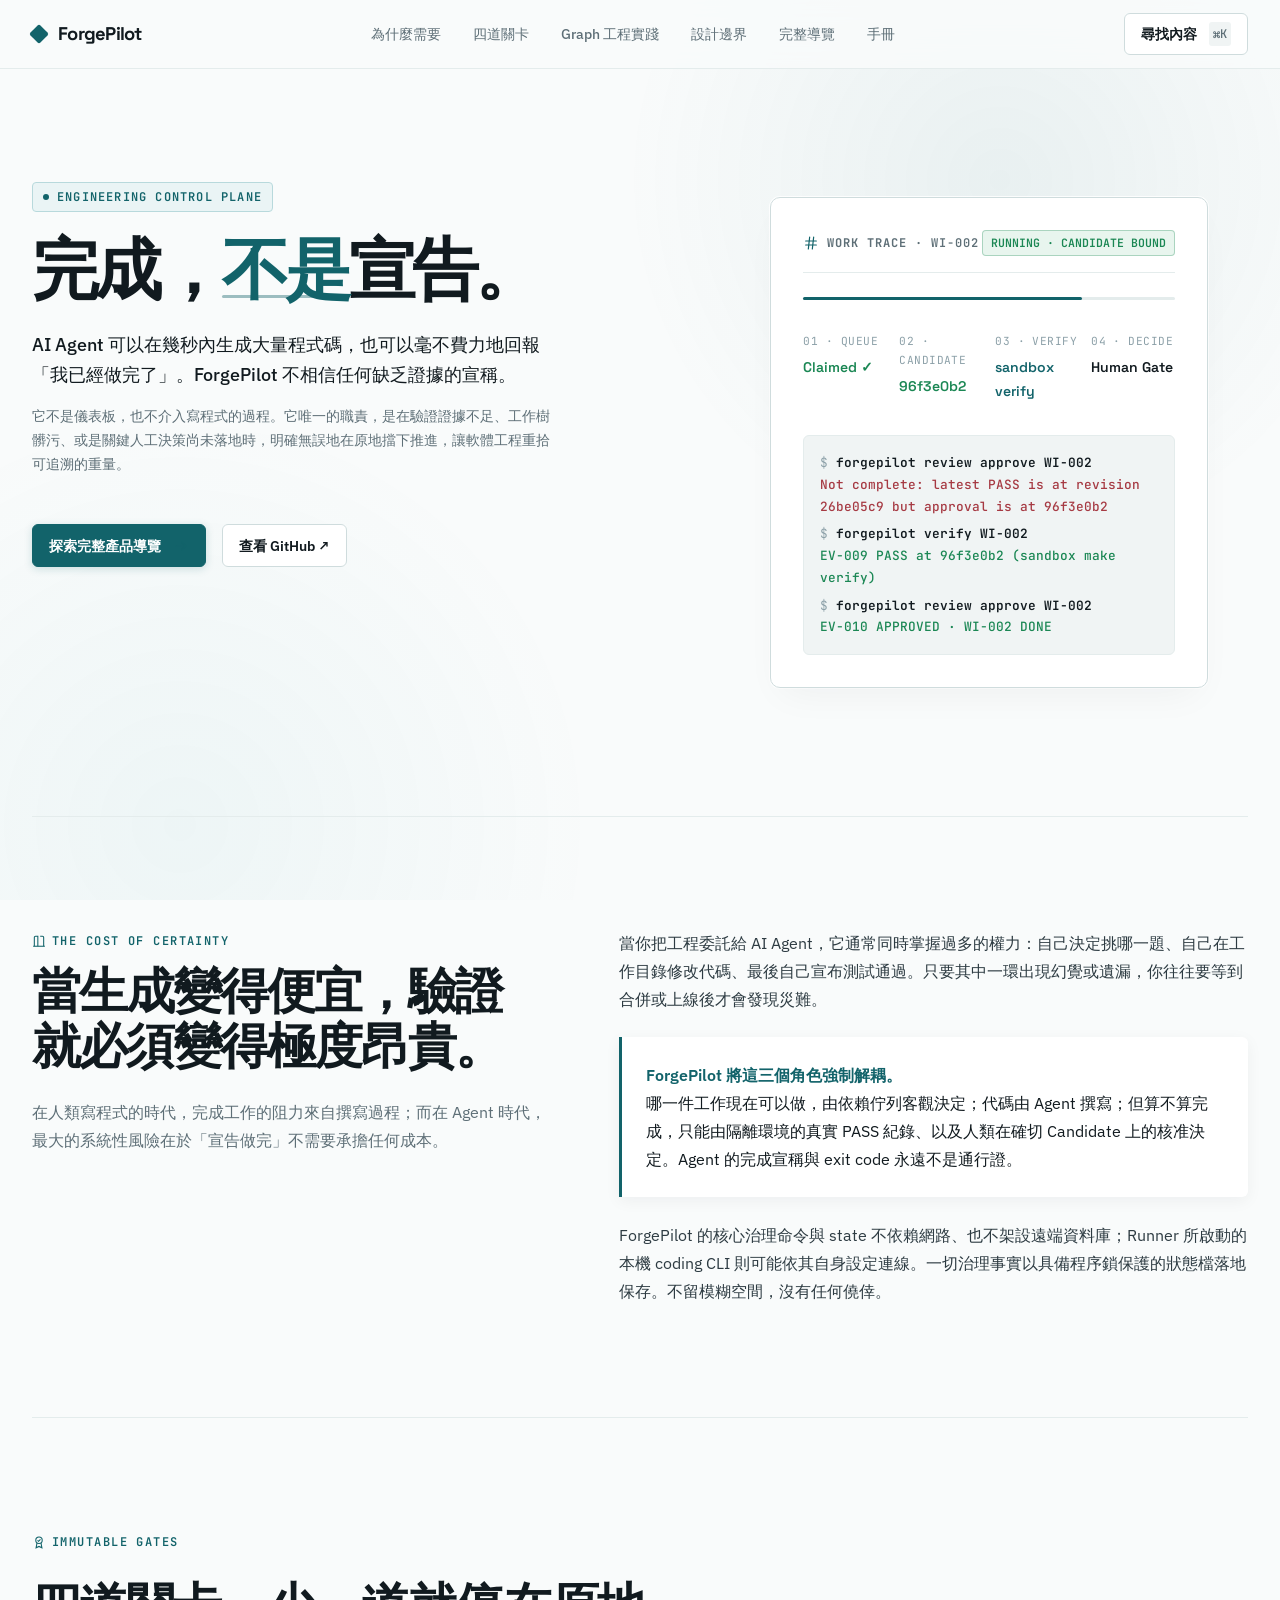
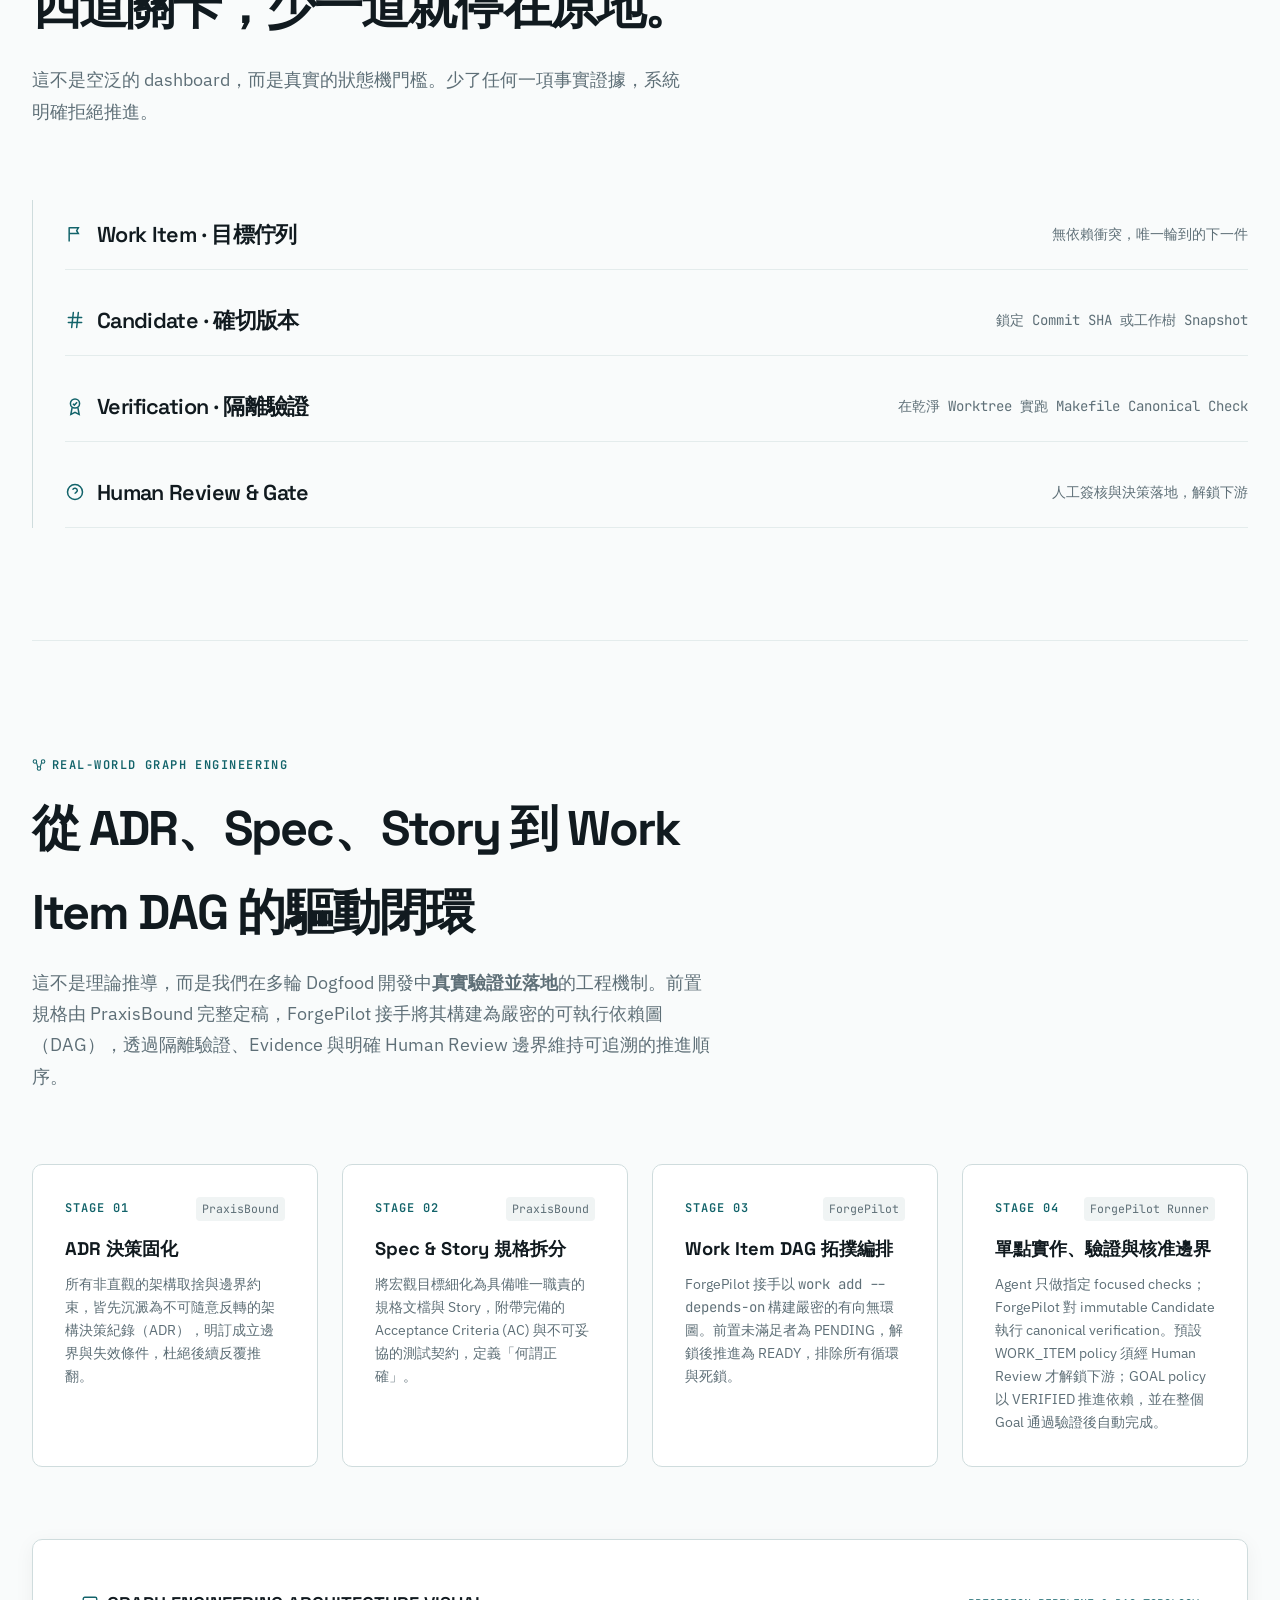
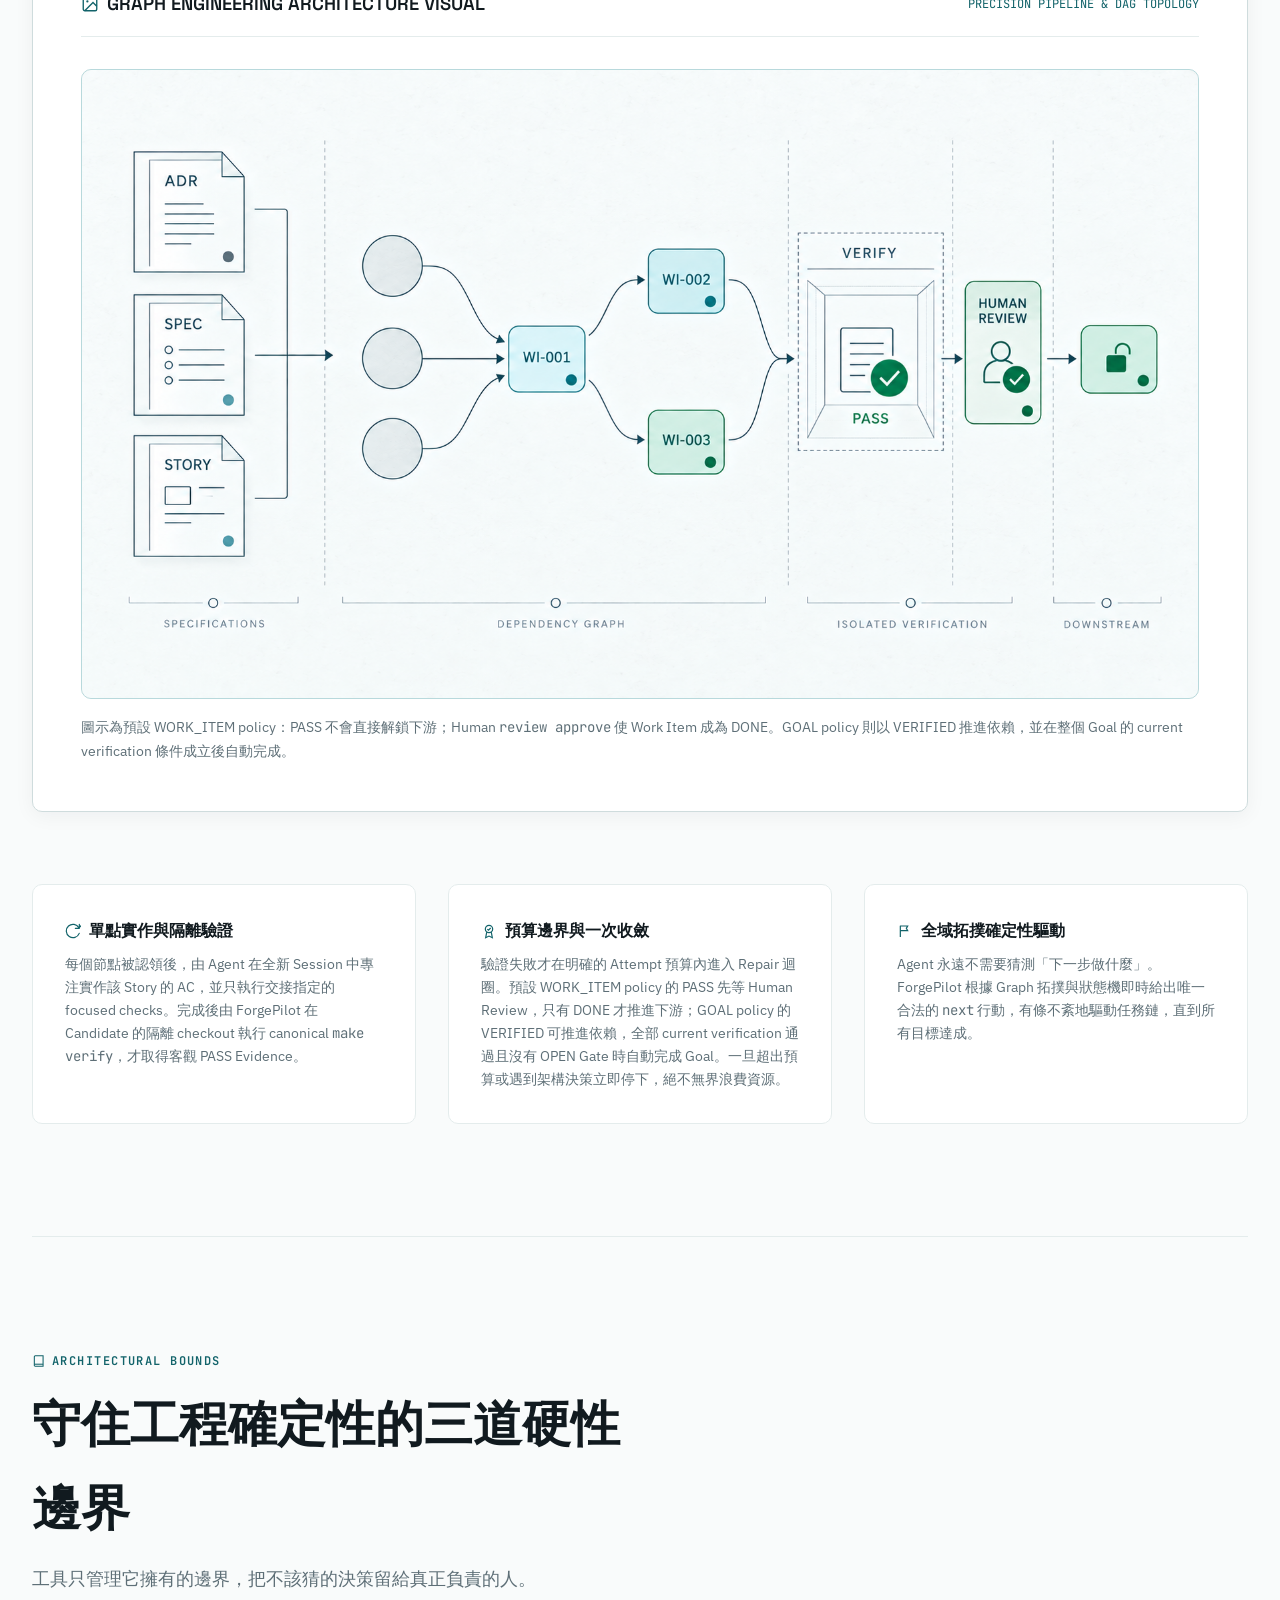
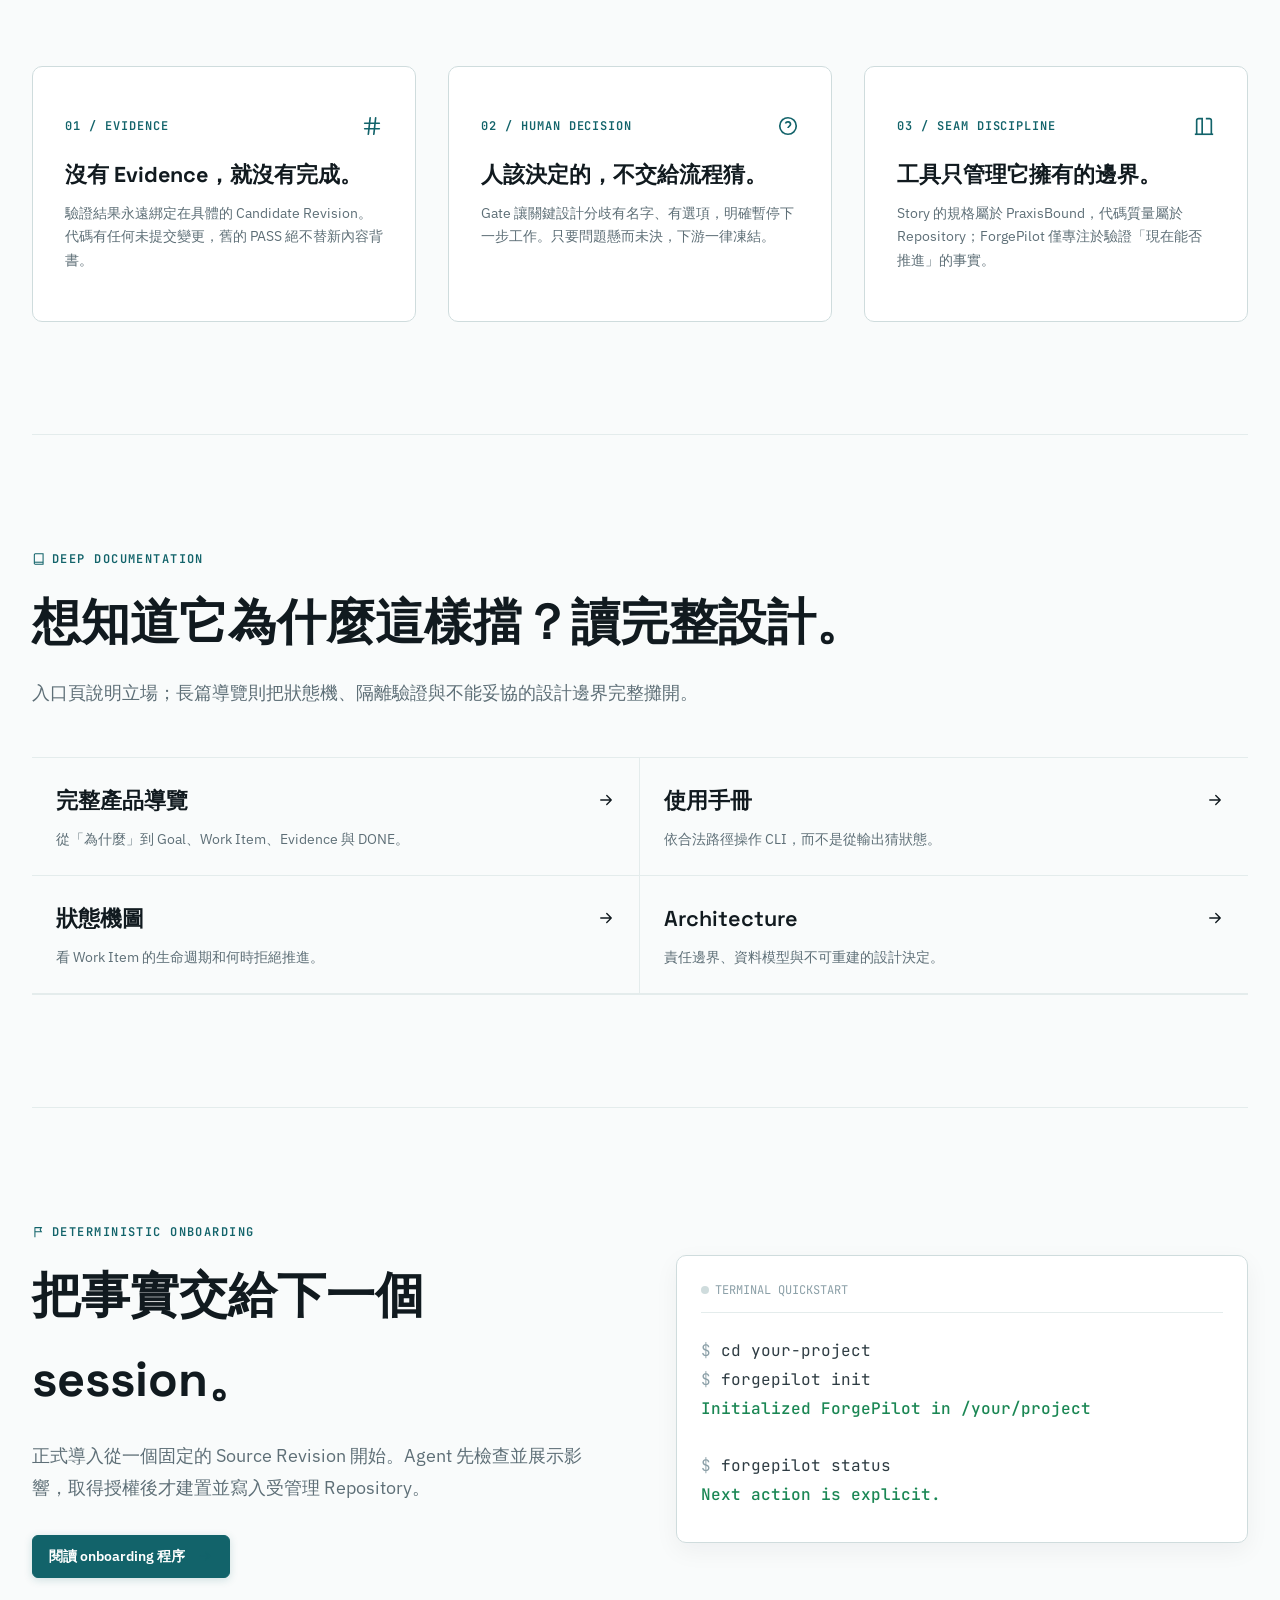
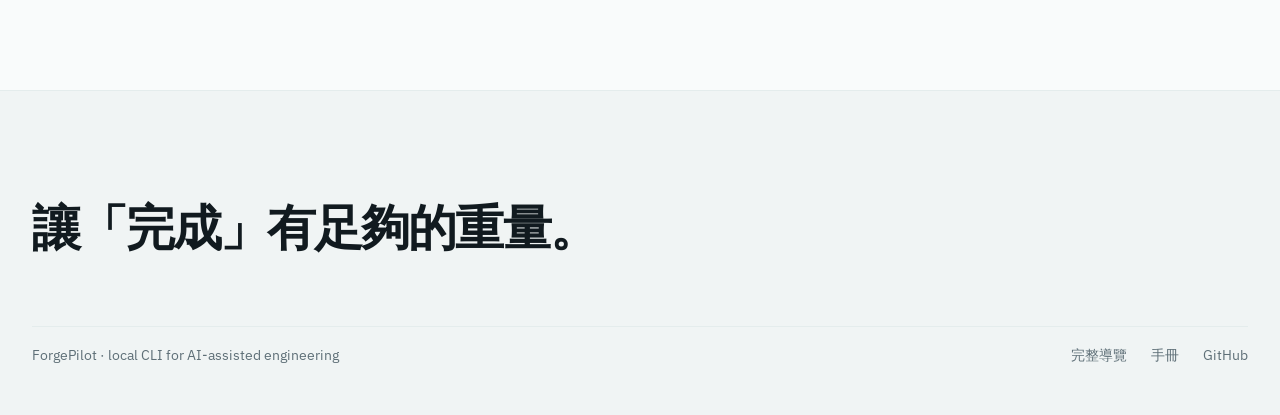
==== commit 610ba222: "feat: [ repo ] add supervised execution controls" ====
--- a/docs/index.html
+++ b/docs/index.html
@@ -1052,7 +1052,7 @@
         </div>
         <h3 class="pipeline-step__title">單點實作、驗證與核准邊界</h3>
         <p class="pipeline-step__desc">
-          Agent 只做指定 focused checks；ForgePilot 對 immutable Candidate 執行 canonical verification。預設 WORK_ITEM policy 須經 Human Review 才解鎖下游；GOAL policy 則保留 Goal final review。
+          Agent 只做指定 focused checks；ForgePilot 對 immutable Candidate 執行 canonical verification。預設 WORK_ITEM policy 須經 Human Review 才解鎖下游；GOAL policy 以 VERIFIED 推進依賴，並在整個 Goal 通過驗證後自動完成。
         </p>
       </article>
     </div>
@@ -1070,7 +1070,7 @@
       <div class="graph-image-slot">
         <img src="images/graph-engineering.png" alt="Graph Engineering 流程：ADR、Spec 與 Story 規格匯入 Work Item 依賴圖，經隔離驗證取得 PASS Evidence，再經 Human Review 後解鎖下游工作。">
       </div>
-      <p style="margin:var(--space-sm) 0 0; color:var(--color-muted); font-size:var(--text-sm);">圖示為預設 WORK_ITEM policy：PASS 不會直接解鎖下游；Human <code>review approve</code> 使 Work Item 成為 DONE。GOAL policy 則以 VERIFIED 推進依賴，並保留 Goal final review。</p>
+      <p style="margin:var(--space-sm) 0 0; color:var(--color-muted); font-size:var(--text-sm);">圖示為預設 WORK_ITEM policy：PASS 不會直接解鎖下游；Human <code>review approve</code> 使 Work Item 成為 DONE。GOAL policy 則以 VERIFIED 推進依賴，並在整個 Goal 的 current verification 條件成立後自動完成。</p>
     </div>
 
     <!-- 實踐核心三大原則 -->
@@ -1085,7 +1085,7 @@
       <div class="graph-principle">
         <h4><svg style="width:16px;height:16px;color:var(--color-accent);" aria-hidden="true"><use href="#i-seal"/></svg> 預算邊界與一次收斂</h4>
         <p>
-          驗證失敗才在明確的 Attempt 預算內進入 Repair 迴圈。預設 WORK_ITEM policy 的 PASS 先等 Human Review，只有 DONE 才推進下游；GOAL policy 的 VERIFIED 仍停在 Goal final review。一旦超出預算或遇到架構決策立即停下，絕不無界浪費資源。
+          驗證失敗才在明確的 Attempt 預算內進入 Repair 迴圈。預設 WORK_ITEM policy 的 PASS 先等 Human Review，只有 DONE 才推進下游；GOAL policy 的 VERIFIED 可推進依賴，全部 current verification 通過且沒有 OPEN Gate 時自動完成 Goal。一旦超出預算或遇到架構決策立即停下，絕不無界浪費資源。
         </p>
       </div>
 
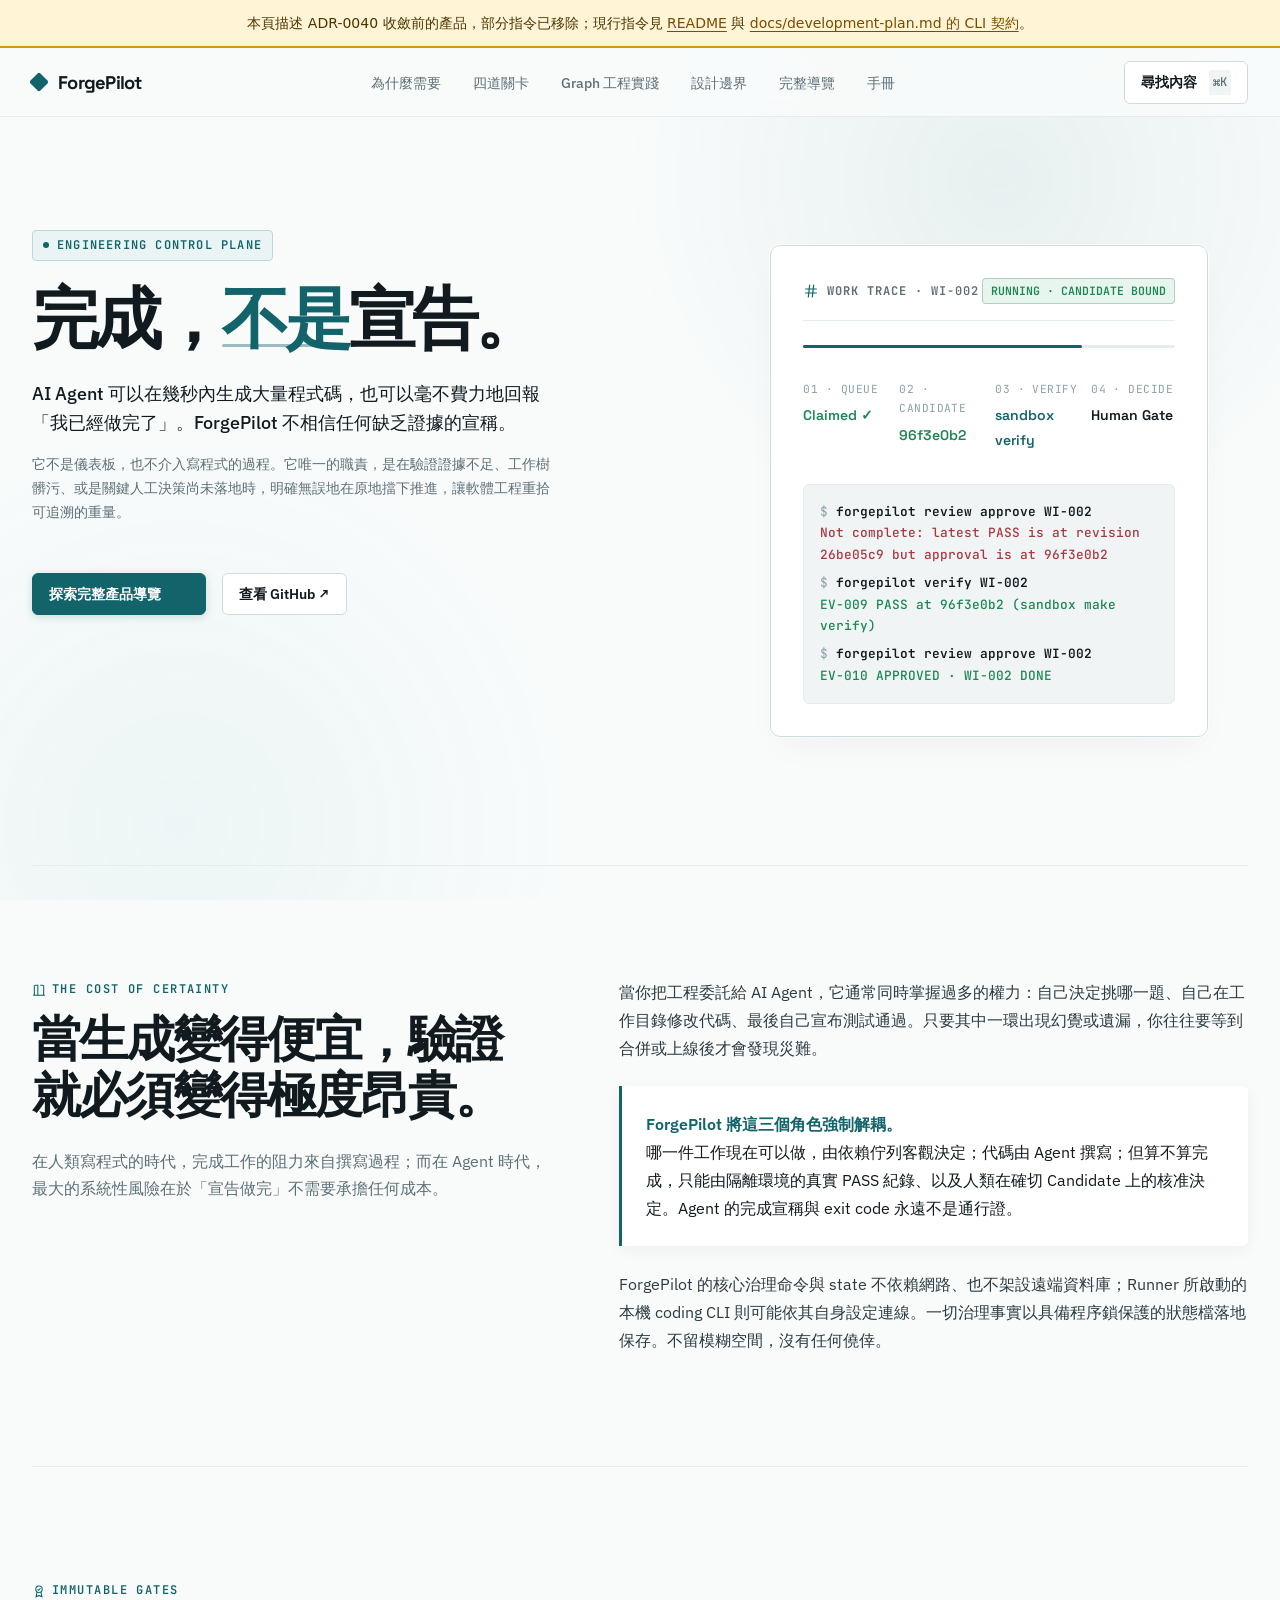
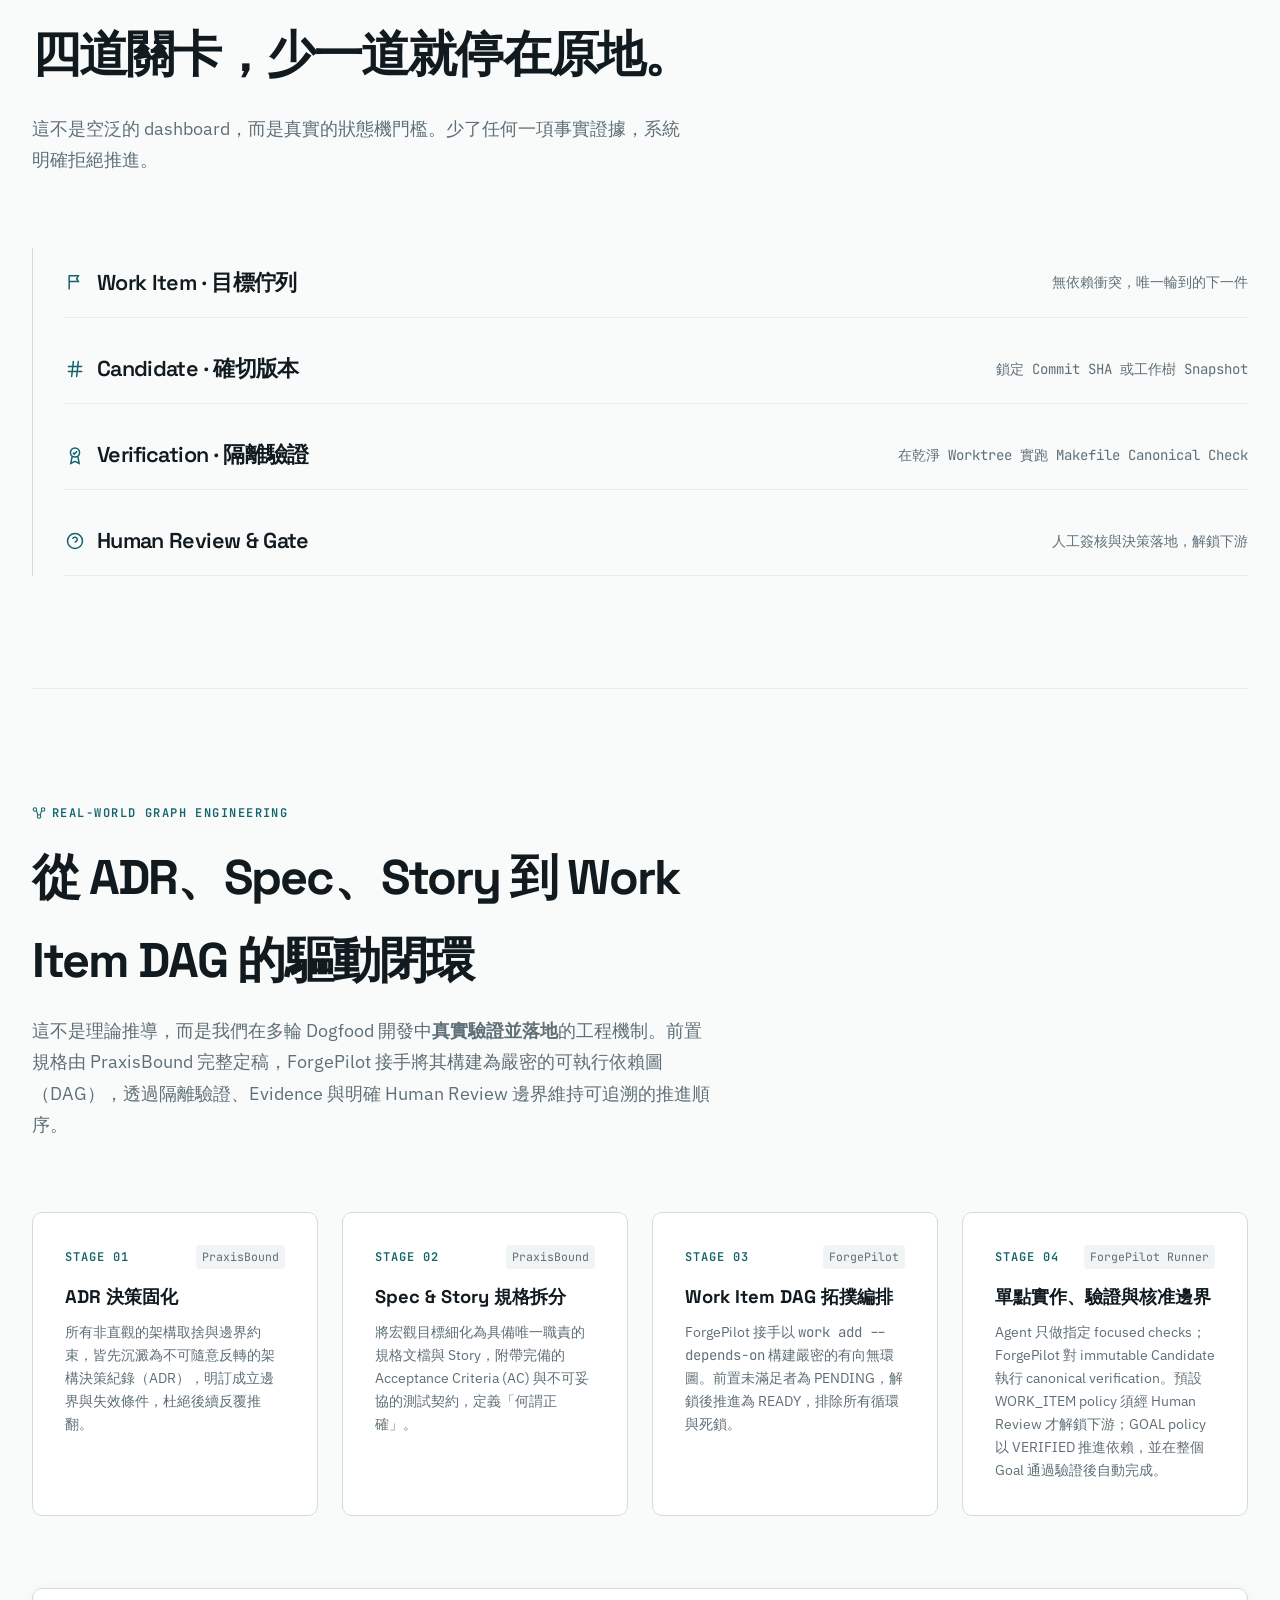
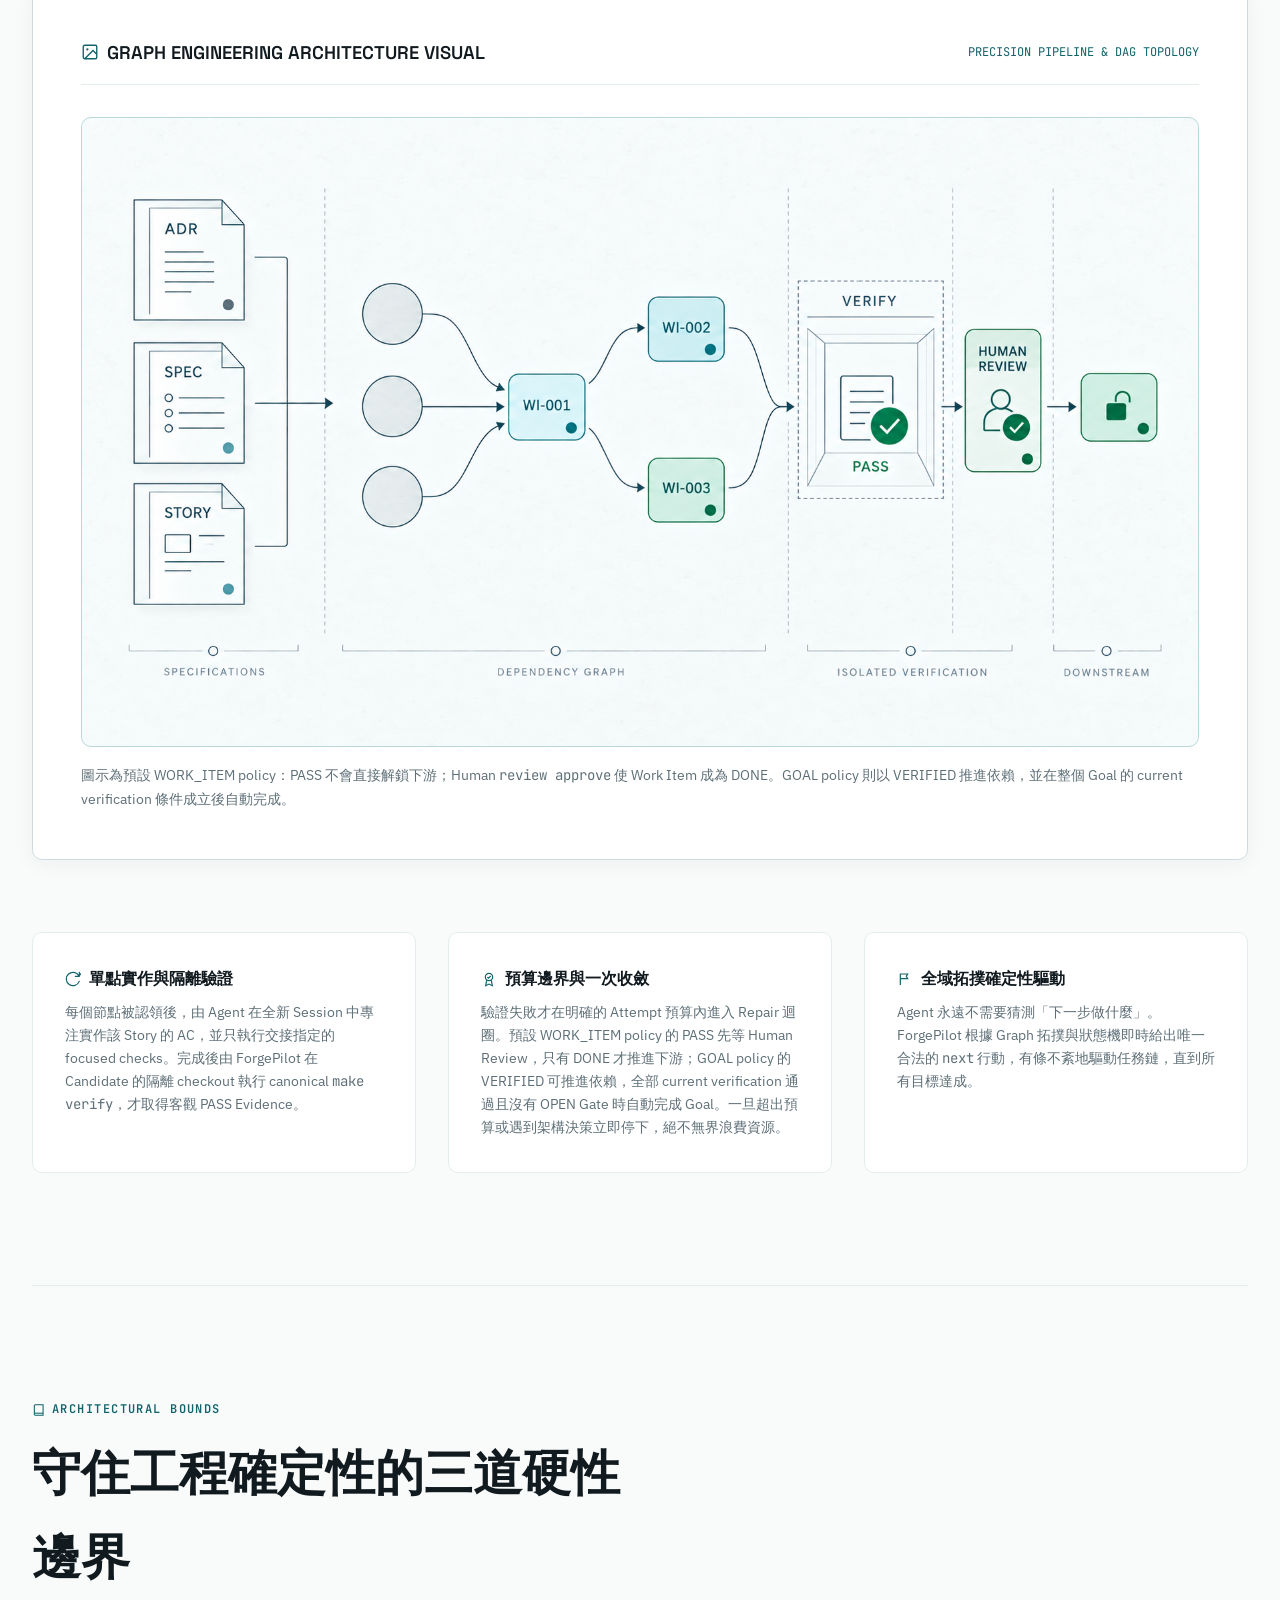
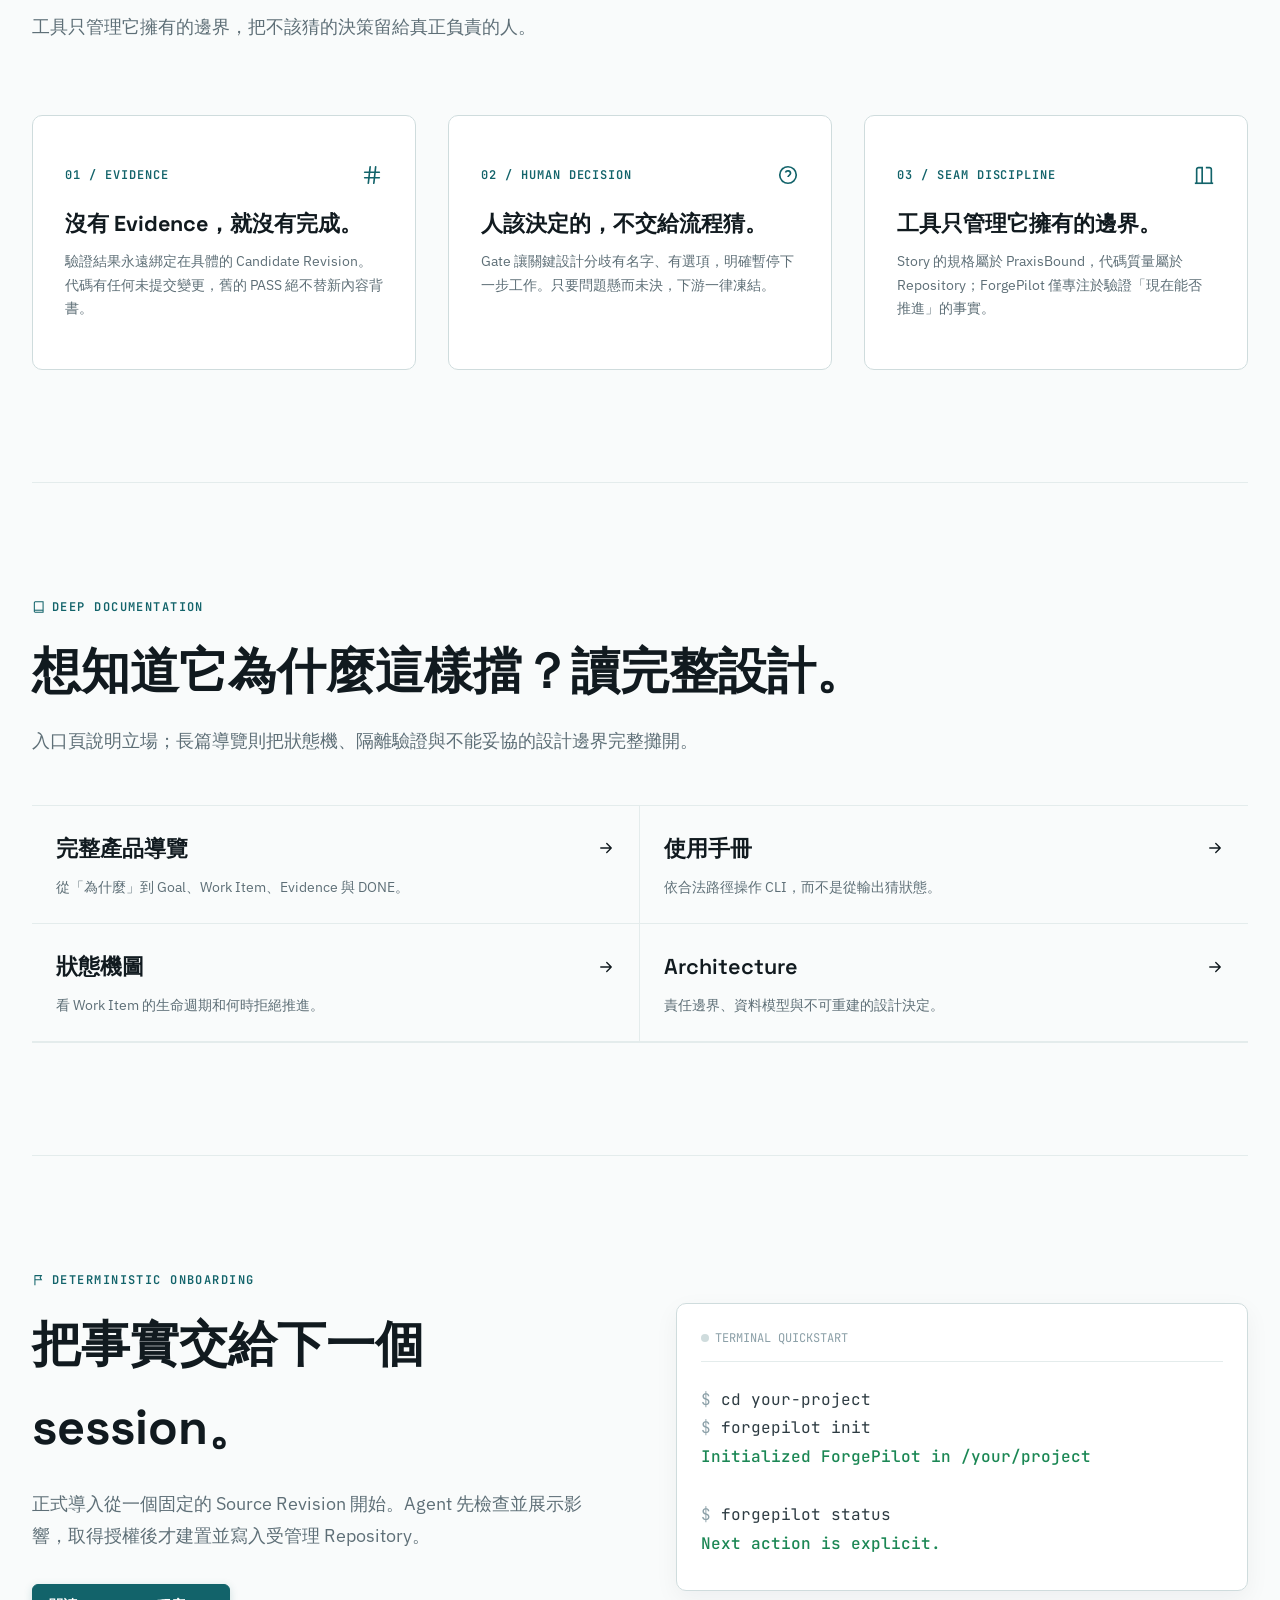
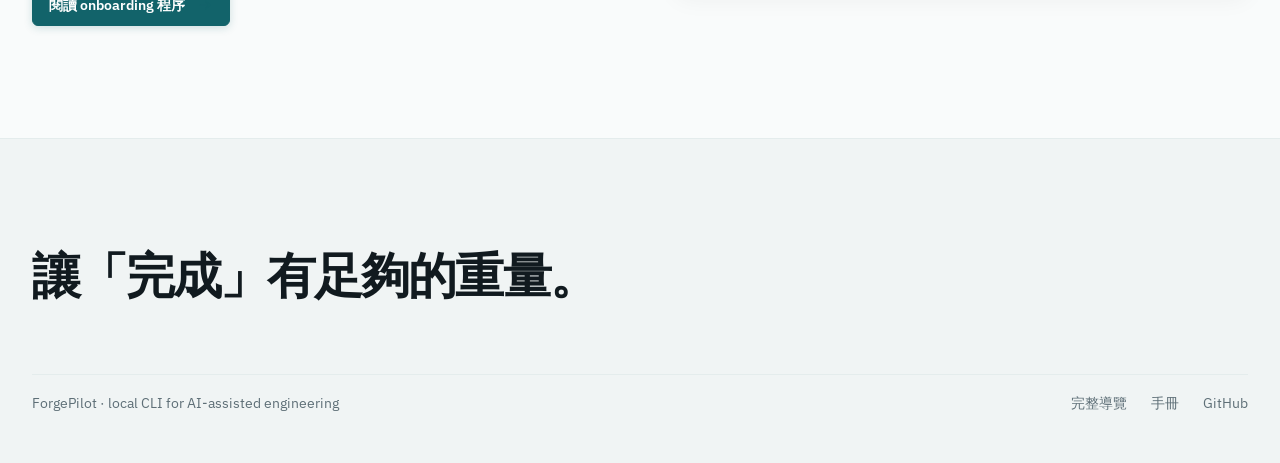
==== commit 410b0b74: "docs: [ repo ] flag pre-ADR-0040 pages and drop stale leftovers Add a notice block to the site pages" ====
--- a/docs/index.html
+++ b/docs/index.html
@@ -817,6 +817,7 @@
 </style>
 </head>
 <body>
+<div role="note" class="adr0040-notice" style="margin:0;padding:12px 20px;background:#fff4d6;color:#4a3600;border-bottom:2px solid #d99a00;font:500 14px/1.6 system-ui,-apple-system,'Segoe UI',sans-serif;text-align:center;position:relative;z-index:1000;">本頁描述 ADR-0040 收斂前的產品，部分指令已移除；現行指令見 <a href="../README.md" style="color:#7a4b00;text-decoration:underline;">README</a> 與 <a href="development-plan.md#cli-契約" style="color:#7a4b00;text-decoration:underline;">docs/development-plan.md 的 CLI 契約</a>。</div>
 
 <!-- 精緻北歐水波晨光 (純 CSS 微動態) -->
 <div class="ambient-scene" aria-hidden="true">
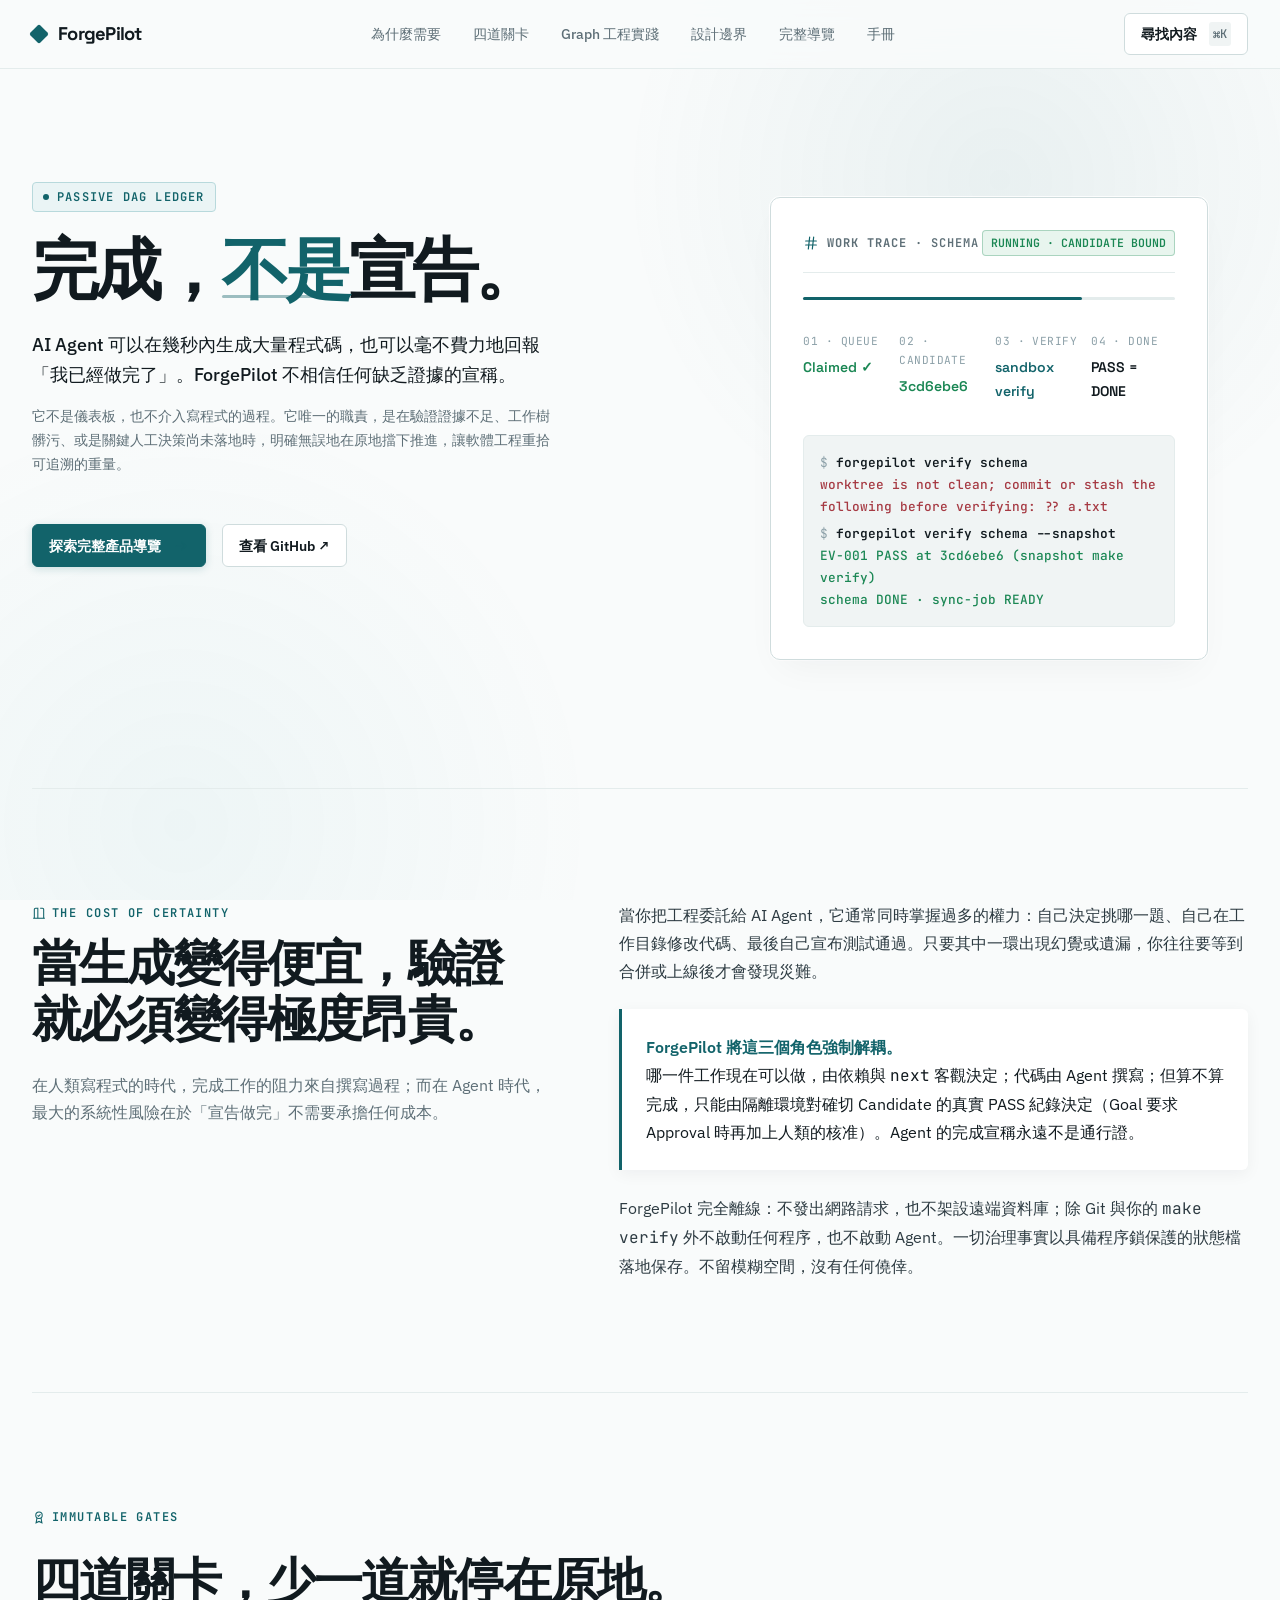
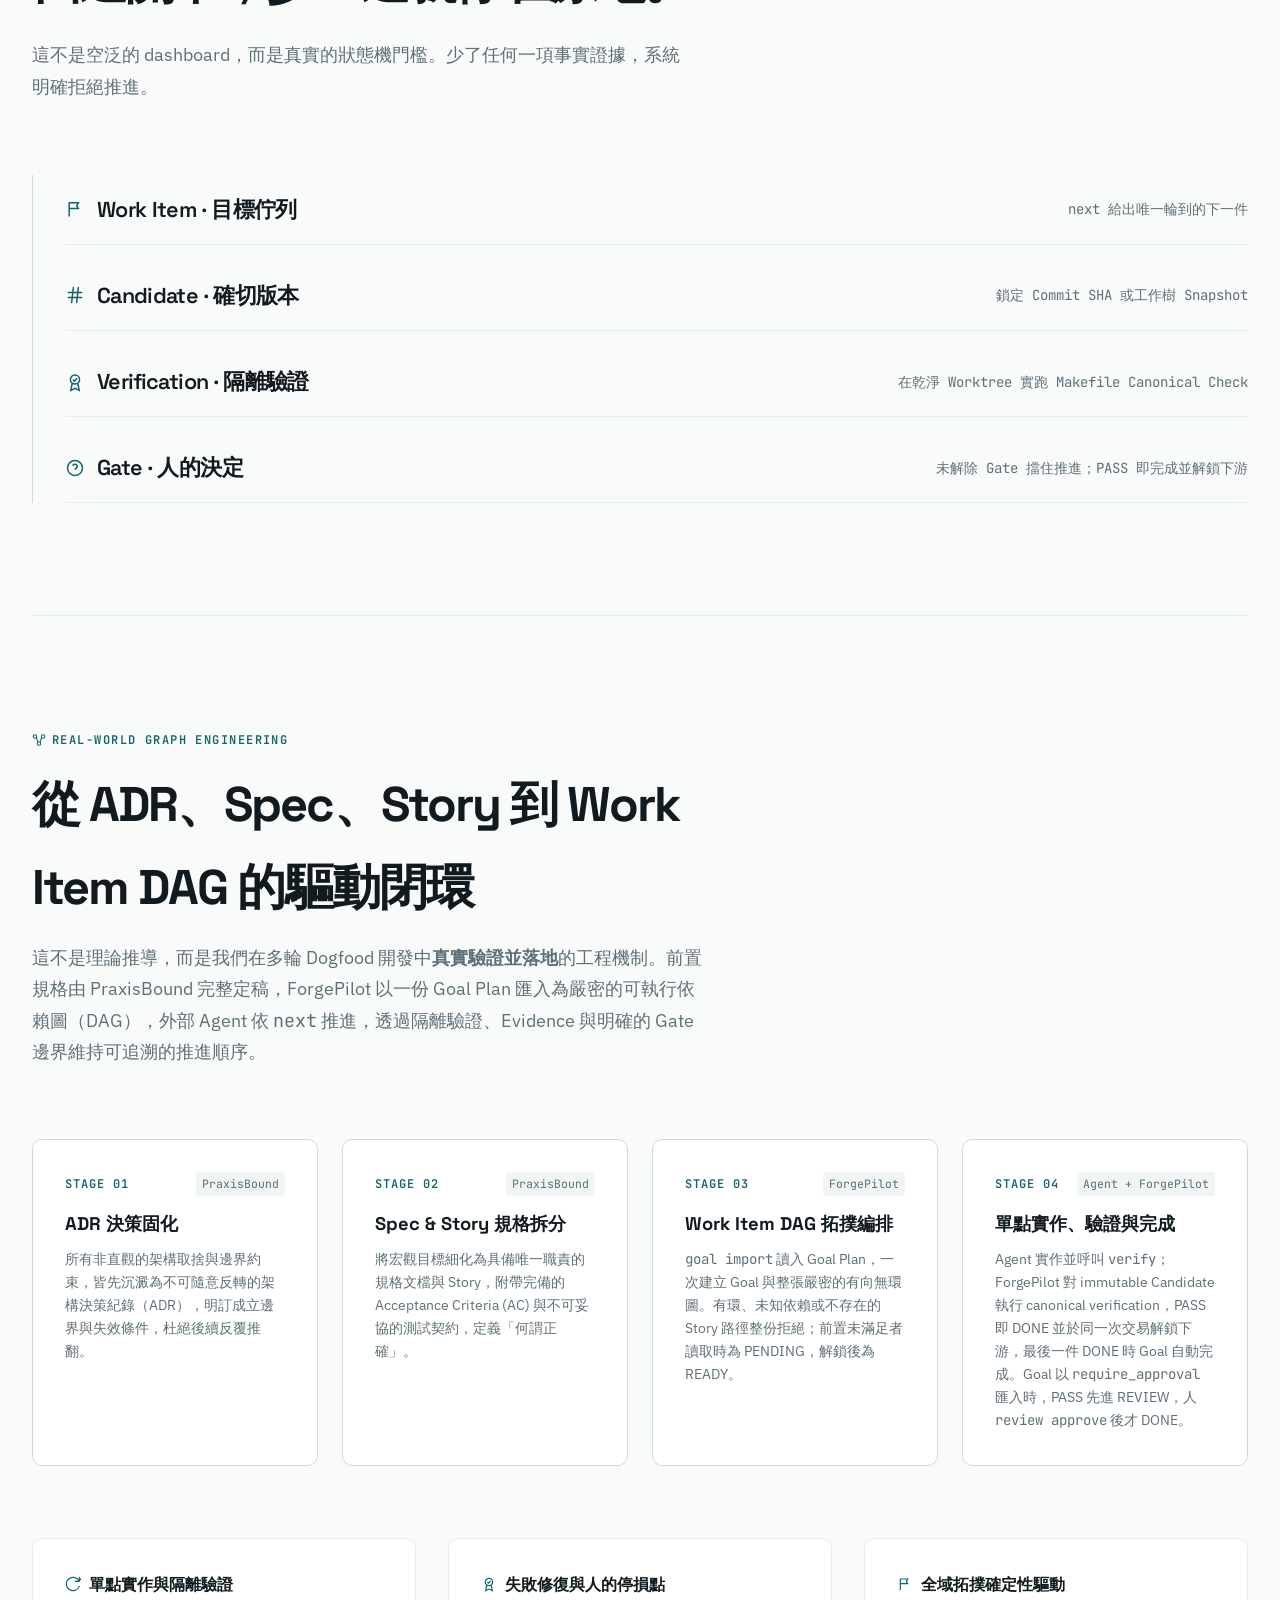
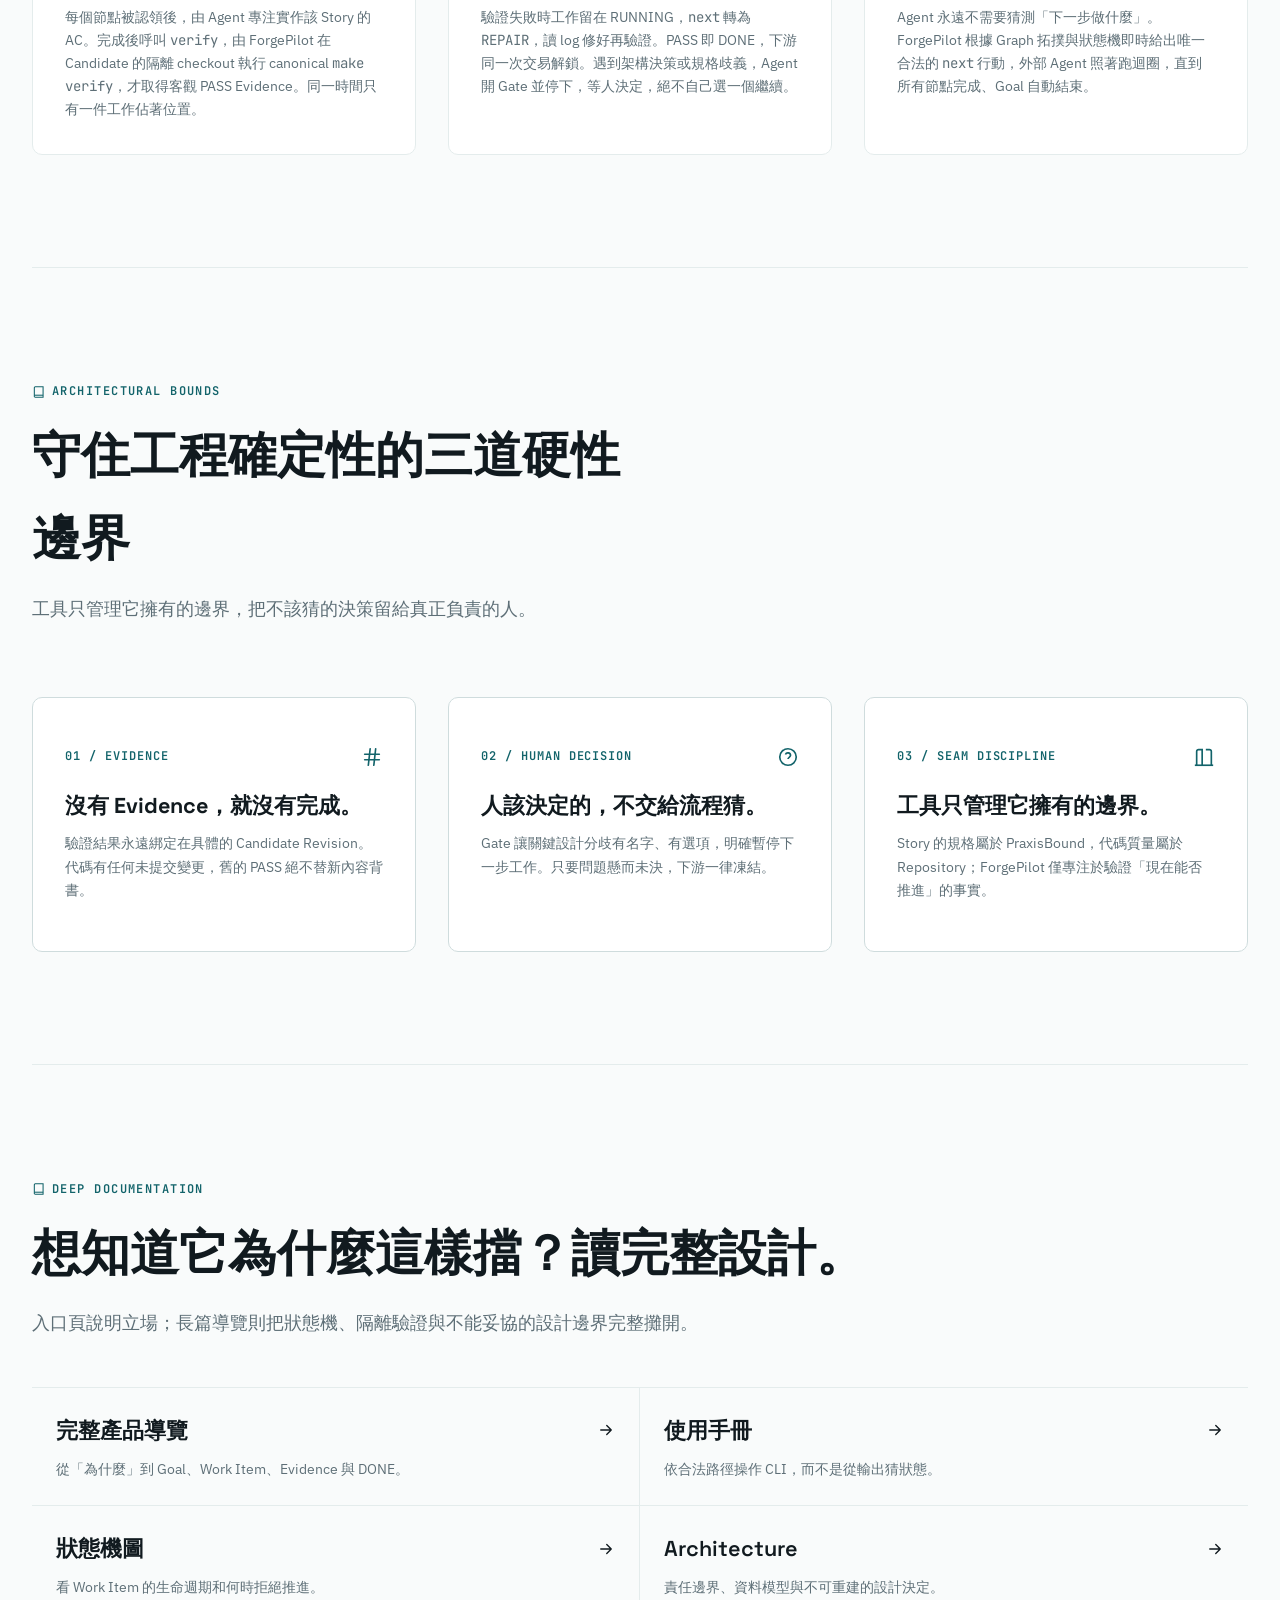
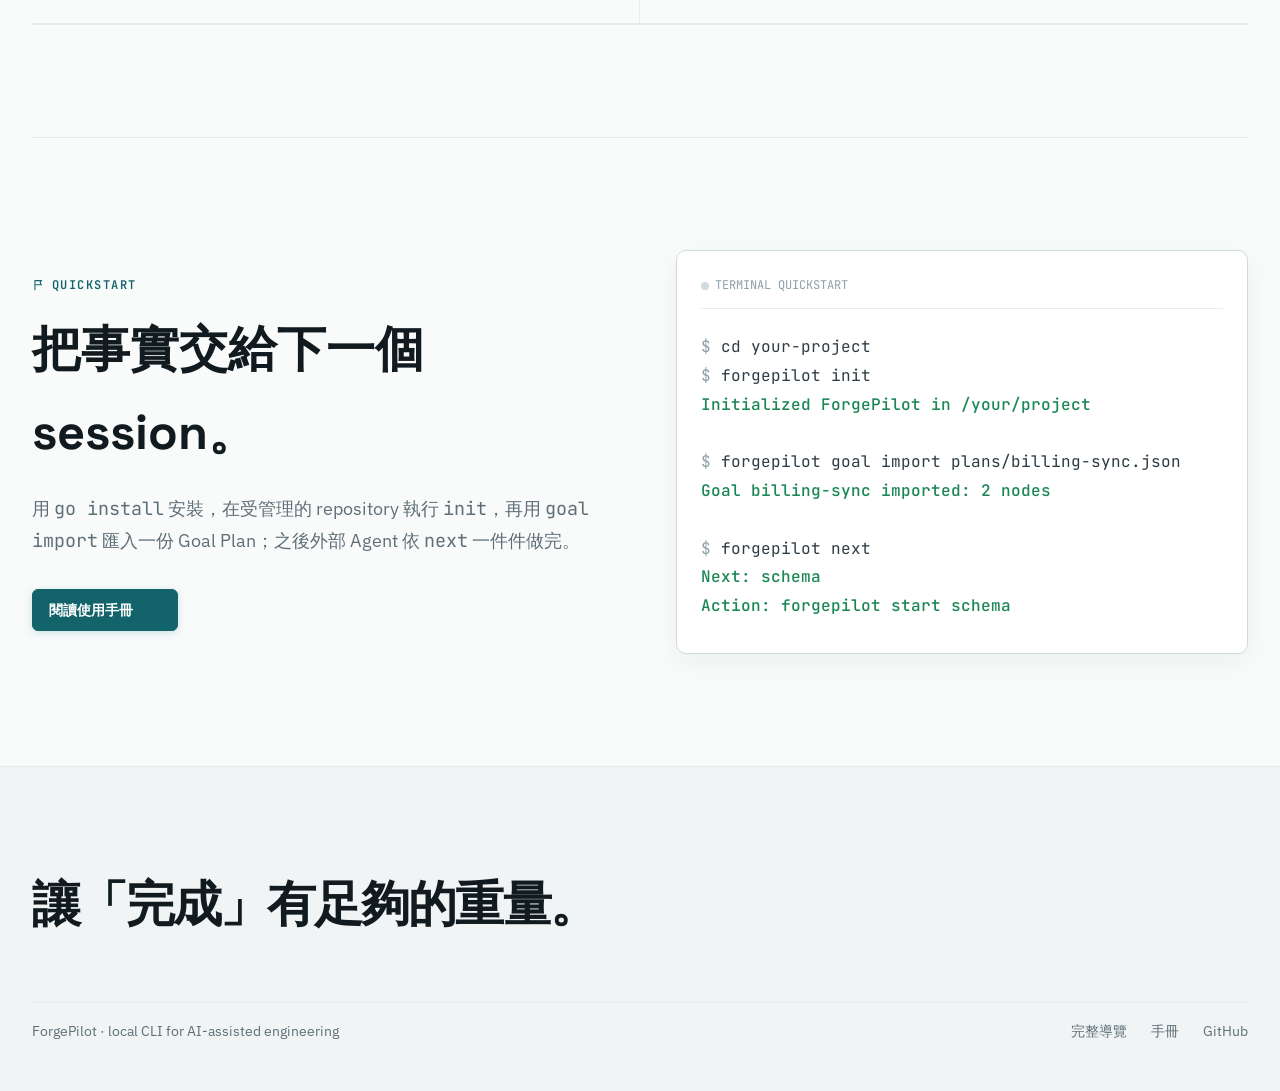
==== commit 1dd28ecb: "docs: [ repo ] rewrite landing, guide and show-me pages for the passive DAG ledger Rewrite index, gu" ====
--- a/docs/index.html
+++ b/docs/index.html
@@ -586,55 +586,6 @@
   flex-grow: 1;
 }
 
-/* Graph 架構圖 */
-.graph-visual-card {
-  background: var(--color-surface);
-  border: var(--rule) solid var(--color-rule-strong);
-  border-radius: var(--radius-surface);
-  padding: var(--space-xl);
-  box-shadow: 0 4px 20px var(--color-shadow);
-  margin-block-end: var(--space-2xl);
-}
-.graph-visual-card__top {
-  display: flex;
-  justify-content: space-between;
-  align-items: center;
-  flex-wrap: wrap;
-  gap: var(--space-sm);
-  margin-block-end: var(--space-lg);
-  padding-block-end: var(--space-sm);
-  border-block-end: var(--rule) solid var(--color-rule);
-}
-.graph-visual-card__title {
-  display: flex;
-  align-items: center;
-  gap: 8px;
-  font-family: var(--font-display);
-  font-size: var(--text-md);
-  font-weight: 600;
-  color: var(--color-ink);
-}
-.graph-visual-card__meta {
-  font-family: var(--font-mono);
-  font-size: var(--text-xs);
-  color: var(--color-accent);
-}
-
-/* 圖像展示 */
-.graph-image-slot {
-  border: var(--rule) solid var(--color-accent-border);
-  border-radius: var(--radius-surface);
-  background: var(--color-paper-deep);
-  position: relative;
-  overflow: hidden;
-}
-.graph-image-slot img {
-  width: 100%;
-  height: auto;
-  display: block;
-  border-radius: calc(var(--radius-surface) - var(--rule));
-}
-
 /* 實踐三原則 */
 .graph-principles-grid {
   display: grid;
@@ -817,8 +768,6 @@
 </style>
 </head>
 <body>
-<div role="note" class="adr0040-notice" style="margin:0;padding:12px 20px;background:#fff4d6;color:#4a3600;border-bottom:2px solid #d99a00;font:500 14px/1.6 system-ui,-apple-system,'Segoe UI',sans-serif;text-align:center;position:relative;z-index:1000;">本頁描述 ADR-0040 收斂前的產品，部分指令已移除；現行指令見 <a href="../README.md" style="color:#7a4b00;text-decoration:underline;">README</a> 與 <a href="development-plan.md#cli-契約" style="color:#7a4b00;text-decoration:underline;">docs/development-plan.md 的 CLI 契約</a>。</div>
-
 <!-- 精緻北歐水波晨光 (純 CSS 微動態) -->
 <div class="ambient-scene" aria-hidden="true">
   <div class="ambient-glow-top"></div>
@@ -869,7 +818,7 @@
       <div>
         <div class="hero-tag">
           <span class="hero-tag-dot"></span>
-          <span>Engineering Control Plane</span>
+          <span>Passive DAG Ledger</span>
         </div>
         <h1 class="hero__word" id="hero-title">完成，<span class="mark-accent">不是</span>宣告。</h1>
 
@@ -893,7 +842,7 @@
         <figcaption class="trace-stage__caption" id="trace-caption">
           <div class="trace-stage__title">
             <svg style="width:16px;height:16px;color:var(--color-accent);" aria-hidden="true"><use href="#i-hash"/></svg>
-            <strong>WORK TRACE</strong><span>· WI-002</span>
+            <strong>WORK TRACE</strong><span>· schema</span>
           </div>
           <span class="trace-badge">RUNNING · CANDIDATE BOUND</span>
         </figcaption>
@@ -909,25 +858,24 @@
           </li>
           <li class="trace-node is-done">
             <span class="trace-node__state">02 · CANDIDATE</span>
-            <span class="trace-node__fact">96f3e0b2</span>
+            <span class="trace-node__fact">3cd6ebe6</span>
           </li>
           <li class="trace-node is-active">
             <span class="trace-node__state">03 · VERIFY</span>
             <span class="trace-node__fact">sandbox verify</span>
           </li>
           <li class="trace-node">
-            <span class="trace-node__state">04 · DECIDE</span>
-            <span class="trace-node__fact">Human Gate</span>
+            <span class="trace-node__state">04 · DONE</span>
+            <span class="trace-node__fact">PASS = DONE</span>
           </li>
         </ol>
 
         <div class="trace-terminal">
-          <div><span class="t-cmd">forgepilot review approve WI-002</span></div>
-          <div class="t-stop">Not complete: latest PASS is at revision 26be05c9 but approval is at 96f3e0b2</div>
-          <div style="margin-top:6px;"><span class="t-cmd">forgepilot verify WI-002</span></div>
-          <div class="t-pass">EV-009 PASS at 96f3e0b2 (sandbox make verify)</div>
-          <div style="margin-top:6px;"><span class="t-cmd">forgepilot review approve WI-002</span></div>
-          <div class="t-pass">EV-010 APPROVED · WI-002 DONE</div>
+          <div><span class="t-cmd">forgepilot verify schema</span></div>
+          <div class="t-stop">worktree is not clean; commit or stash the following before verifying: ?? a.txt</div>
+          <div style="margin-top:6px;"><span class="t-cmd">forgepilot verify schema --snapshot</span></div>
+          <div class="t-pass">EV-001 PASS at 3cd6ebe6 (snapshot make verify)</div>
+          <div class="t-pass">schema DONE · sync-job READY</div>
         </div>
       </figure>
     </div>
@@ -950,10 +898,10 @@
         </p>
         <div class="deepdive__callout">
           <strong>ForgePilot 將這三個角色強制解耦。</strong><br>
-          哪一件工作現在可以做，由依賴佇列客觀決定；代碼由 Agent 撰寫；但算不算完成，只能由隔離環境的真實 PASS 紀錄、以及人類在確切 Candidate 上的核准決定。Agent 的完成宣稱與 exit code 永遠不是通行證。
+          哪一件工作現在可以做，由依賴與 <code>next</code> 客觀決定；代碼由 Agent 撰寫；但算不算完成，只能由隔離環境對確切 Candidate 的真實 PASS 紀錄決定（Goal 要求 Approval 時再加上人類的核准）。Agent 的完成宣稱永遠不是通行證。
         </div>
         <p>
-          ForgePilot 的核心治理命令與 state 不依賴網路、也不架設遠端資料庫；Runner 所啟動的本機 coding CLI 則可能依其自身設定連線。一切治理事實以具備程序鎖保護的狀態檔落地保存。不留模糊空間，沒有任何僥倖。
+          ForgePilot 完全離線：不發出網路請求，也不架設遠端資料庫；除 Git 與你的 <code>make verify</code> 外不啟動任何程序，也不啟動 Agent。一切治理事實以具備程序鎖保護的狀態檔落地保存。不留模糊空間，沒有任何僥倖。
         </p>
       </div>
     </div>
@@ -974,7 +922,7 @@
             <svg class="flow-node__icon" aria-hidden="true"><use href="#i-flag"/></svg>
             <span class="flow-node__name">Work Item · 目標佇列</span>
           </div>
-          <span class="flow-node__fact">無依賴衝突，唯一輪到的下一件</span>
+          <span class="flow-node__fact">next 給出唯一輪到的下一件</span>
         </div>
         <div class="flow-node">
           <div class="flow-node__left">
@@ -993,9 +941,9 @@
         <div class="flow-node">
           <div class="flow-node__left">
             <svg class="flow-node__icon" aria-hidden="true"><use href="#i-ask"/></svg>
-            <span class="flow-node__name">Human Review & Gate</span>
+            <span class="flow-node__name">Gate · 人的決定</span>
           </div>
-          <span class="flow-node__fact">人工簽核與決策落地，解鎖下游</span>
+          <span class="flow-node__fact">未解除 Gate 擋住推進；PASS 即完成並解鎖下游</span>
         </div>
       </div>
     </div>
@@ -1007,7 +955,7 @@
       <span class="eyebrow"><svg style="width:14px;height:14px;" aria-hidden="true"><use href="#i-graph"/></svg> Real-world Graph Engineering</span>
       <h2 id="graph-title">從 ADR、Spec、Story 到 Work Item DAG 的驅動閉環</h2>
       <p>
-        這不是理論推導，而是我們在多輪 Dogfood 開發中<strong>真實驗證並落地</strong>的工程機制。前置規格由 PraxisBound 完整定稿，ForgePilot 接手將其構建為嚴密的可執行依賴圖（DAG），透過隔離驗證、Evidence 與明確 Human Review 邊界維持可追溯的推進順序。
+        這不是理論推導，而是我們在多輪 Dogfood 開發中<strong>真實驗證並落地</strong>的工程機制。前置規格由 PraxisBound 完整定稿，ForgePilot 以一份 Goal Plan 匯入為嚴密的可執行依賴圖（DAG），外部 Agent 依 <code>next</code> 推進，透過隔離驗證、Evidence 與明確的 Gate 邊界維持可追溯的推進順序。
       </p>
     </div>
 
@@ -1042,36 +990,20 @@
         </div>
         <h3 class="pipeline-step__title">Work Item DAG 拓撲編排</h3>
         <p class="pipeline-step__desc">
-          ForgePilot 接手以 <code>work add --depends-on</code> 構建嚴密的有向無環圖。前置未滿足者為 PENDING，解鎖後推進為 READY，排除所有循環與死鎖。
+          <code>goal import</code> 讀入 Goal Plan，一次建立 Goal 與整張嚴密的有向無環圖。有環、未知依賴或不存在的 Story 路徑整份拒絕；前置未滿足者讀取時為 PENDING，解鎖後為 READY。
         </p>
       </article>
 
       <article class="pipeline-step">
         <div class="pipeline-step__head">
           <span class="pipeline-step__tag">STAGE 04</span>
-          <span class="pipeline-step__badge">ForgePilot Runner</span>
-        </div>
-        <h3 class="pipeline-step__title">單點實作、驗證與核准邊界</h3>
+          <span class="pipeline-step__badge">Agent + ForgePilot</span>
+        </div>
+        <h3 class="pipeline-step__title">單點實作、驗證與完成</h3>
         <p class="pipeline-step__desc">
-          Agent 只做指定 focused checks；ForgePilot 對 immutable Candidate 執行 canonical verification。預設 WORK_ITEM policy 須經 Human Review 才解鎖下游；GOAL policy 以 VERIFIED 推進依賴，並在整個 Goal 通過驗證後自動完成。
+          Agent 實作並呼叫 <code>verify</code>；ForgePilot 對 immutable Candidate 執行 canonical verification，PASS 即 DONE 並於同一次交易解鎖下游，最後一件 DONE 時 Goal 自動完成。Goal 以 <code>require_approval</code> 匯入時，PASS 先進 REVIEW，人 <code>review approve</code> 後才 DONE。
         </p>
       </article>
-    </div>
-
-    <!-- Graph Engineering 架構視覺 -->
-    <div class="graph-visual-card">
-      <div class="graph-visual-card__top">
-        <div class="graph-visual-card__title">
-          <svg style="width:18px;height:18px;color:var(--color-accent);" aria-hidden="true"><use href="#i-image"/></svg>
-          <span>GRAPH ENGINEERING ARCHITECTURE VISUAL</span>
-        </div>
-        <span class="graph-visual-card__meta">PRECISION PIPELINE & DAG TOPOLOGY</span>
-      </div>
-
-      <div class="graph-image-slot">
-        <img src="images/graph-engineering.png" alt="Graph Engineering 流程：ADR、Spec 與 Story 規格匯入 Work Item 依賴圖，經隔離驗證取得 PASS Evidence，再經 Human Review 後解鎖下游工作。">
-      </div>
-      <p style="margin:var(--space-sm) 0 0; color:var(--color-muted); font-size:var(--text-sm);">圖示為預設 WORK_ITEM policy：PASS 不會直接解鎖下游；Human <code>review approve</code> 使 Work Item 成為 DONE。GOAL policy 則以 VERIFIED 推進依賴，並在整個 Goal 的 current verification 條件成立後自動完成。</p>
     </div>
 
     <!-- 實踐核心三大原則 -->
@@ -1079,21 +1011,21 @@
       <div class="graph-principle">
         <h4><svg style="width:16px;height:16px;color:var(--color-accent);" aria-hidden="true"><use href="#i-loop"/></svg> 單點實作與隔離驗證</h4>
         <p>
-          每個節點被認領後，由 Agent 在全新 Session 中專注實作該 Story 的 AC，並只執行交接指定的 focused checks。完成後由 ForgePilot 在 Candidate 的隔離 checkout 執行 canonical <code>make verify</code>，才取得客觀 PASS Evidence。
+          每個節點被認領後，由 Agent 專注實作該 Story 的 AC。完成後呼叫 <code>verify</code>，由 ForgePilot 在 Candidate 的隔離 checkout 執行 canonical <code>make verify</code>，才取得客觀 PASS Evidence。同一時間只有一件工作佔著位置。
         </p>
       </div>
 
       <div class="graph-principle">
-        <h4><svg style="width:16px;height:16px;color:var(--color-accent);" aria-hidden="true"><use href="#i-seal"/></svg> 預算邊界與一次收斂</h4>
+        <h4><svg style="width:16px;height:16px;color:var(--color-accent);" aria-hidden="true"><use href="#i-seal"/></svg> 失敗修復與人的停損點</h4>
         <p>
-          驗證失敗才在明確的 Attempt 預算內進入 Repair 迴圈。預設 WORK_ITEM policy 的 PASS 先等 Human Review，只有 DONE 才推進下游；GOAL policy 的 VERIFIED 可推進依賴，全部 current verification 通過且沒有 OPEN Gate 時自動完成 Goal。一旦超出預算或遇到架構決策立即停下，絕不無界浪費資源。
+          驗證失敗時工作留在 RUNNING，<code>next</code> 轉為 <code>REPAIR</code>，讀 log 修好再驗證。PASS 即 DONE，下游同一次交易解鎖。遇到架構決策或規格歧義，Agent 開 Gate 並停下，等人決定，絕不自己選一個繼續。
         </p>
       </div>
 
       <div class="graph-principle">
         <h4><svg style="width:16px;height:16px;color:var(--color-accent);" aria-hidden="true"><use href="#i-flag"/></svg> 全域拓撲確定性驅動</h4>
         <p>
-          Agent 永遠不需要猜測「下一步做什麼」。ForgePilot 根據 Graph 拓撲與狀態機即時給出唯一合法的 <code>next</code> 行動，有條不紊地驅動任務鏈，直到所有目標達成。
+          Agent 永遠不需要猜測「下一步做什麼」。ForgePilot 根據 Graph 拓撲與狀態機即時給出唯一合法的 <code>next</code> 行動，外部 Agent 照著跑迴圈，直到所有節點完成、Goal 自動結束。
         </p>
       </div>
     </div>
@@ -1175,10 +1107,10 @@
   <section class="start shell" aria-labelledby="start-title">
     <div class="start__layout">
       <div>
-        <span class="eyebrow"><svg style="width:14px;height:14px;" aria-hidden="true"><use href="#i-flag"/></svg> Deterministic Onboarding</span>
+        <span class="eyebrow"><svg style="width:14px;height:14px;" aria-hidden="true"><use href="#i-flag"/></svg> Quickstart</span>
         <h2 class="start__title" id="start-title">把事實交給下一個 session。</h2>
-        <p class="start__copy">正式導入從一個固定的 Source Revision 開始。Agent 先檢查並展示影響，取得授權後才建置並寫入受管理 Repository。</p>
-        <a class="button button--primary" href="release/onboarding.md">閱讀 onboarding 程序 <svg class="flow-node__icon" style="width:16px;height:16px;" aria-hidden="true"><use href="#i-arrow"/></svg></a>
+        <p class="start__copy">用 <code>go install</code> 安裝，在受管理的 repository 執行 <code>init</code>，再用 <code>goal import</code> 匯入一份 Goal Plan；之後外部 Agent 依 <code>next</code> 一件件做完。</p>
+        <a class="button button--primary" href="learn/handbook.html">閱讀使用手冊 <svg class="flow-node__icon" style="width:16px;height:16px;" aria-hidden="true"><use href="#i-arrow"/></svg></a>
       </div>
 
       <div class="start-terminal">
@@ -1190,8 +1122,12 @@
 <span style="color:var(--color-faint);">$</span> forgepilot init
 <span class="t-pass">Initialized ForgePilot in /your/project</span>
 
-<span style="color:var(--color-faint);">$</span> forgepilot status
-<span class="t-pass">Next action is explicit.</span></code></pre>
+<span style="color:var(--color-faint);">$</span> forgepilot goal import plans/billing-sync.json
+<span class="t-pass">Goal billing-sync imported: 2 nodes</span>
+
+<span style="color:var(--color-faint);">$</span> forgepilot next
+<span class="t-pass">Next: schema</span>
+<span class="t-pass">Action: forgepilot start schema</span></code></pre>
       </div>
     </div>
   </section>
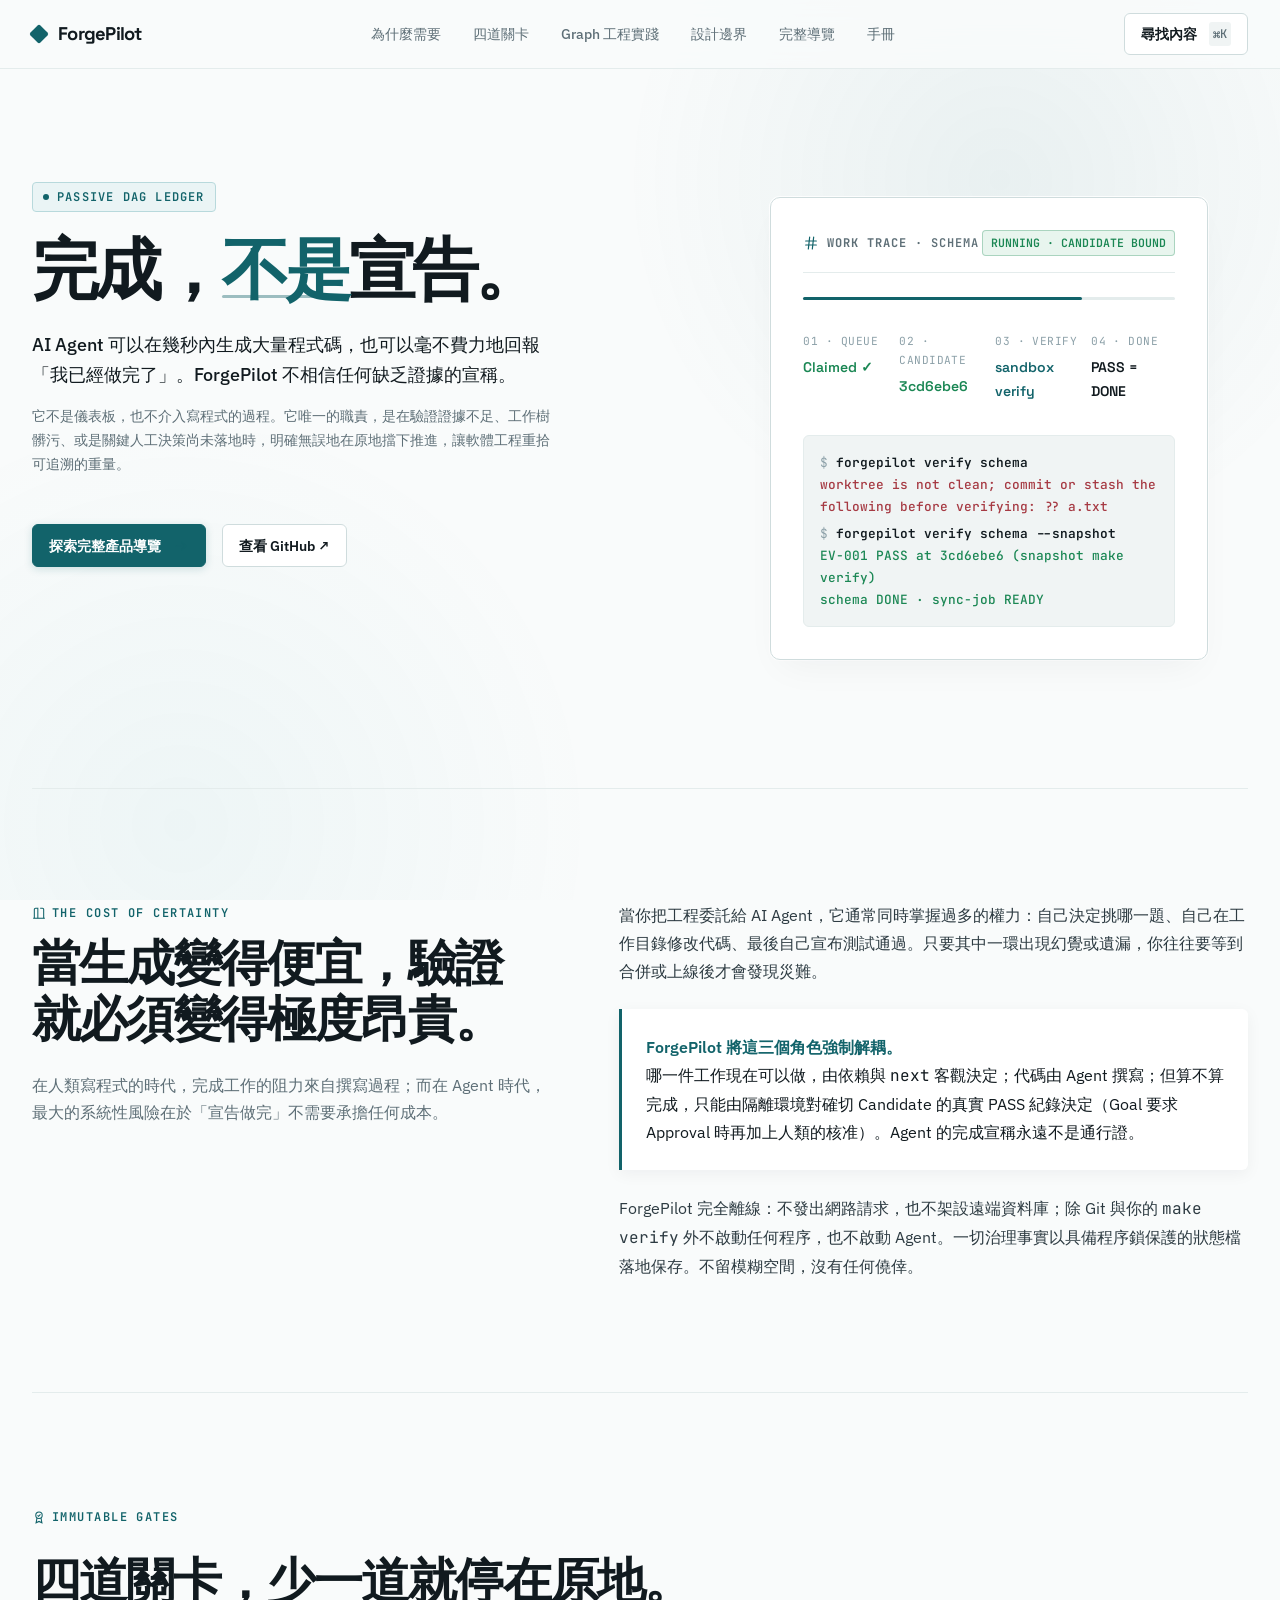
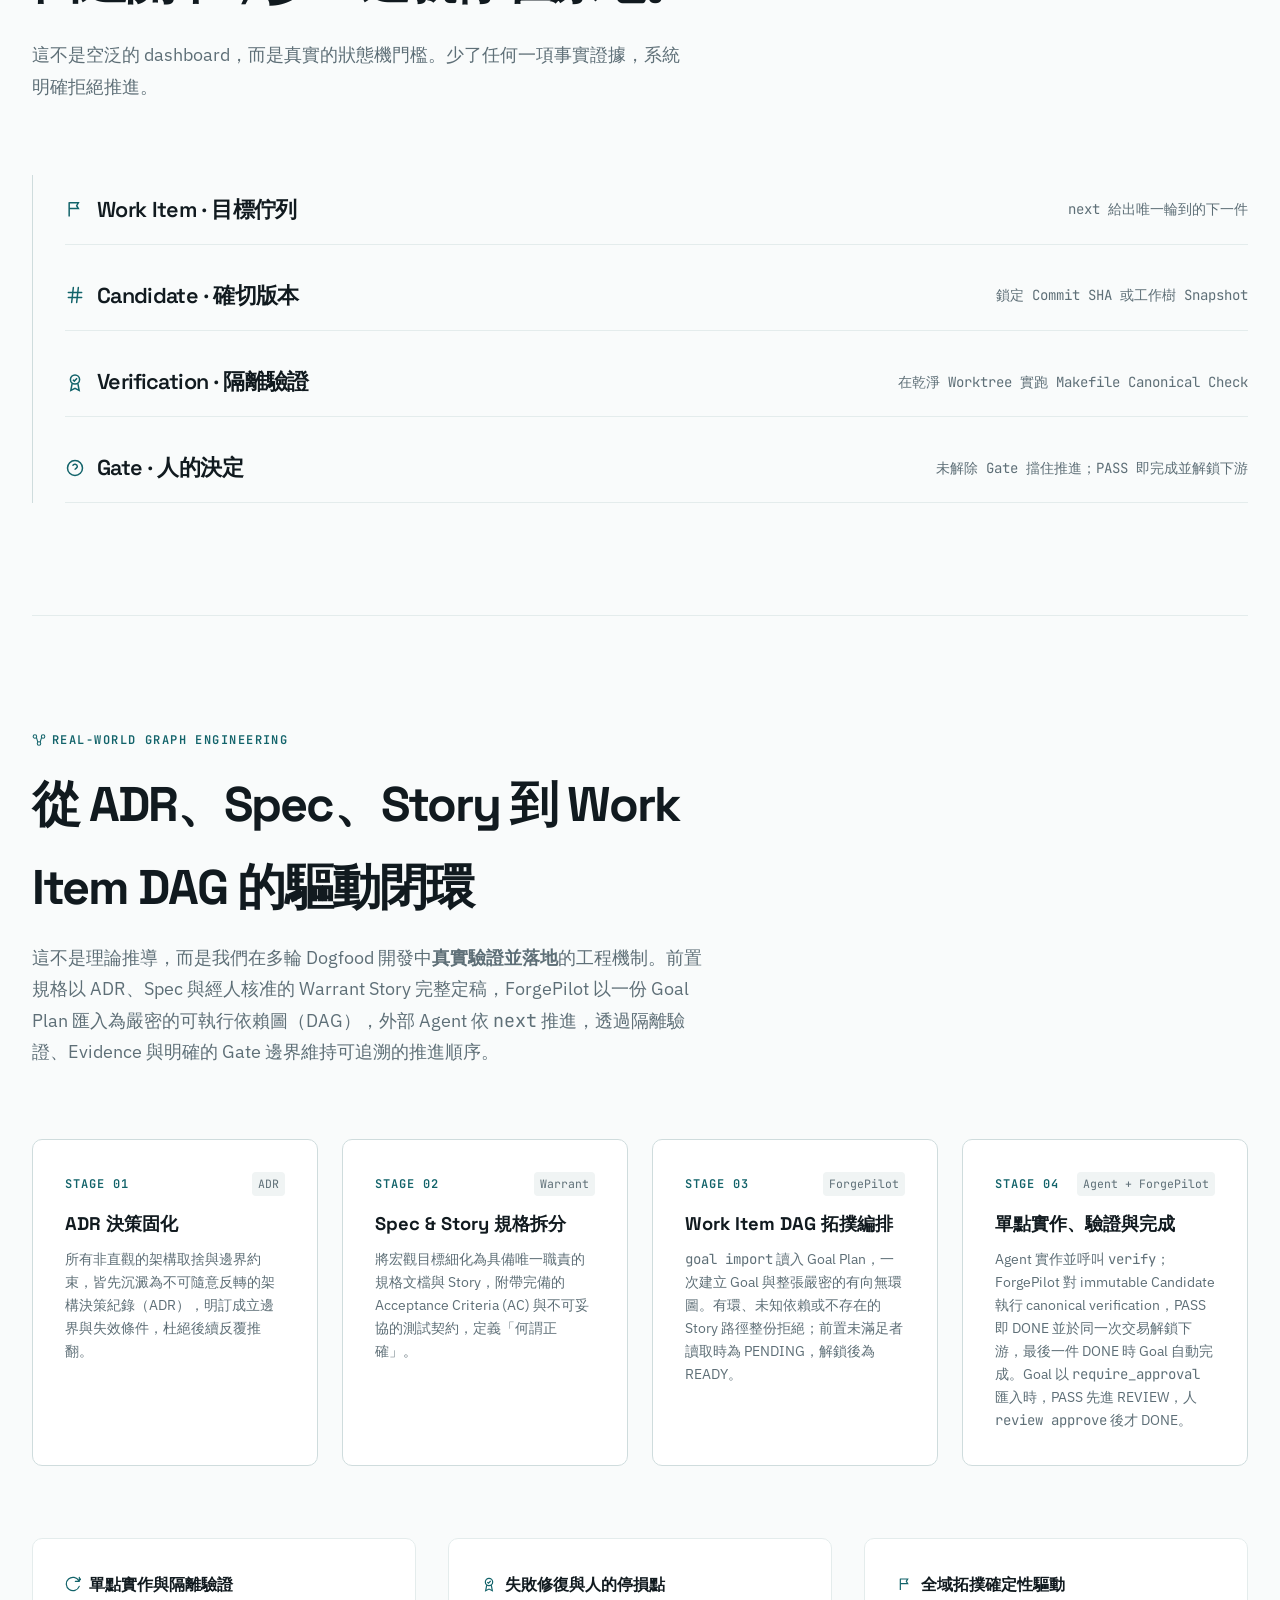
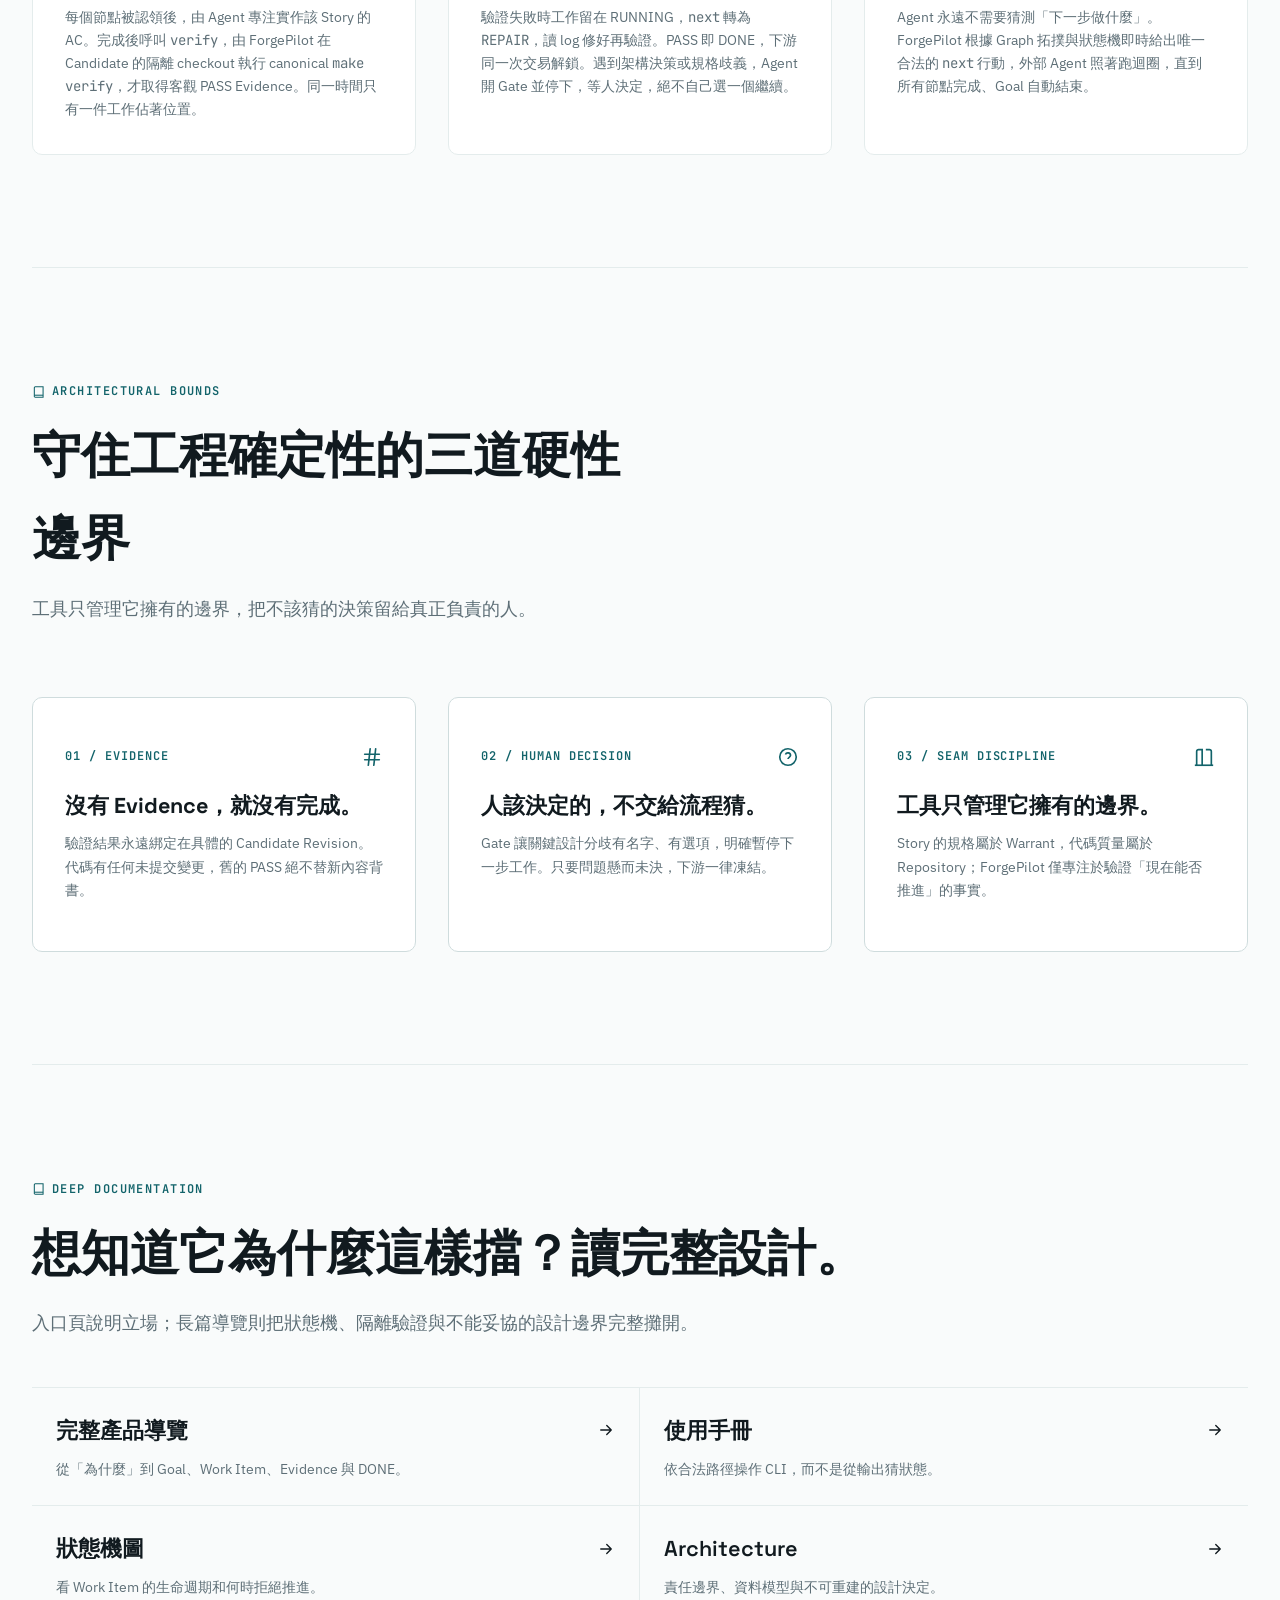
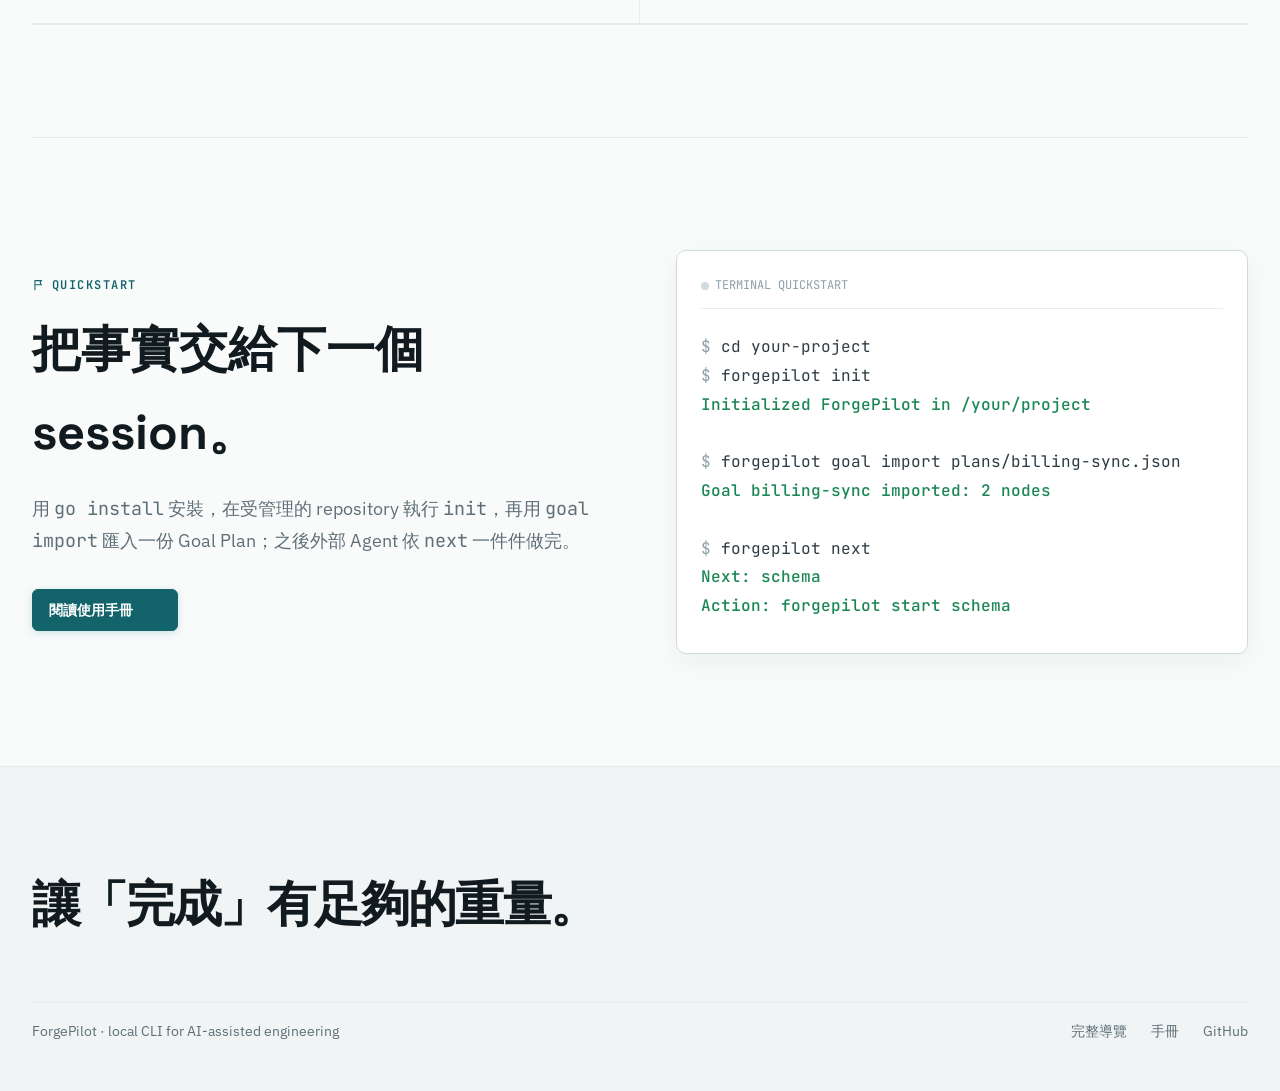
==== commit 4506c25b: "docs: [ repo ] replace PraxisBound with Warrant as the upstream Story system ADR-0041 supersedes ADR" ====
--- a/docs/index.html
+++ b/docs/index.html
@@ -955,7 +955,7 @@
       <span class="eyebrow"><svg style="width:14px;height:14px;" aria-hidden="true"><use href="#i-graph"/></svg> Real-world Graph Engineering</span>
       <h2 id="graph-title">從 ADR、Spec、Story 到 Work Item DAG 的驅動閉環</h2>
       <p>
-        這不是理論推導，而是我們在多輪 Dogfood 開發中<strong>真實驗證並落地</strong>的工程機制。前置規格由 PraxisBound 完整定稿，ForgePilot 以一份 Goal Plan 匯入為嚴密的可執行依賴圖（DAG），外部 Agent 依 <code>next</code> 推進，透過隔離驗證、Evidence 與明確的 Gate 邊界維持可追溯的推進順序。
+        這不是理論推導，而是我們在多輪 Dogfood 開發中<strong>真實驗證並落地</strong>的工程機制。前置規格以 ADR、Spec 與經人核准的 Warrant Story 完整定稿，ForgePilot 以一份 Goal Plan 匯入為嚴密的可執行依賴圖（DAG），外部 Agent 依 <code>next</code> 推進，透過隔離驗證、Evidence 與明確的 Gate 邊界維持可追溯的推進順序。
       </p>
     </div>
 
@@ -964,7 +964,7 @@
       <article class="pipeline-step">
         <div class="pipeline-step__head">
           <span class="pipeline-step__tag">STAGE 01</span>
-          <span class="pipeline-step__badge">PraxisBound</span>
+          <span class="pipeline-step__badge">ADR</span>
         </div>
         <h3 class="pipeline-step__title">ADR 決策固化</h3>
         <p class="pipeline-step__desc">
@@ -975,7 +975,7 @@
       <article class="pipeline-step">
         <div class="pipeline-step__head">
           <span class="pipeline-step__tag">STAGE 02</span>
-          <span class="pipeline-step__badge">PraxisBound</span>
+          <span class="pipeline-step__badge">Warrant</span>
         </div>
         <h3 class="pipeline-step__title">Spec & Story 規格拆分</h3>
         <p class="pipeline-step__desc">
@@ -1069,7 +1069,7 @@
         </div>
         <h3 class="principle-card__title">工具只管理它擁有的邊界。</h3>
         <p class="principle-card__body">
-          Story 的規格屬於 PraxisBound，代碼質量屬於 Repository；ForgePilot 僅專注於驗證「現在能否推進」的事實。
+          Story 的規格屬於 Warrant，代碼質量屬於 Repository；ForgePilot 僅專注於驗證「現在能否推進」的事實。
         </p>
       </article>
     </div>
